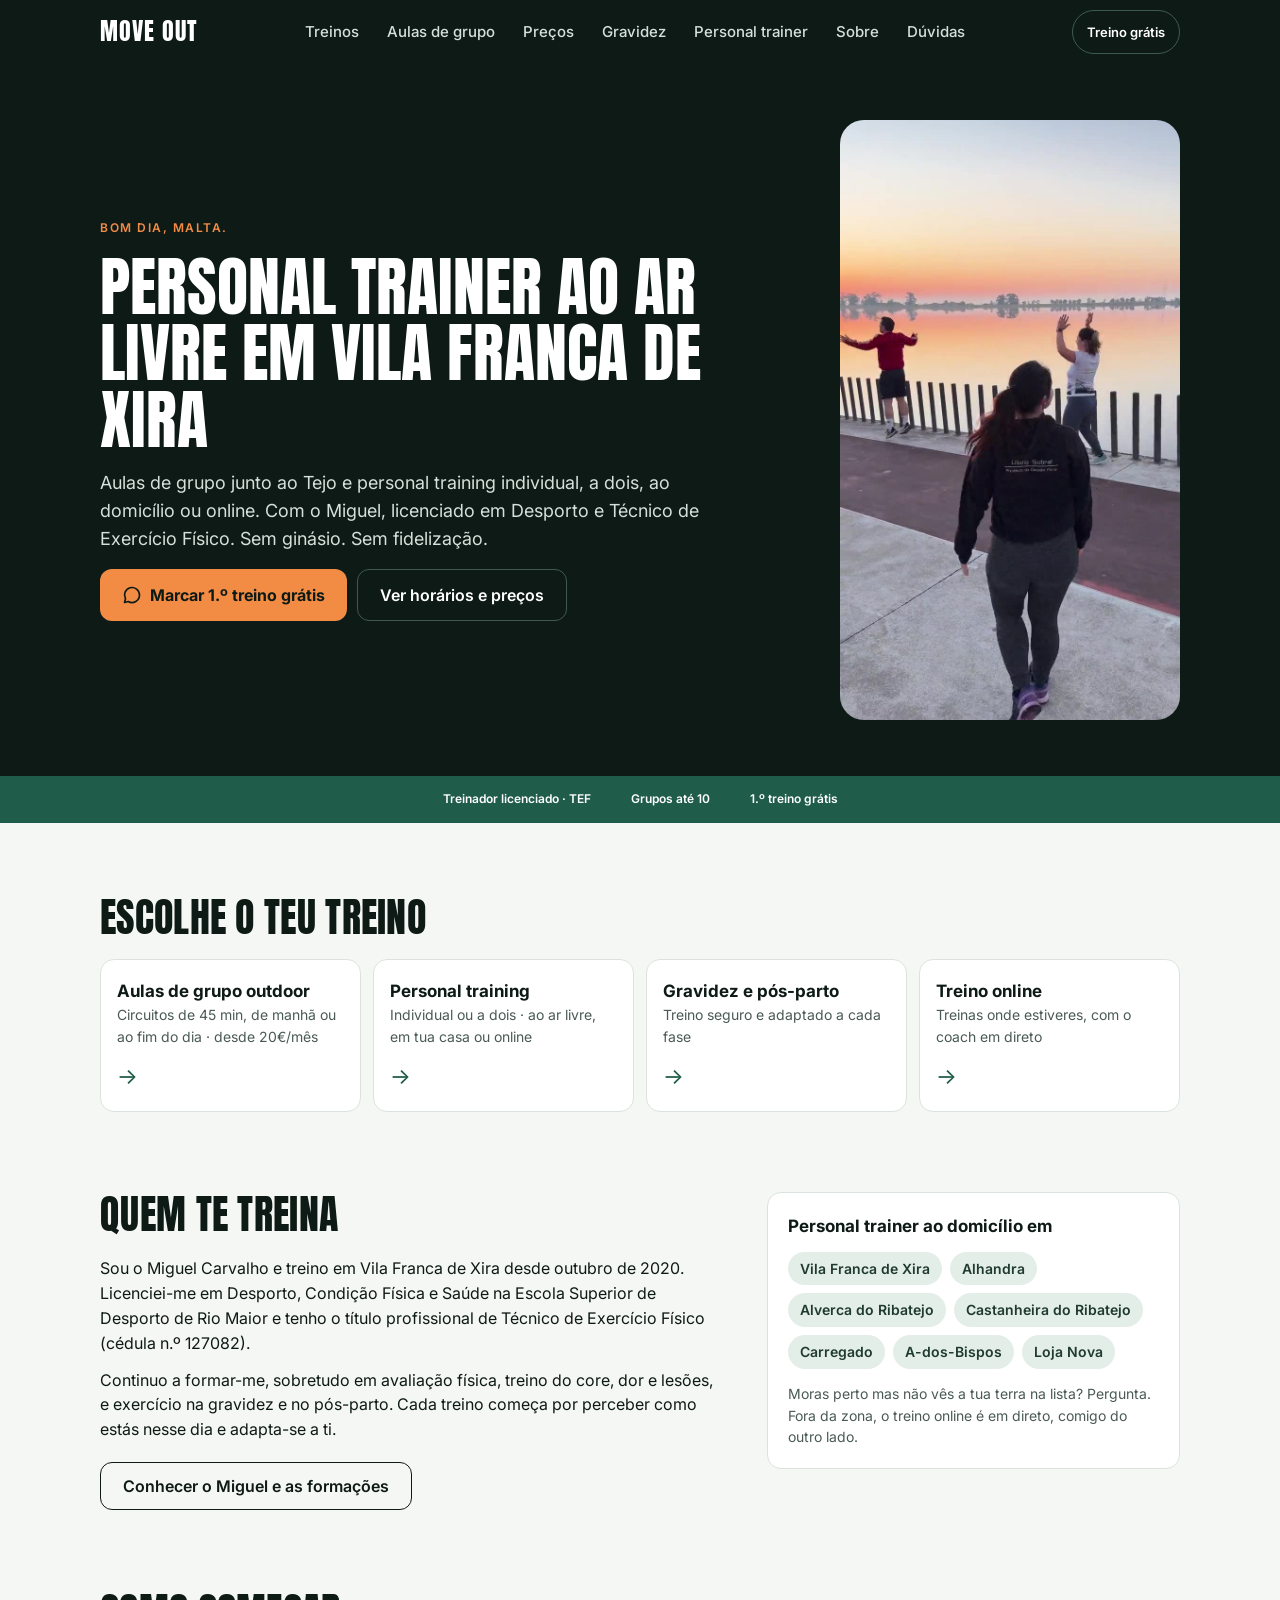
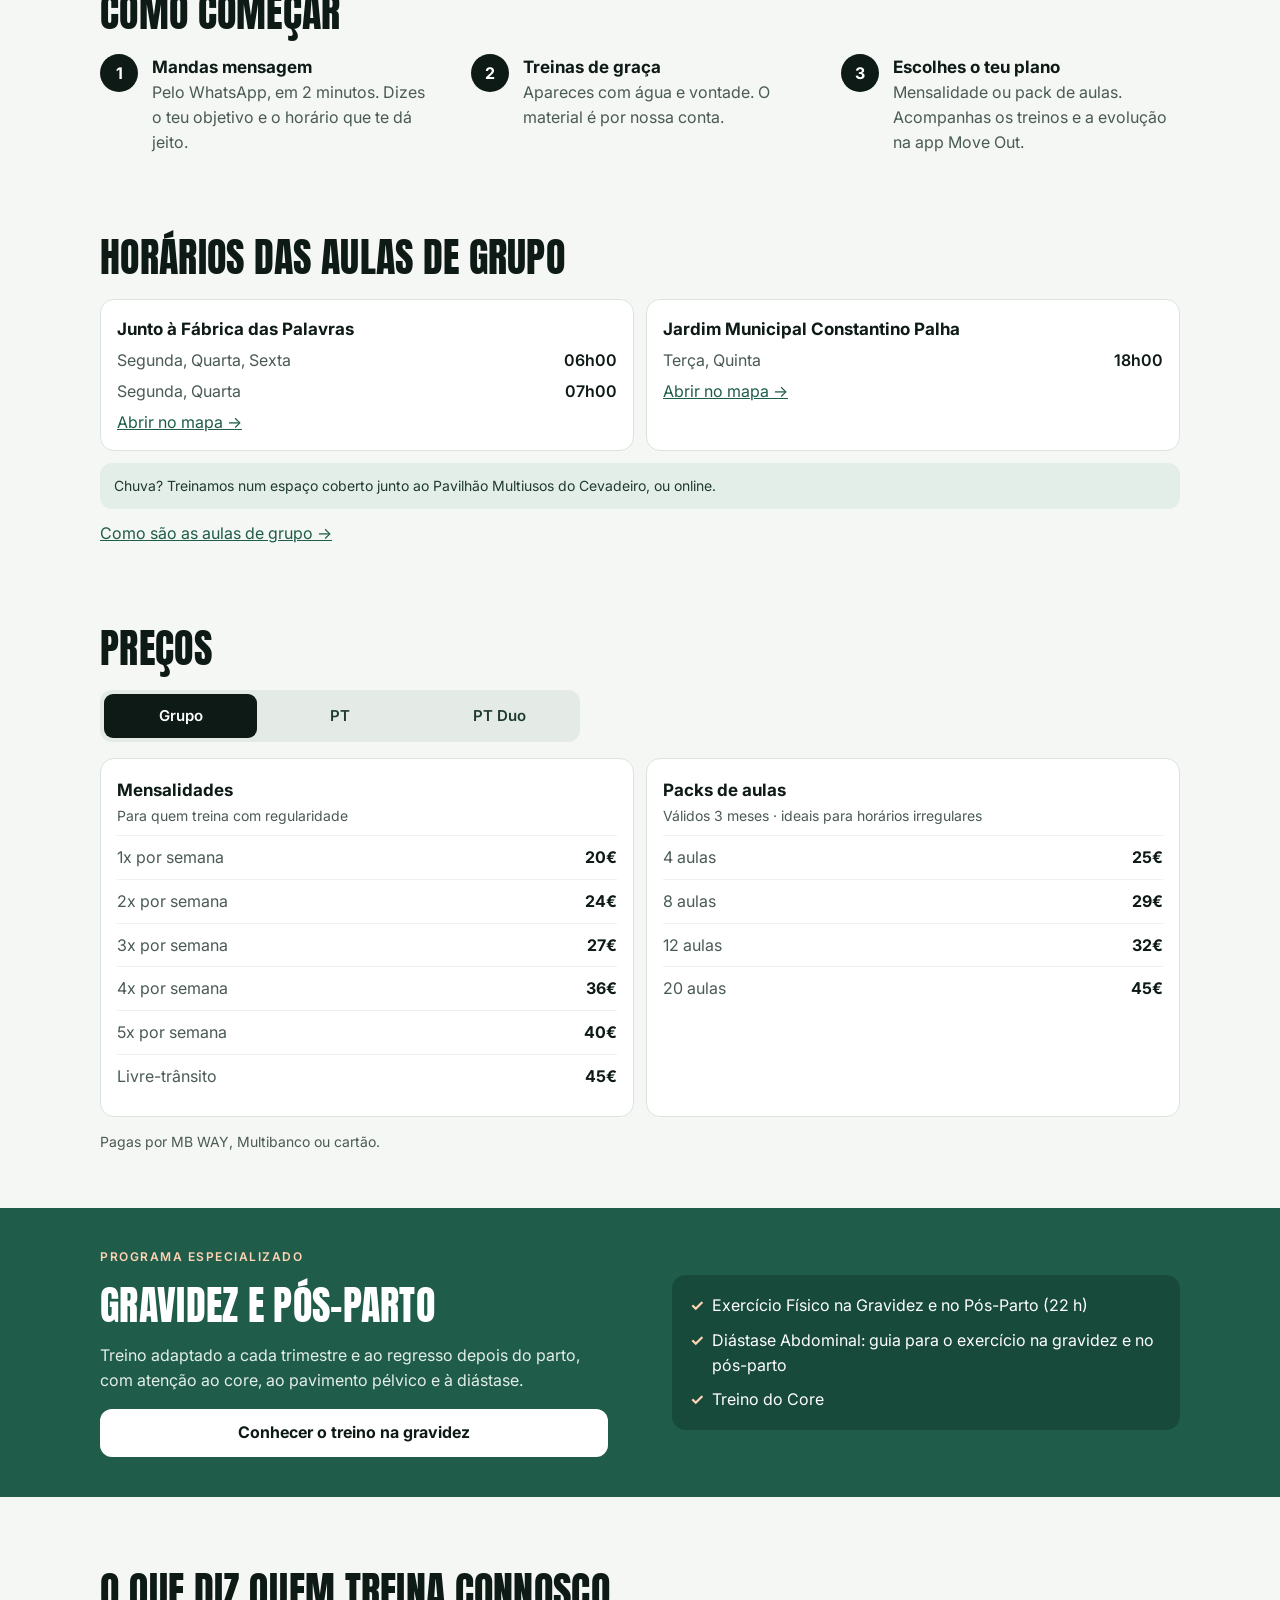
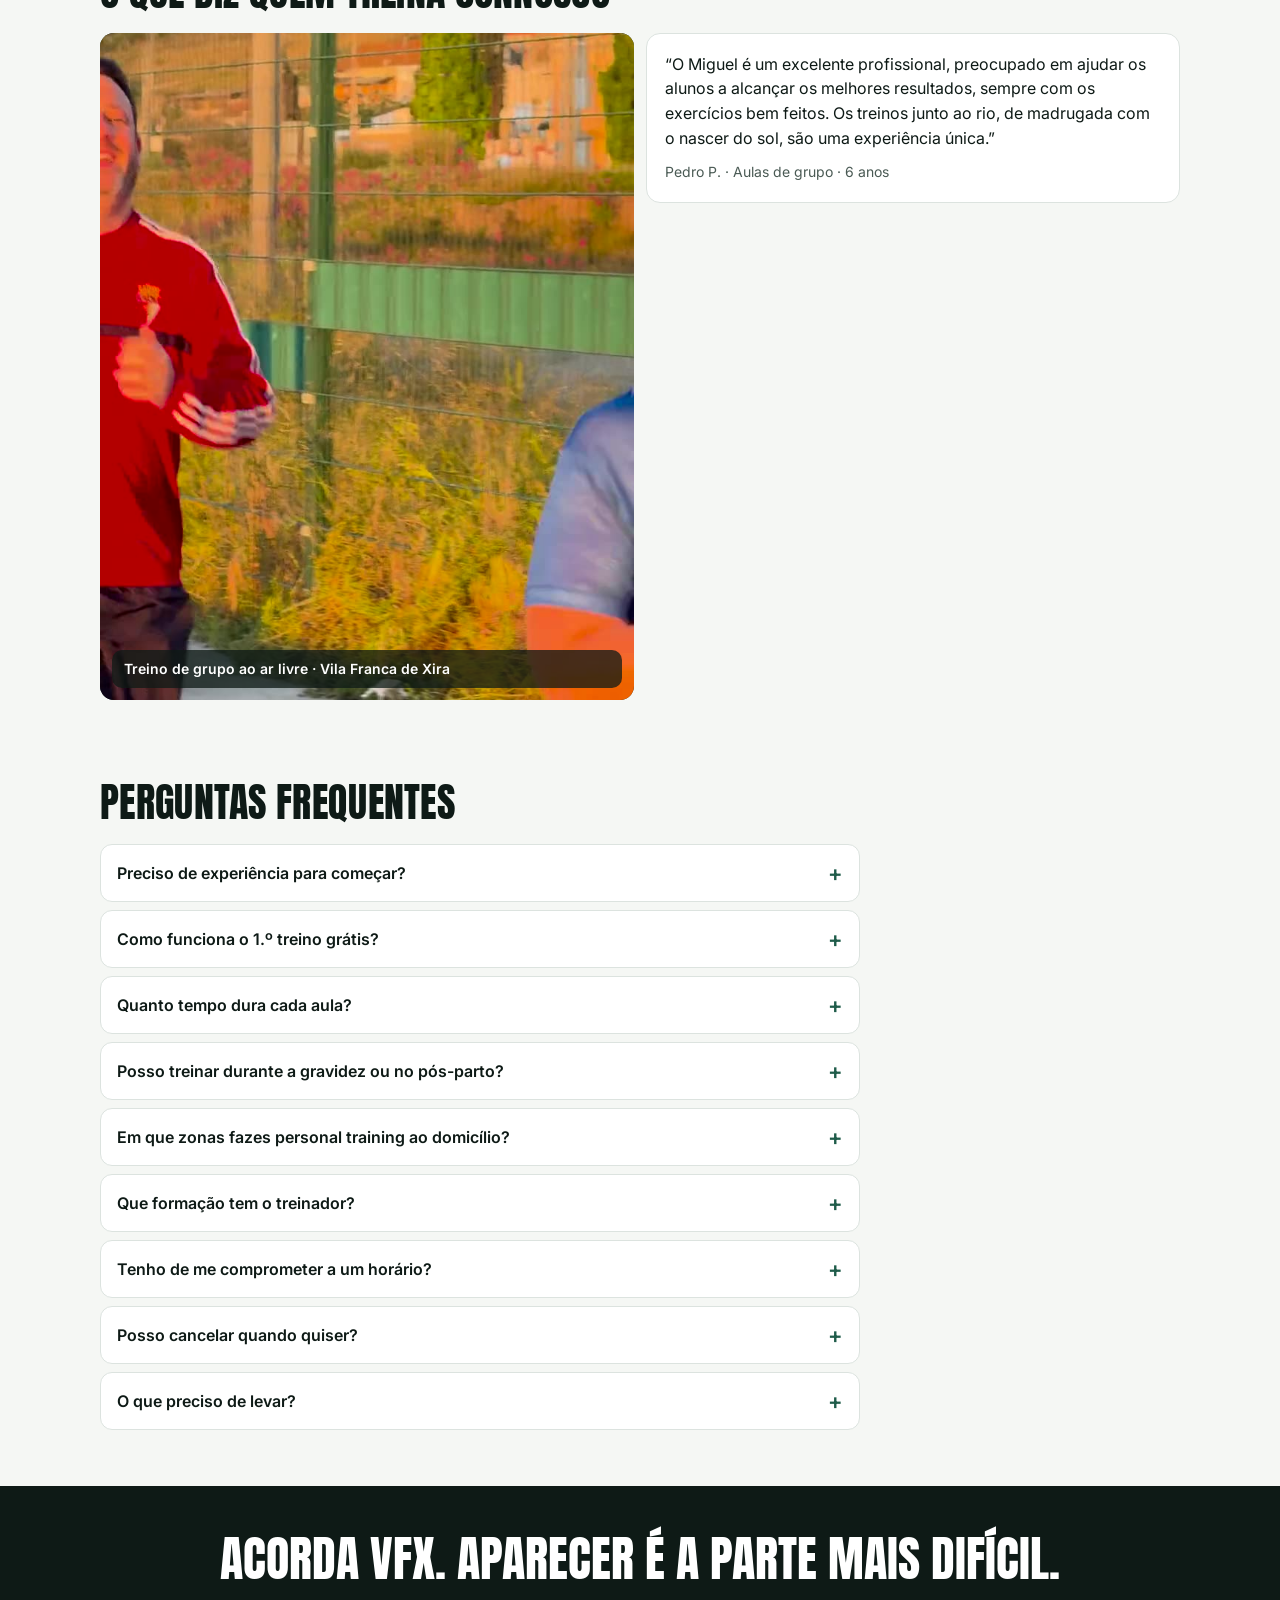
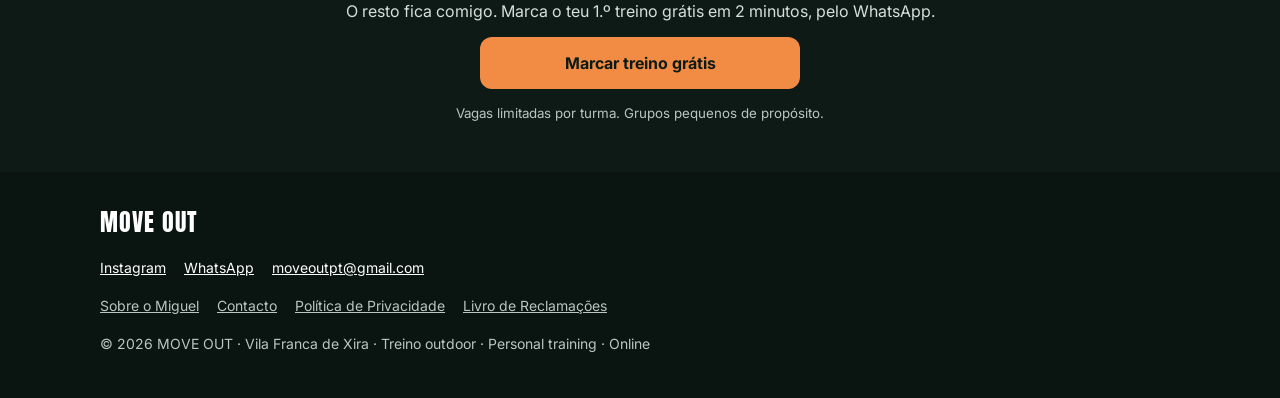
==== index.html @ f145047b "Página de serviço: Aulas de grupo ao ar livre em Vila Franca de Xira; ligações entre páginas Co-Auth" ====
<!doctype html>
<html lang="pt-PT">
<head>
  <meta charset="utf-8">
  <meta name="viewport" content="width=device-width, initial-scale=1, viewport-fit=cover">
  <!-- O título é o que mais pesa no Google: começa pela pesquisa que as pessoas fazem -->
  <title>Personal Trainer em Vila Franca de Xira · Treino ao Ar Livre | MOVE OUT</title>
  <meta name="description" content="Personal trainer licenciado em Vila Franca de Xira. Aulas de grupo junto ao Tejo, PT ao domicílio em VFX, Alhandra e Alverca, online e na gravidez. 1.º treino grátis.">
  <meta name="theme-color" content="#0E1A16">
  <link rel="canonical" href="https://moveoutvfx.com/">
  <link rel="icon" href="/favicon.svg" type="image/svg+xml">

  <!-- Pré-visualização quando partilhas o link (Instagram, WhatsApp, Facebook) -->
  <meta property="og:type" content="website">
  <meta property="og:locale" content="pt_PT">
  <meta property="og:site_name" content="MOVE OUT">
  <meta property="og:title" content="Personal Trainer em Vila Franca de Xira | MOVE OUT">
  <meta property="og:description" content="Treino ao ar livre junto ao Tejo. Aulas de grupo, PT individual, online e gravidez. 1.º treino grátis.">
  <meta property="og:url" content="https://moveoutvfx.com/">
  <meta property="og:image" content="https://moveoutvfx.com/img/og-image.png">
  <meta property="og:image:width" content="1200">
  <meta property="og:image:height" content="630">
  <meta name="twitter:card" content="summary_large_image">

  <!-- Tipos de letra: Anton (títulos) e Inter (texto) -->
  <link rel="preconnect" href="https://fonts.googleapis.com">
  <link rel="preconnect" href="https://fonts.gstatic.com" crossorigin>
  <link href="https://fonts.googleapis.com/css2?family=Anton&family=Inter:wght@400;500;600;700&display=swap" rel="stylesheet">

  <link rel="stylesheet" href="/css/styles.css?v=5">

  <!-- Dados para o Google perceber que é um negócio local -->
  <script type="application/ld+json">
  {
    "@context": "https://schema.org",
    "@type": "ExerciseGym",
    "name": "MOVE OUT",
    "foundingDate": "2020-10",
    "description": "Personal trainer e treino ao ar livre em Vila Franca de Xira.",
    "image": "https://moveoutvfx.com/img/og-image.png",
    "founder": { "@type": "Person", "name": "Miguel Carvalho", "jobTitle": "Personal Trainer", "url": "https://moveoutvfx.com/sobre" },
    "url": "https://moveoutvfx.com/",
    "telephone": "+351963053499",
    "email": "moveoutpt@gmail.com",
    "address": {
      "@type": "PostalAddress",
      "addressLocality": "Vila Franca de Xira",
      "addressCountry": "PT"
    },
    "areaServed": ["Vila Franca de Xira", "Alhandra", "Alverca do Ribatejo", "Castanheira do Ribatejo", "Carregado", "A-dos-Bispos", "Loja Nova", "Lisboa"],
    "sameAs": ["https://www.instagram.com/moveoutpt/"],
    "priceRange": "€€"
  }
  </script>
</head>
<body>

<header class="site-header">
  <div class="wrap">
    <a class="brand" href="/">MOVE OUT</a>
    <nav class="nav" aria-label="Principal">
      <a href="#treinos">Treinos</a>
      <a href="/aulas-de-grupo-ao-ar-livre-vila-franca-de-xira">Aulas de grupo</a>
      <a href="#precos">Preços</a>
      <a href="/treino-gravidez-pos-parto-vila-franca-de-xira">Gravidez</a>
      <a href="/personal-trainer-vila-franca-de-xira">Personal trainer</a>
      <a href="/sobre">Sobre</a>
      <a href="#faq">Dúvidas</a>
    </nav>
    <a class="app-link" data-wa="marcar o treino grátis" href="https://wa.me/351963053499">Treino grátis</a>
  </div>
</header>

<main>

  <!-- ===== TOPO COM VÍDEO ===== -->
  <section class="hero">
    <div class="hero-media">
      <!-- Vídeo em loop, sem som. "playsinline" impede o iPhone de abrir em ecrã inteiro. -->
      <video autoplay muted loop playsinline preload="auto" poster="/media/hero-poster.jpg" aria-hidden="true">
        <source src="/media/hero.mp4" type="video/mp4">
      </video>
    </div>

    <div class="hero-content">
      <div class="wrap">
        <span class="eyebrow">Bom dia, malta.</span>
        <h1>Personal trainer ao ar livre em Vila Franca de Xira</h1>
        <p class="lead">Aulas de grupo junto ao Tejo e personal training individual, a dois, ao domicílio ou online. Com o Miguel, licenciado em Desporto e Técnico de Exercício Físico. Sem ginásio. Sem fidelização.</p>
        <div class="hero-ctas">
          <a class="btn btn-sun" data-wa="marcar o treino grátis" href="https://wa.me/351963053499">
            <svg viewBox="0 0 24 24" fill="none" stroke="currentColor" stroke-width="2" stroke-linecap="round" stroke-linejoin="round" aria-hidden="true"><path d="M21 12a9 9 0 0 1-13.5 7.8L3 21l1.2-4.5A9 9 0 1 1 21 12z"/></svg>
            Marcar 1.º treino grátis
          </a>
          <a class="btn btn-ghost" href="#precos">Ver horários e preços</a>
        </div>
      </div>
    </div>
  </section>

  <div class="trust">
    <div class="wrap">
      <span>Treinador licenciado · TEF</span>
      <span>Grupos até 10</span>
      <span>1.º treino grátis</span>
    </div>
  </div>

  <!-- ===== TIPOS DE TREINO ===== -->
  <section class="section" id="treinos">
    <div class="wrap">
      <h2 class="title">Escolhe o teu treino</h2>
      <div class="tiles">
        <a class="tile" href="/aulas-de-grupo-ao-ar-livre-vila-franca-de-xira">
          <div><strong>Aulas de grupo outdoor</strong><span class="sub">Circuitos de 45 min, de manhã ou ao fim do dia · desde 20€/mês</span></div>
          <span class="arrow" aria-hidden="true">→</span>
        </a>
        <a class="tile" href="/personal-trainer-vila-franca-de-xira">
          <div><strong>Personal training</strong><span class="sub">Individual ou a dois · ao ar livre, em tua casa ou online</span></div>
          <span class="arrow" aria-hidden="true">→</span>
        </a>
        <a class="tile" href="/treino-gravidez-pos-parto-vila-franca-de-xira">
          <div><strong>Gravidez e pós-parto</strong><span class="sub">Treino seguro e adaptado a cada fase</span></div>
          <span class="arrow" aria-hidden="true">→</span>
        </a>
        <a class="tile" href="https://wa.me/351963053499" data-wa="saber mais sobre o treino online">
          <div><strong>Treino online</strong><span class="sub">Treinas onde estiveres, com o coach em direto</span></div>
          <span class="arrow" aria-hidden="true">→</span>
        </a>
      </div>
    </div>
  </section>

  <!-- ===== QUEM TE TREINA ===== -->
  <section class="section" id="treinador">
    <div class="wrap about">
      <div>
        <h2 class="title">Quem te treina</h2>
        <p>Sou o Miguel Carvalho e treino em Vila Franca de Xira desde outubro de 2020. Licenciei-me em Desporto, Condição Física e Saúde na Escola Superior de Desporto de Rio Maior e tenho o título profissional de Técnico de Exercício Físico (cédula n.º 127082).</p>
        <p>Continuo a formar-me, sobretudo em avaliação física, treino do core, dor e lesões, e exercício na gravidez e no pós-parto. Cada treino começa por perceber como estás nesse dia e adapta-se a ti.</p>
        <a class="btn btn-ghost-dark" href="/sobre">Conhecer o Miguel e as formações</a>
      </div>
      <div class="areas">
        <h3>Personal trainer ao domicílio em</h3>
        <ul class="area-list">
          <li>Vila Franca de Xira</li>
          <li>Alhandra</li>
          <li>Alverca do Ribatejo</li>
          <li>Castanheira do Ribatejo</li>
          <li>Carregado</li>
          <li>A-dos-Bispos</li>
          <li>Loja Nova</li>
        </ul>
        <p class="muted">Moras perto mas não vês a tua terra na lista? Pergunta. Fora da zona, o treino online é em direto, comigo do outro lado.</p>
      </div>
    </div>
  </section>

  <!-- ===== COMO COMEÇAR ===== -->
  <section class="section">
    <div class="wrap">
      <h2 class="title">Como começar</h2>
      <ol class="steps">
        <li><span class="step-num">1</span><div><strong>Mandas mensagem</strong><p class="muted">Pelo WhatsApp, em 2 minutos. Dizes o teu objetivo e o horário que te dá jeito.</p></div></li>
        <li><span class="step-num">2</span><div><strong>Treinas de graça</strong><p class="muted">Apareces com água e vontade. O material é por nossa conta.</p></div></li>
        <li><span class="step-num">3</span><div><strong>Escolhes o teu plano</strong><p class="muted">Mensalidade ou pack de aulas. Acompanhas os treinos e a evolução na app Move Out.</p></div></li>
      </ol>
    </div>
  </section>

  <!-- ===== HORÁRIOS ===== -->
  <section class="section" id="horarios">
    <div class="wrap">
      <h2 class="title">Horários das aulas de grupo</h2>
      <div class="spots">
        <article class="spot">
          <div class="spot-body">
            <h3>Junto à Fábrica das Palavras</h3>
            <div class="row"><span class="muted">Segunda, Quarta, Sexta</span><b>06h00</b></div>
            <div class="row"><span class="muted">Segunda, Quarta</span><b>07h00</b></div>
            <a href="https://www.google.com/maps/search/?api=1&query=F%C3%A1brica+das+Palavras+Vila+Franca+de+Xira" target="_blank" rel="noopener">Abrir no mapa →</a>
          </div>
        </article>
        <article class="spot">
          <div class="spot-body">
            <h3>Jardim Municipal Constantino Palha</h3>
            <div class="row"><span class="muted">Terça, Quinta</span><b>18h00</b></div>
            <a href="https://www.google.com/maps/search/?api=1&query=Jardim+Municipal+Constantino+Palha+Vila+Franca+de+Xira" target="_blank" rel="noopener">Abrir no mapa →</a>
          </div>
        </article>
      </div>
      <p class="note">Chuva? Treinamos num espaço coberto junto ao Pavilhão Multiusos do Cevadeiro, ou online.</p>
      <p style="margin-top:12px"><a href="/aulas-de-grupo-ao-ar-livre-vila-franca-de-xira">Como são as aulas de grupo →</a></p>
    </div>
  </section>

  <!-- ===== PREÇOS ===== -->
  <section class="section" id="precos">
    <div class="wrap">
      <h2 class="title">Preços</h2>

      <div class="tabs" role="tablist" aria-label="Tipo de treino">
        <button class="tab" role="tab" id="tab-grupo" aria-controls="panel-grupo" aria-selected="true">Grupo</button>
        <button class="tab" role="tab" id="tab-pt" aria-controls="panel-pt" aria-selected="false" tabindex="-1">PT</button>
        <button class="tab" role="tab" id="tab-duo" aria-controls="panel-duo" aria-selected="false" tabindex="-1">PT Duo</button>
      </div>

      <div class="panel" id="panel-grupo" role="tabpanel" aria-labelledby="tab-grupo">
        <div class="price-grid">
          <div class="price-card">
            <h3>Mensalidades</h3>
            <span class="sub">Para quem treina com regularidade</span>
            <div class="row"><span>1x por semana</span><b>20€</b></div>
            <div class="row"><span>2x por semana</span><b>24€</b></div>
            <div class="row"><span>3x por semana</span><b>27€</b></div>
            <div class="row"><span>4x por semana</span><b>36€</b></div>
            <div class="row"><span>5x por semana</span><b>40€</b></div>
            <div class="row"><span>Livre-trânsito</span><b>45€</b></div>
          </div>
          <div class="price-card">
            <h3>Packs de aulas</h3>
            <span class="sub">Válidos 3 meses · ideais para horários irregulares</span>
            <div class="row"><span>4 aulas</span><b>25€</b></div>
            <div class="row"><span>8 aulas</span><b>29€</b></div>
            <div class="row"><span>12 aulas</span><b>32€</b></div>
            <div class="row"><span>20 aulas</span><b>45€</b></div>
          </div>
        </div>
      </div>

      <div class="panel" id="panel-pt" role="tabpanel" aria-labelledby="tab-pt" hidden>
        <div class="price-grid">
          <div class="price-card">
            <h3>PT Individual</h3>
            <span class="sub">Outdoor, domicílio ou online · avaliação mensal · aulas de grupo incluídas</span>
            <div class="row"><span>1x por semana</span><b>80€/mês</b></div>
            <div class="row"><span>2x por semana</span><b>100€/mês</b></div>
            <div class="row"><span>3x por semana</span><b>120€/mês</b></div>
            <div class="row"><span>4x por semana</span><b>140€/mês</b></div>
            <div class="row"><span>5x por semana</span><b>160€/mês</b></div>
          </div>
        </div>
      </div>

      <div class="panel" id="panel-duo" role="tabpanel" aria-labelledby="tab-duo" hidden>
        <div class="price-grid">
          <div class="price-card">
            <h3>PT Duo</h3>
            <span class="sub">Treina com um amigo ou parceiro · valor por pessoa</span>
            <div class="row"><span>1x por semana</span><b>60€/mês</b></div>
            <div class="row"><span>2x por semana</span><b>90€/mês</b></div>
            <div class="row"><span>3x por semana</span><b>105€/mês</b></div>
            <div class="row"><span>4x por semana</span><b>130€/mês</b></div>
            <div class="row"><span>5x por semana</span><b>150€/mês</b></div>
          </div>
        </div>
      </div>

      <p class="pay-note">Pagas por MB WAY, Multibanco ou cartão.</p>
    </div>
  </section>

  <!-- ===== GRAVIDEZ E PÓS-PARTO ===== -->
  <section class="feature" id="gravidez">
    <div class="wrap">
      <div class="feature-text">
        <span class="eyebrow">Programa especializado</span>
        <h2 class="title">Gravidez e pós-parto</h2>
        <p>Treino adaptado a cada trimestre e ao regresso depois do parto, com atenção ao core, ao pavimento pélvico e à diástase.</p>
        <a class="btn btn-white" href="/treino-gravidez-pos-parto-vila-franca-de-xira">Conhecer o treino na gravidez</a>
      </div>
      <ul class="feature-list">
        <li>Exercício Físico na Gravidez e no Pós-Parto (22 h)</li>
        <li>Diástase Abdominal: guia para o exercício na gravidez e no pós-parto</li>
        <li>Treino do Core</li>
      </ul>
    </div>
  </section>

  <!-- ===== TESTEMUNHOS ===== -->
  <section class="section">
    <div class="wrap">
      <h2 class="title">O que diz quem treina connosco</h2>
      <div class="testimonials">
        <figure class="video-card">
          <video autoplay muted loop playsinline preload="metadata" poster="/media/grupo-poster.jpg" aria-label="Alunos a correr num treino de grupo ao ar livre">
            <source src="/media/grupo.mp4" type="video/mp4">
          </video>
          <figcaption>Treino de grupo ao ar livre · Vila Franca de Xira</figcaption>
        </figure>
        <blockquote class="quote">
          <p>“O Miguel é um excelente profissional, preocupado em ajudar os alunos a alcançar os melhores resultados, sempre com os exercícios bem feitos. Os treinos junto ao rio, de madrugada com o nascer do sol, são uma experiência única.”</p>
          <cite>Pedro P. · Aulas de grupo · 6 anos</cite>
        </blockquote>
      </div>
    </div>
  </section>

  <!-- ===== FAQ ===== -->
  <section class="section" id="faq">
    <div class="wrap">
      <h2 class="title">Perguntas frequentes</h2>
      <div class="faq">
        <details><summary>Preciso de experiência para começar?</summary><p>Não. As aulas adaptam-se a todos os níveis, de quem nunca treinou a quem já tem base. O coach ajusta a intensidade a cada pessoa.</p></details>
        <details><summary>Como funciona o 1.º treino grátis?</summary><p>Mandas mensagem pelo WhatsApp, combinamos o dia e apareces. Sem compromisso e sem pressão: experimentas e decides no fim.</p></details>
        <details><summary>Quanto tempo dura cada aula?</summary><p>As aulas de grupo duram 45 minutos. As sessões de PT Individual e PT Duo ajustam-se às tuas necessidades e disponibilidade.</p></details>
        <details><summary>Posso treinar durante a gravidez ou no pós-parto?</summary><p>Sim. Temos um programa de PT específico para gravidez e pós-parto, com treino adaptado e seguro em cada fase.</p></details>
        <details><summary>Em que zonas fazes personal training ao domicílio?</summary><p>Em Vila Franca de Xira, Alhandra, Alverca do Ribatejo, Castanheira do Ribatejo, Carregado, A-dos-Bispos, Loja Nova e arredores. Levo o material comigo. Se moras um pouco mais longe, pergunta.</p></details>
        <details><summary>Que formação tem o treinador?</summary><p>Licenciatura em Desporto, Condição Física e Saúde (Escola Superior de Desporto de Rio Maior) e título profissional de Técnico de Exercício Físico, cédula n.º 127082. Tem também formação específica em exercício na gravidez e no pós-parto e em diástase abdominal.</p></details>
        <details><summary>Tenho de me comprometer a um horário?</summary><p>Não. Um horário fixo ajuda a garantir a tua vaga, mas podes mudar conforme a tua disponibilidade.</p></details>
        <details><summary>Posso cancelar quando quiser?</summary><p>Sim. Não há fidelização. Podes ajustar ou cancelar o plano a qualquer momento, com 30 dias de aviso.</p></details>
        <details><summary>O que preciso de levar?</summary><p>Uma garrafa de água e vontade de treinar. O resto é connosco.</p></details>
      </div>
    </div>
  </section>

  <!-- ===== CHAMADA FINAL ===== -->
  <section class="final">
    <div class="wrap">
      <h2>Acorda VFX. Aparecer é a parte mais difícil.</h2>
      <p>O resto fica comigo. Marca o teu 1.º treino grátis em 2 minutos, pelo WhatsApp.</p>
      <a class="btn btn-sun" data-wa="marcar o treino grátis" href="https://wa.me/351963053499">Marcar treino grátis</a>
      <small>Vagas limitadas por turma. Grupos pequenos de propósito.</small>
    </div>
  </section>

</main>

<footer class="site-footer">
  <div class="wrap">
    <a class="brand" href="/">MOVE OUT</a>
    <div class="links">
      <a href="https://www.instagram.com/moveoutpt/" target="_blank" rel="noopener">Instagram</a>
      <a data-wa="saber mais" href="https://wa.me/351963053499">WhatsApp</a>
      <a href="mailto:moveoutpt@gmail.com">moveoutpt@gmail.com</a>
    </div>
    <div class="links small">
      <a href="/sobre">Sobre o Miguel</a>
      <a href="/contacto">Contacto</a>
      <a href="/privacidade">Política de Privacidade</a>
      <a href="https://www.livroreclamacoes.pt" target="_blank" rel="noopener">Livro de Reclamações</a>
    </div>
    <span>© <span id="year">2026</span> MOVE OUT · Vila Franca de Xira · Treino outdoor · Personal training · Online</span>
  </div>
</footer>

<script src="/js/main.js?v=5" defer></script>
</body>
</html>
---- css/styles.css ----
/* =========================================================
   MOVE OUT — estilos do site
   Mobile primeiro: as regras base são para telemóvel e os
   @media no fim ajustam para ecrãs maiores.
   ========================================================= */

/* ---------- 1. Cores e medidas (tokens) ----------
   Mudas uma cor aqui e muda no site todo. */
:root {
  --ink: #0E1A16;        /* quase preto, verde muito escuro */
  --ink-2: #1C2E28;      /* fundo dos vídeos */
  --night: #0A1411;      /* rodapé */
  --river: #1F5C4A;      /* verde Tejo */
  --river-2: #174A3B;
  --sun: #F28C45;        /* laranja nascer do sol (botões) */
  --sun-soft: #FFD3B3;
  --bg: #F5F7F4;         /* fundo claro */
  --card: #FFFFFF;
  --line: #DCE3DF;
  --line-2: #EEF2EF;
  --muted: #4A5A54;      /* texto secundário em fundo claro */
  --muted-dark: #B9C7C1; /* texto secundário em fundo escuro */
  --mint: #E4EEE9;
  --radius: 14px;
  --max: 1120px;         /* largura máxima do conteúdo no computador */
  --display: "Anton", Impact, "Arial Narrow", sans-serif;
  --body: "Inter", system-ui, -apple-system, "Segoe UI", sans-serif;
}

/* ---------- 2. Base ---------- */
*, *::before, *::after { box-sizing: border-box; }
html { scroll-behavior: smooth; -webkit-text-size-adjust: 100%; }
body {
  margin: 0;
  background: var(--bg);
  color: var(--ink);
  font-family: var(--body);
  font-size: 16px;
  line-height: 1.55;
}
img, video { max-width: 100%; display: block; }
a { color: var(--river); }
a:hover { color: var(--ink); }
h1, h2, h3 { margin: 0; }
p { margin: 0; }

/* Contentor central: limita a largura no computador */
.wrap { width: 100%; max-width: var(--max); margin: 0 auto; padding: 0 20px; }

/* Títulos de secção no estilo "cartaz" */
.title {
  font-family: var(--display);
  font-weight: 400;
  font-size: 30px;
  line-height: 1.1;
  text-transform: uppercase;
  letter-spacing: .3px;
}
.eyebrow {
  font-size: 12px;
  font-weight: 600;
  letter-spacing: 1.5px;
  text-transform: uppercase;
  color: var(--sun);
}
.section { padding: 48px 0 8px; }
.section .title { margin-bottom: 20px; }
.muted { color: var(--muted); }

/* Esconde texto visualmente mas mantém-no para leitores de ecrã */
.sr-only {
  position: absolute; width: 1px; height: 1px; padding: 0; margin: -1px;
  overflow: hidden; clip: rect(0 0 0 0); white-space: nowrap; border: 0;
}

/* ---------- 3. Botões ---------- */
.btn {
  display: inline-flex; align-items: center; justify-content: center; gap: 8px;
  min-height: 52px; padding: 0 22px;
  border-radius: 12px;
  font: inherit; font-weight: 700; font-size: 16px;
  text-decoration: none; cursor: pointer; border: 0;
  transition: transform .15s ease, background-color .15s ease;
}
.btn:active { transform: scale(.98); }
.btn-sun { background: var(--sun); color: var(--ink); }
.btn-sun:hover { background: #F59C5C; color: var(--ink); }
.btn-ghost { background: transparent; color: #fff; border: 1px solid #3E5A50; min-height: 48px; font-weight: 600; }
.btn-ghost:hover { color: #fff; border-color: #6B8A7F; }
.btn-white { background: #fff; color: var(--ink); min-height: 48px; }
.btn-white:hover { color: var(--ink); background: var(--mint); }
.btn svg { width: 20px; height: 20px; flex: none; }

/* Foco visível para quem navega com teclado */
a:focus-visible, button:focus-visible, summary:focus-visible {
  outline: 3px solid var(--sun);
  outline-offset: 2px;
}

/* ---------- 4. Cabeçalho ---------- */
.site-header {
  position: sticky; top: 0; z-index: 20;
  background: var(--ink);
}
.site-header .wrap {
  display: flex; align-items: center; justify-content: space-between;
  min-height: 64px;
}
.brand {
  font-family: var(--display); font-size: 24px; letter-spacing: 1px;
  color: #fff; text-decoration: none;
}
.brand:hover { color: #fff; }
.nav { display: none; } /* no telemóvel só mostramos o botão da app */
.nav a { color: #D6E0DB; text-decoration: none; font-weight: 500; font-size: 15px; }
.nav a:hover { color: #fff; }
.app-link {
  display: inline-flex; align-items: center; min-height: 44px; padding: 0 14px;
  border: 1px solid #3E5A50; border-radius: 999px;
  color: #fff; font-size: 13px; font-weight: 600; text-decoration: none;
}
.app-link:hover { color: #fff; border-color: #6B8A7F; }

/* ---------- 5. Hero (topo com vídeo) ---------- */
.hero {
  position: relative;
  background: var(--ink);
  color: #fff;
  overflow: hidden;
}
.hero-media {
  position: relative;
  height: 420px;
  background: var(--ink-2);
}
/* O vídeo cobre a área toda, como uma foto de fundo */
.hero-media video {
  position: absolute; inset: 0;
  width: 100%; height: 100%; object-fit: cover;
  object-position: center 25%;   /* no telemóvel, não cortar a cabeça */
}
/* Mensagem que aparece enquanto ainda não há vídeo */
.media-placeholder {
  position: absolute; inset: 0;
  display: flex; flex-direction: column; align-items: center; justify-content: center; gap: 8px;
  color: var(--muted-dark); font-size: 13px; text-align: center; padding: 0 32px;
}
.hero-content { padding: 24px 0 36px; }
.hero-content .wrap { display: flex; flex-direction: column; gap: 16px; }
.hero h1 {
  font-family: var(--display); font-weight: 400;
  font-size: 44px; line-height: 1.04; text-transform: uppercase;
}
.hero p.lead { color: #D6E0DB; font-size: 16px; max-width: 34em; }
.hero-ctas { display: flex; flex-direction: column; gap: 10px; }

.trust {
  background: var(--river); color: #fff;
  font-size: 12px; font-weight: 600;
}
.trust .wrap {
  display: flex; justify-content: space-between; gap: 12px;
  padding-top: 14px; padding-bottom: 14px;
}

/* ---------- 6. Cartões / atalhos ---------- */
.tiles { display: grid; gap: 12px; }
.tile {
  display: flex; align-items: center; justify-content: space-between; gap: 12px;
  padding: 18px 16px;
  background: var(--card); border: 1px solid var(--line); border-radius: var(--radius);
  color: var(--ink); text-decoration: none;
  transition: border-color .15s ease, transform .15s ease;
}
.tile:hover { color: var(--ink); border-color: var(--river); transform: translateY(-1px); }
.tile strong { display: block; font-size: 17px; }
.tile span.sub { display: block; color: var(--muted); font-size: 14px; }
.tile .arrow { font-size: 22px; color: var(--river); flex: none; }

/* ---------- 6b. Quem te treina + zonas ---------- */
.about { display: grid; gap: 28px; }
.about p + p { margin-top: 12px; }
.about .btn { margin-top: 20px; }
/* Botão com contorno para fundos claros */
.btn-ghost-dark { background: transparent; color: var(--ink); border: 1px solid var(--ink); min-height: 48px; font-weight: 600; }
.btn-ghost-dark:hover { background: var(--ink); color: #fff; }
.areas { background: var(--card); border: 1px solid var(--line); border-radius: var(--radius); padding: 20px; }
.areas h3 { font-size: 17px; margin-bottom: 12px; }
.area-list { list-style: none; margin: 0 0 14px; padding: 0; display: flex; flex-wrap: wrap; gap: 8px; }
.area-list li { background: var(--mint); color: #1F3A31; border-radius: 999px; padding: 6px 12px; font-size: 14px; font-weight: 600; }
.areas p { font-size: 14px; }

/* Lista de formações na secção verde da gravidez */
.feature-list { list-style: none; margin: 0; padding: 18px; background: var(--river-2); border-radius: var(--radius); display: grid; gap: 10px; }
.feature-list li { color: #fff; padding-left: 22px; position: relative; }
.feature-list li::before { content: "✓"; position: absolute; left: 0; color: var(--sun-soft); font-weight: 700; }

/* Lista de formações (página Sobre) */
.creds { list-style: none; padding: 0; margin: 12px 0 0; display: grid; gap: 10px; }
.creds li { background: var(--card); border: 1px solid var(--line); border-radius: 12px; padding: 12px 14px; }
.creds li span { display: block; color: var(--muted); font-size: 14px; }

/* ---------- 7. Passos ---------- */
.steps { list-style: none; margin: 0; padding: 0; display: grid; gap: 20px; }
.steps li { display: flex; gap: 14px; align-items: flex-start; }
.step-num {
  flex: 0 0 38px; height: 38px; border-radius: 50%;
  background: var(--ink); color: #fff;
  display: flex; align-items: center; justify-content: center; font-weight: 700;
}
.steps strong { display: block; font-size: 17px; }

/* ---------- 8. Horários ---------- */
.spots { display: grid; gap: 12px; }
.spot { background: var(--card); border: 1px solid var(--line); border-radius: var(--radius); overflow: hidden; }
.spot iframe { display: block; width: 100%; height: 160px; border: 0; background: var(--line); }
.spot-body { padding: 16px; display: grid; gap: 6px; }
.spot-body h3 { font-size: 17px; }
.row { display: flex; justify-content: space-between; gap: 12px; }
.row b { font-weight: 600; white-space: nowrap; }
.note {
  margin-top: 12px; padding: 12px 14px;
  background: var(--mint); border-radius: 12px;
  font-size: 14px; color: #1F3A31;
}

/* ---------- 9. Preços (separadores) ---------- */
.tabs {
  display: grid; grid-template-columns: repeat(3, minmax(0, 1fr)); gap: 6px;
  padding: 4px; background: #E4EAE6; border-radius: 12px; margin-bottom: 16px;
  max-width: 480px;
}
.tab {
  min-height: 44px; border: 0; border-radius: 9px;
  background: transparent; color: #1F3A31;
  font: inherit; font-size: 15px; font-weight: 600; cursor: pointer;
}
.tab[aria-selected="true"] { background: var(--ink); color: #fff; }
.panel[hidden] { display: none; }
.price-grid { display: grid; gap: 12px; }
.price-card { background: var(--card); border: 1px solid var(--line); border-radius: var(--radius); padding: 18px 16px; }
.price-card h3 { font-size: 17px; }
.price-card .sub { display: block; margin: 2px 0 8px; color: var(--muted); font-size: 14px; }
.price-card .row { padding: 9px 0; border-top: 1px solid var(--line-2); }
.price-card .row span { color: var(--muted); }
.price-card .row b { font-weight: 700; }
.pay-note { margin-top: 14px; font-size: 14px; color: var(--muted); }

/* ---------- 10. Gravidez e pós-parto ---------- */
.feature { margin-top: 48px; background: var(--river); color: #fff; }
.feature .wrap { padding-top: 40px; padding-bottom: 40px; display: grid; gap: 16px; }
.feature .eyebrow { color: var(--sun-soft); }
.feature p { color: #E4EEE9; }
.quote-dark { margin: 0; padding: 18px; background: var(--river-2); border-radius: var(--radius); }
.quote-dark p { color: #fff; font-size: 16px; margin-bottom: 8px; }
.quote-dark cite { font-style: normal; font-size: 14px; color: #CFE0D8; }

/* ---------- 11. Testemunhos ---------- */
.testimonials { display: grid; gap: 12px; align-items: start; }
.video-card {
  position: relative; margin: 0; aspect-ratio: 4 / 5;   /* vertical, como no Instagram */
  background: var(--ink-2); border-radius: var(--radius); overflow: hidden;
}
.video-card video { width: 100%; height: 100%; object-fit: cover; object-position: center 20%; position: absolute; inset: 0; }
.video-card .media-placeholder { color: var(--muted-dark); }
.video-card .who { color: #fff; font-weight: 600; }
/* Legenda por cima do vídeo, com fundo escuro para se ler bem */
.video-card figcaption {
  position: absolute; left: 12px; bottom: 12px; right: 12px;
  padding: 8px 12px; border-radius: 10px;
  background: rgba(14, 26, 22, .75); color: #fff; font-size: 14px; font-weight: 600;
}
.quote { margin: 0; padding: 18px; background: var(--card); border: 1px solid var(--line); border-radius: var(--radius); }
.quote p { margin-bottom: 8px; }
.quote cite { font-style: normal; font-size: 14px; color: var(--muted); }

/* ---------- 12. FAQ ---------- */
.faq { display: grid; gap: 8px; }
.faq details { background: var(--card); border: 1px solid var(--line); border-radius: 12px; padding: 0 16px; }
.faq summary {
  list-style: none; cursor: pointer;
  display: flex; justify-content: space-between; align-items: center; gap: 12px;
  min-height: 56px; font-weight: 600;
}
.faq summary::-webkit-details-marker { display: none; }
.faq summary::after { content: "+"; font-size: 22px; color: var(--river); transition: transform .2s ease; }
.faq details[open] summary::after { transform: rotate(45deg); }
.faq details p { padding-bottom: 16px; color: var(--muted); }

/* ---------- 13. Chamada final e rodapé ---------- */
.final { margin-top: 48px; background: var(--ink); color: #fff; }
.final .wrap { padding-top: 48px; padding-bottom: 48px; display: grid; gap: 14px; }
.final h2 { font-family: var(--display); font-weight: 400; font-size: 34px; line-height: 1.05; text-transform: uppercase; }
.final p { color: #D6E0DB; }
.final small { color: var(--muted-dark); text-align: center; }

.site-footer { background: var(--night); color: var(--muted-dark); font-size: 14px; }
.site-footer .wrap { padding-top: 32px; padding-bottom: 44px; display: grid; gap: 16px; }
.site-footer a { color: #fff; }
.site-footer a:hover { color: var(--sun-soft); }
.links { display: flex; flex-wrap: wrap; gap: 8px 18px; }
.links.small a { color: var(--muted-dark); }

/* ---------- 14. Páginas de texto (privacidade, contacto) ---------- */
.page { padding: 40px 0 64px; }
.page .wrap { max-width: 760px; }
.page h1 { font-family: var(--display); font-weight: 400; font-size: 38px; text-transform: uppercase; margin-bottom: 8px; }
.page h2 { font-size: 20px; margin: 32px 0 8px; }
.page p, .page li { color: #22332D; }
.page p + p { margin-top: 10px; }
.page ul { padding-left: 20px; }
.page table { width: 100%; border-collapse: collapse; margin-top: 8px; font-size: 15px; }
.page th, .page td { text-align: left; padding: 10px 8px; border-bottom: 1px solid var(--line); vertical-align: top; }
.page th { font-weight: 600; }
.contact-list { display: grid; gap: 12px; margin-top: 20px; }

/* ---------- 15. Ecrãs maiores ---------- */
@media (min-width: 640px) {
  .hero-ctas { flex-direction: row; }
  .tiles { grid-template-columns: repeat(2, minmax(0, 1fr)); }
  .spots { grid-template-columns: repeat(2, minmax(0, 1fr)); }
  .testimonials { grid-template-columns: repeat(2, minmax(0, 1fr)); }
  .price-grid { grid-template-columns: repeat(2, minmax(0, 1fr)); }
  .trust .wrap { justify-content: center; gap: 40px; }
}

@media (min-width: 960px) {
  .title { font-size: 40px; }
  .section { padding-top: 72px; }
  .nav { display: flex; gap: 28px; }

  /* No computador: texto à esquerda, vídeo vertical à direita (como um ecrã de telemóvel).
     Esticar um vídeo vertical à largura toda deixava-o desfocado e cortado. */
  .hero {
    display: grid;
    grid-template-columns: minmax(0, 1fr) 340px;
    align-items: center;
    column-gap: 64px;
    padding: 56px max(20px, calc((100% - var(--max)) / 2 + 20px));
  }
  .hero-media { grid-column: 2; grid-row: 1; height: 600px; border-radius: 24px; overflow: hidden; }
  .hero-media video { object-position: center; }
  .hero-content { grid-column: 1; grid-row: 1; padding: 0; }
  .hero-content .wrap { padding: 0; }
  .hero h1 { font-size: 64px; max-width: 12em; }
  .hero p.lead { font-size: 18px; }

  .tiles { grid-template-columns: repeat(4, minmax(0, 1fr)); }
  .about { grid-template-columns: 3fr 2fr; column-gap: 48px; align-items: start; }
  .tile { flex-direction: column; align-items: flex-start; min-height: 150px; }
  .steps { grid-template-columns: repeat(3, minmax(0, 1fr)); gap: 32px; }
  .price-grid.three { grid-template-columns: repeat(2, minmax(0, 1fr)); }
  .feature .wrap { grid-template-columns: 1fr 1fr; align-items: center; column-gap: 64px; }
  .feature .feature-text { display: grid; gap: 16px; }
  .final .wrap { justify-items: center; text-align: center; }
  .final h2 { font-size: 48px; }
  .final .btn { min-width: 320px; }
  .faq { max-width: 760px; }
}

/* Quem prefere menos movimento não vê animações */
@media (prefers-reduced-motion: reduce) {
  * { transition: none !important; scroll-behavior: auto !important; }
}
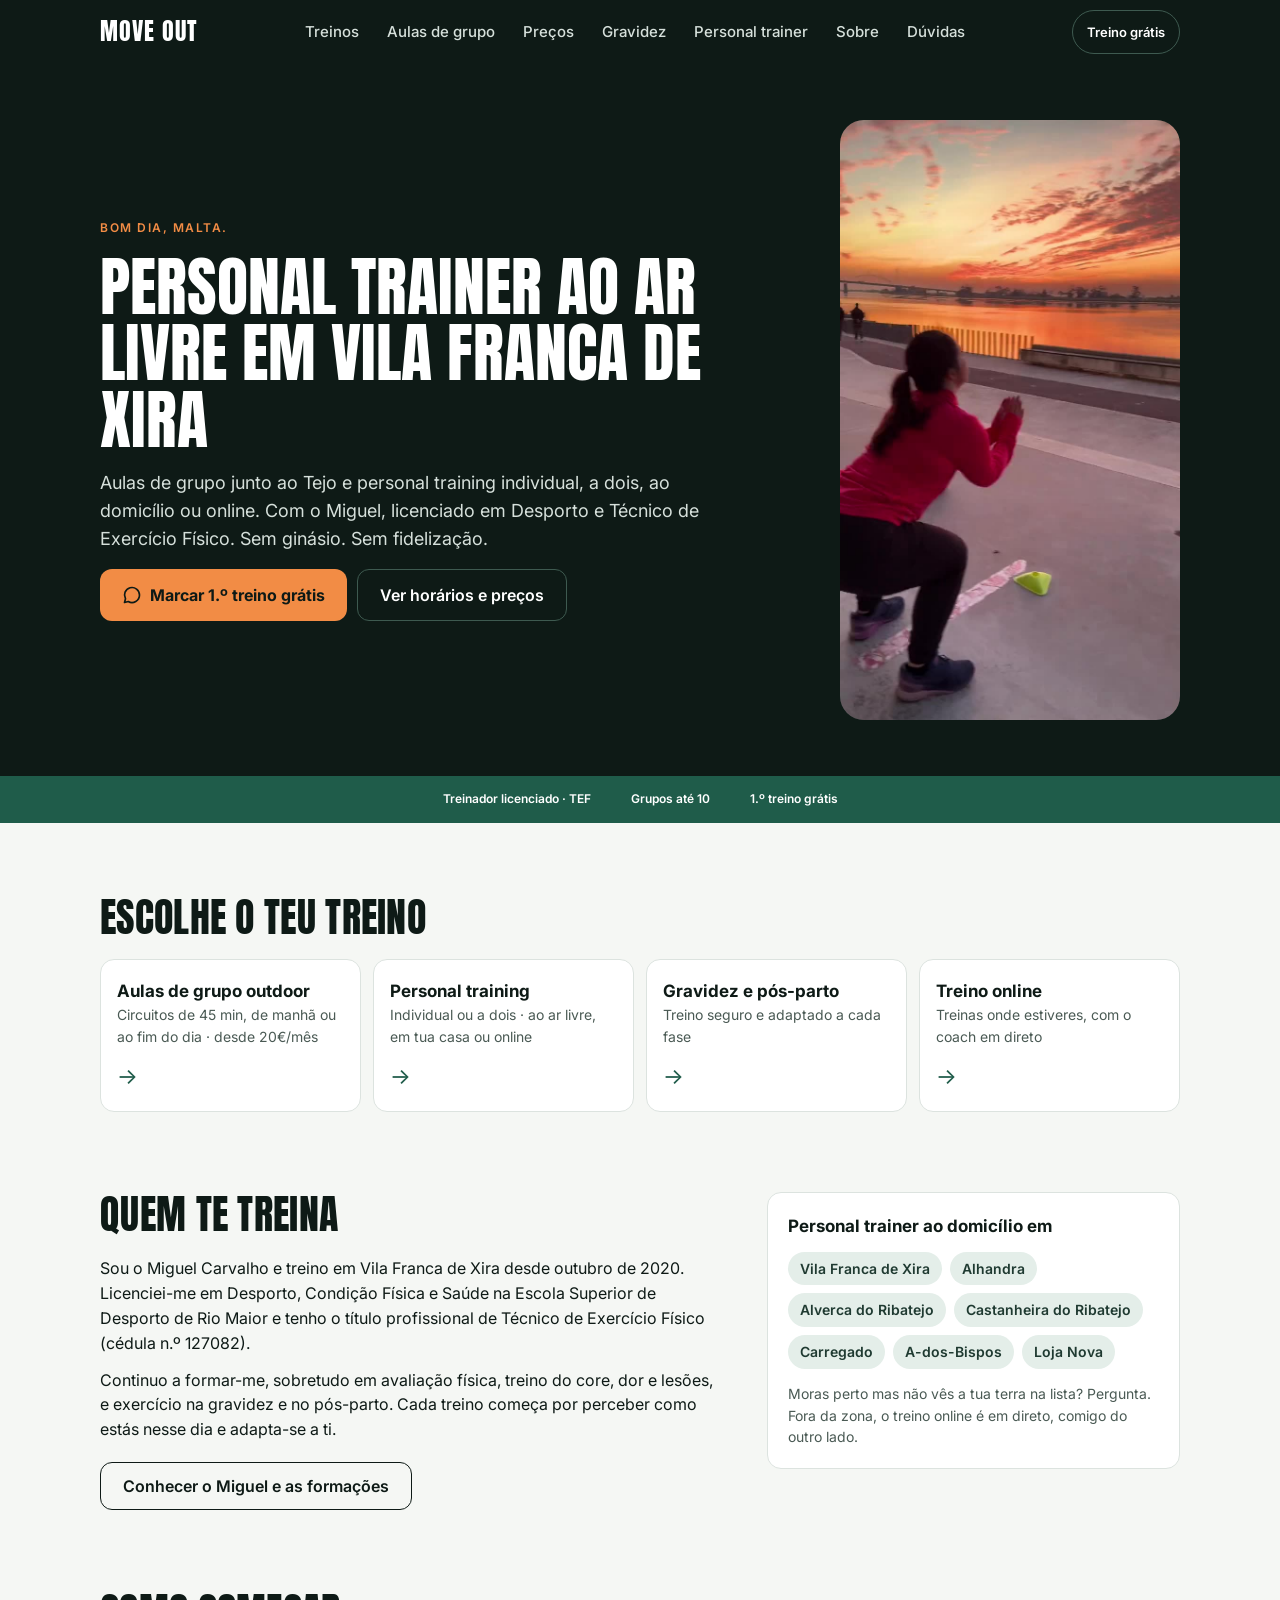
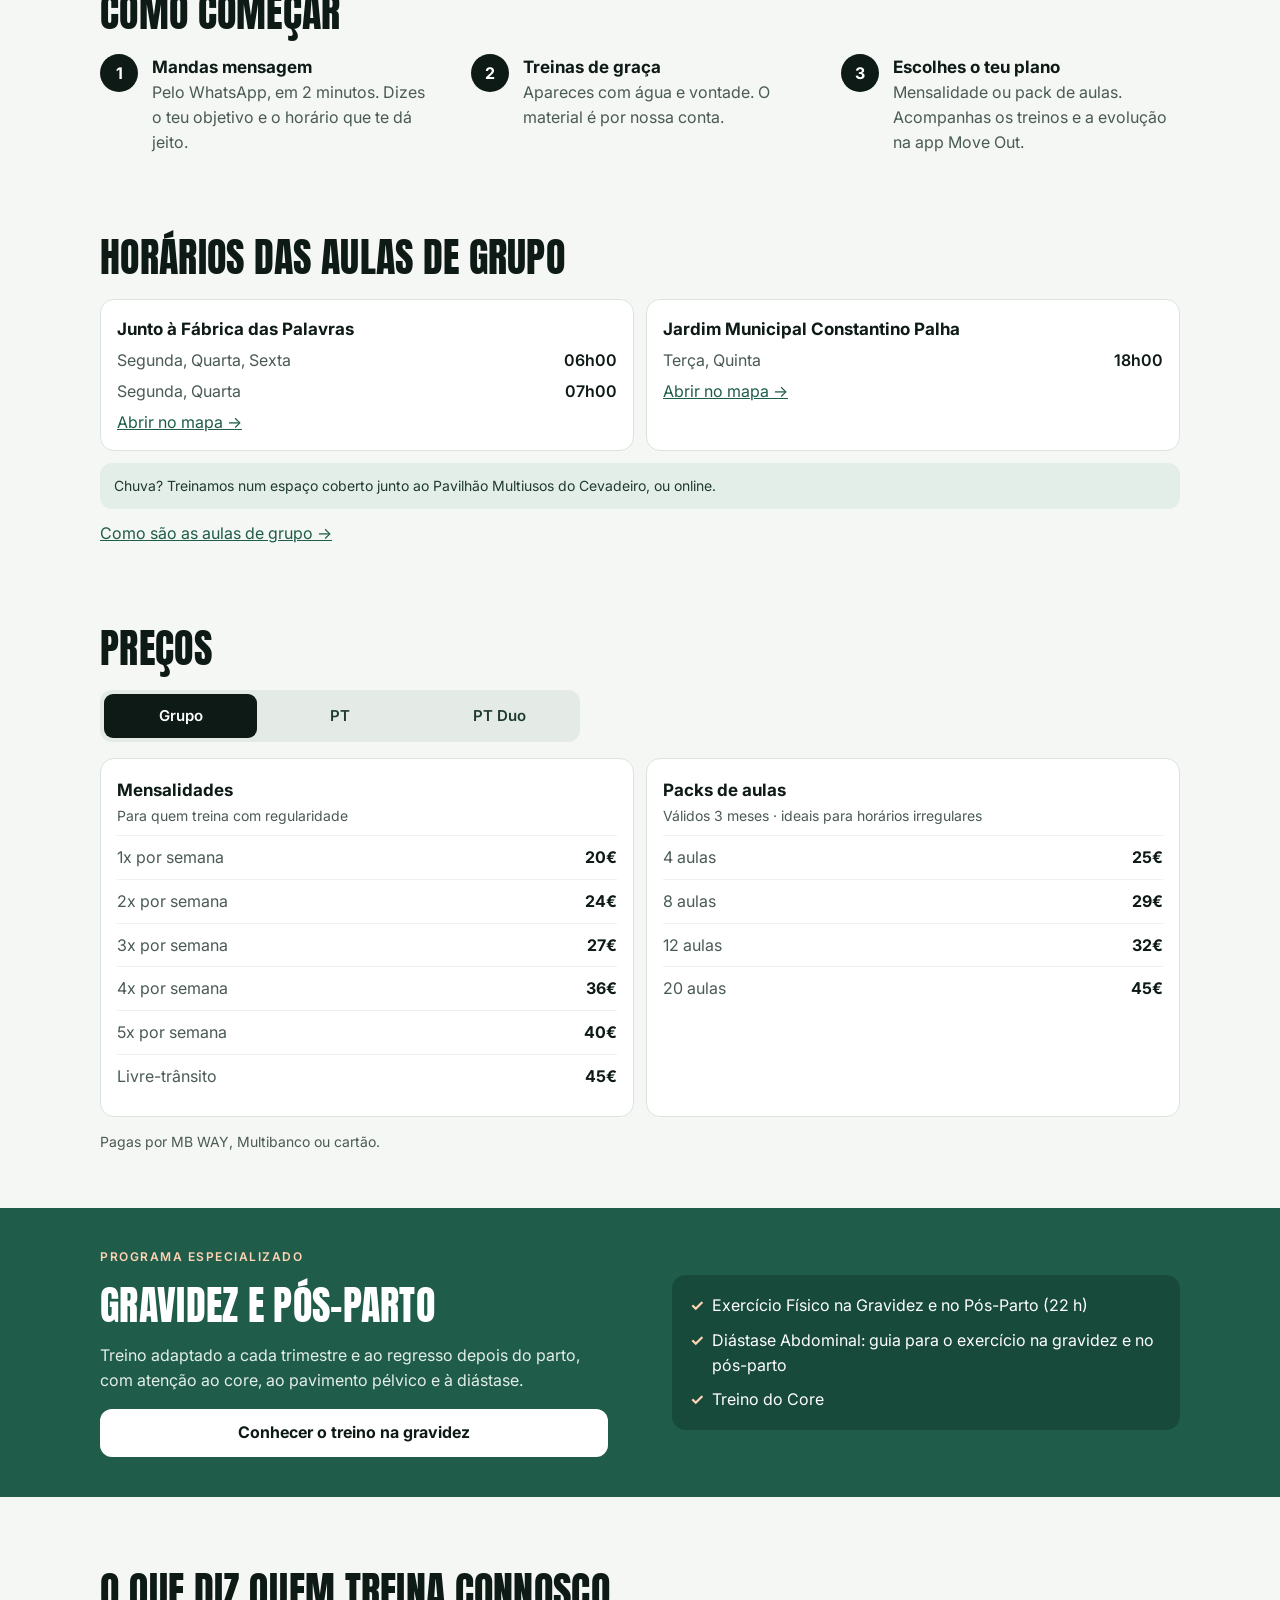
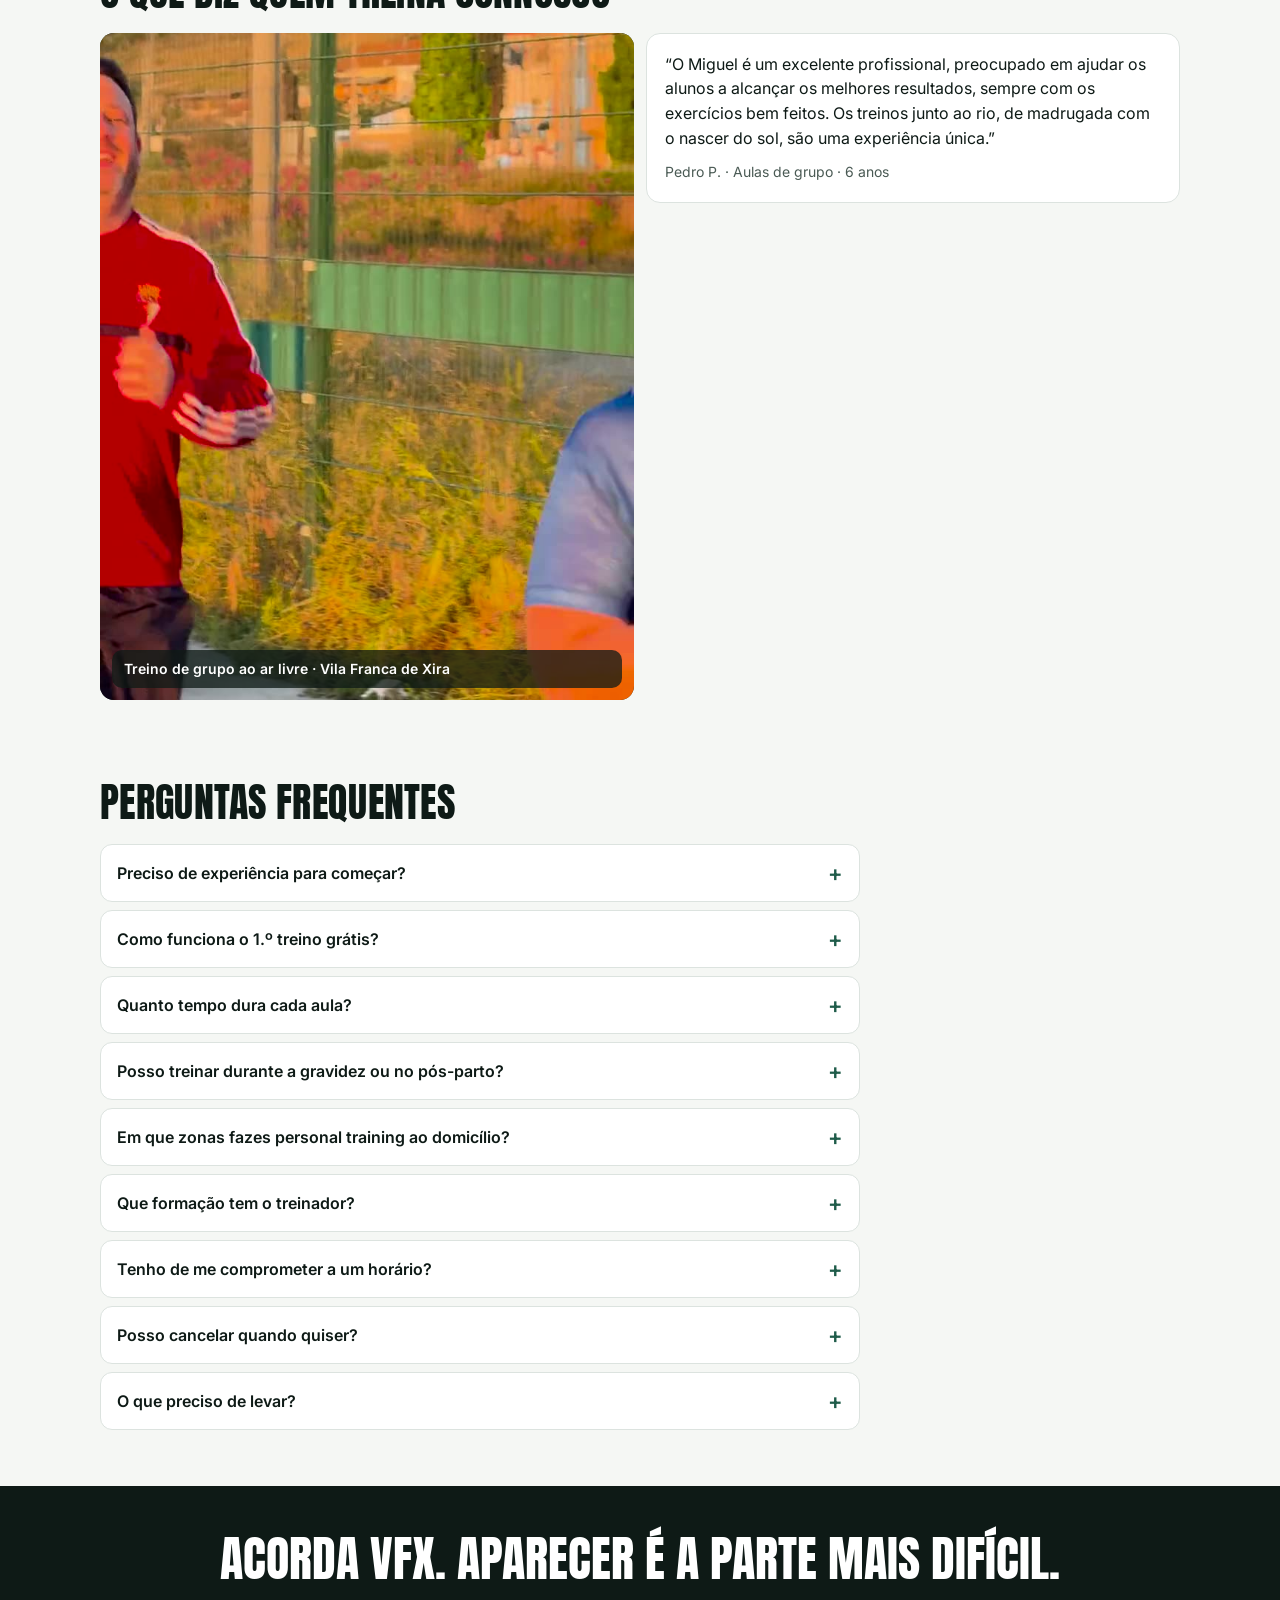
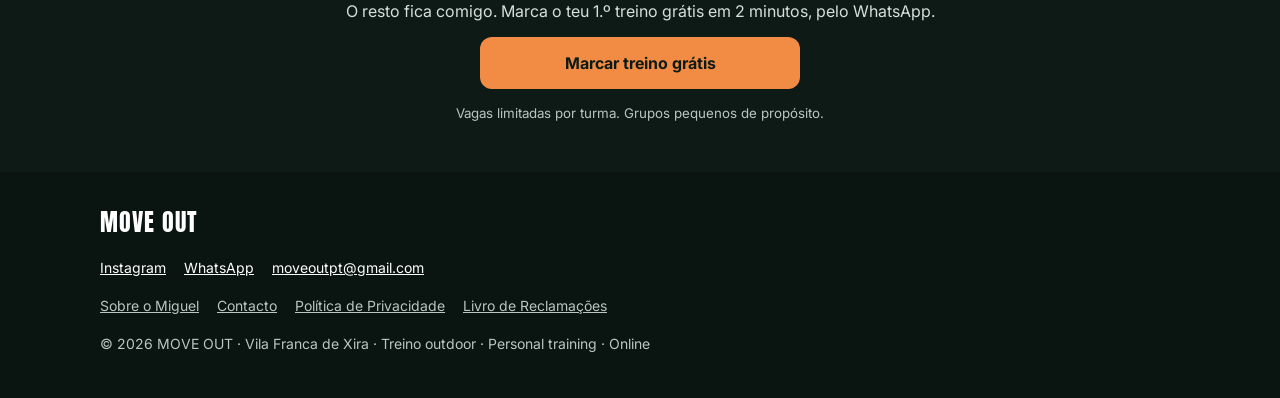
==== commit b1fd7c6e: "Novo vídeo no topo da página principal (montagem de treinos ao nascer do sol) Co-Authored-By: Claude" ====
--- a/index.html
+++ b/index.html
@@ -77,8 +77,8 @@
   <section class="hero">
     <div class="hero-media">
       <!-- Vídeo em loop, sem som. "playsinline" impede o iPhone de abrir em ecrã inteiro. -->
-      <video autoplay muted loop playsinline preload="auto" poster="/media/hero-poster.jpg" aria-hidden="true">
-        <source src="/media/hero.mp4" type="video/mp4">
+      <video autoplay muted loop playsinline preload="auto" poster="/media/hero-poster.jpg?v=3" aria-hidden="true">
+        <source src="/media/hero.mp4?v=3" type="video/mp4">
       </video>
     </div>
 
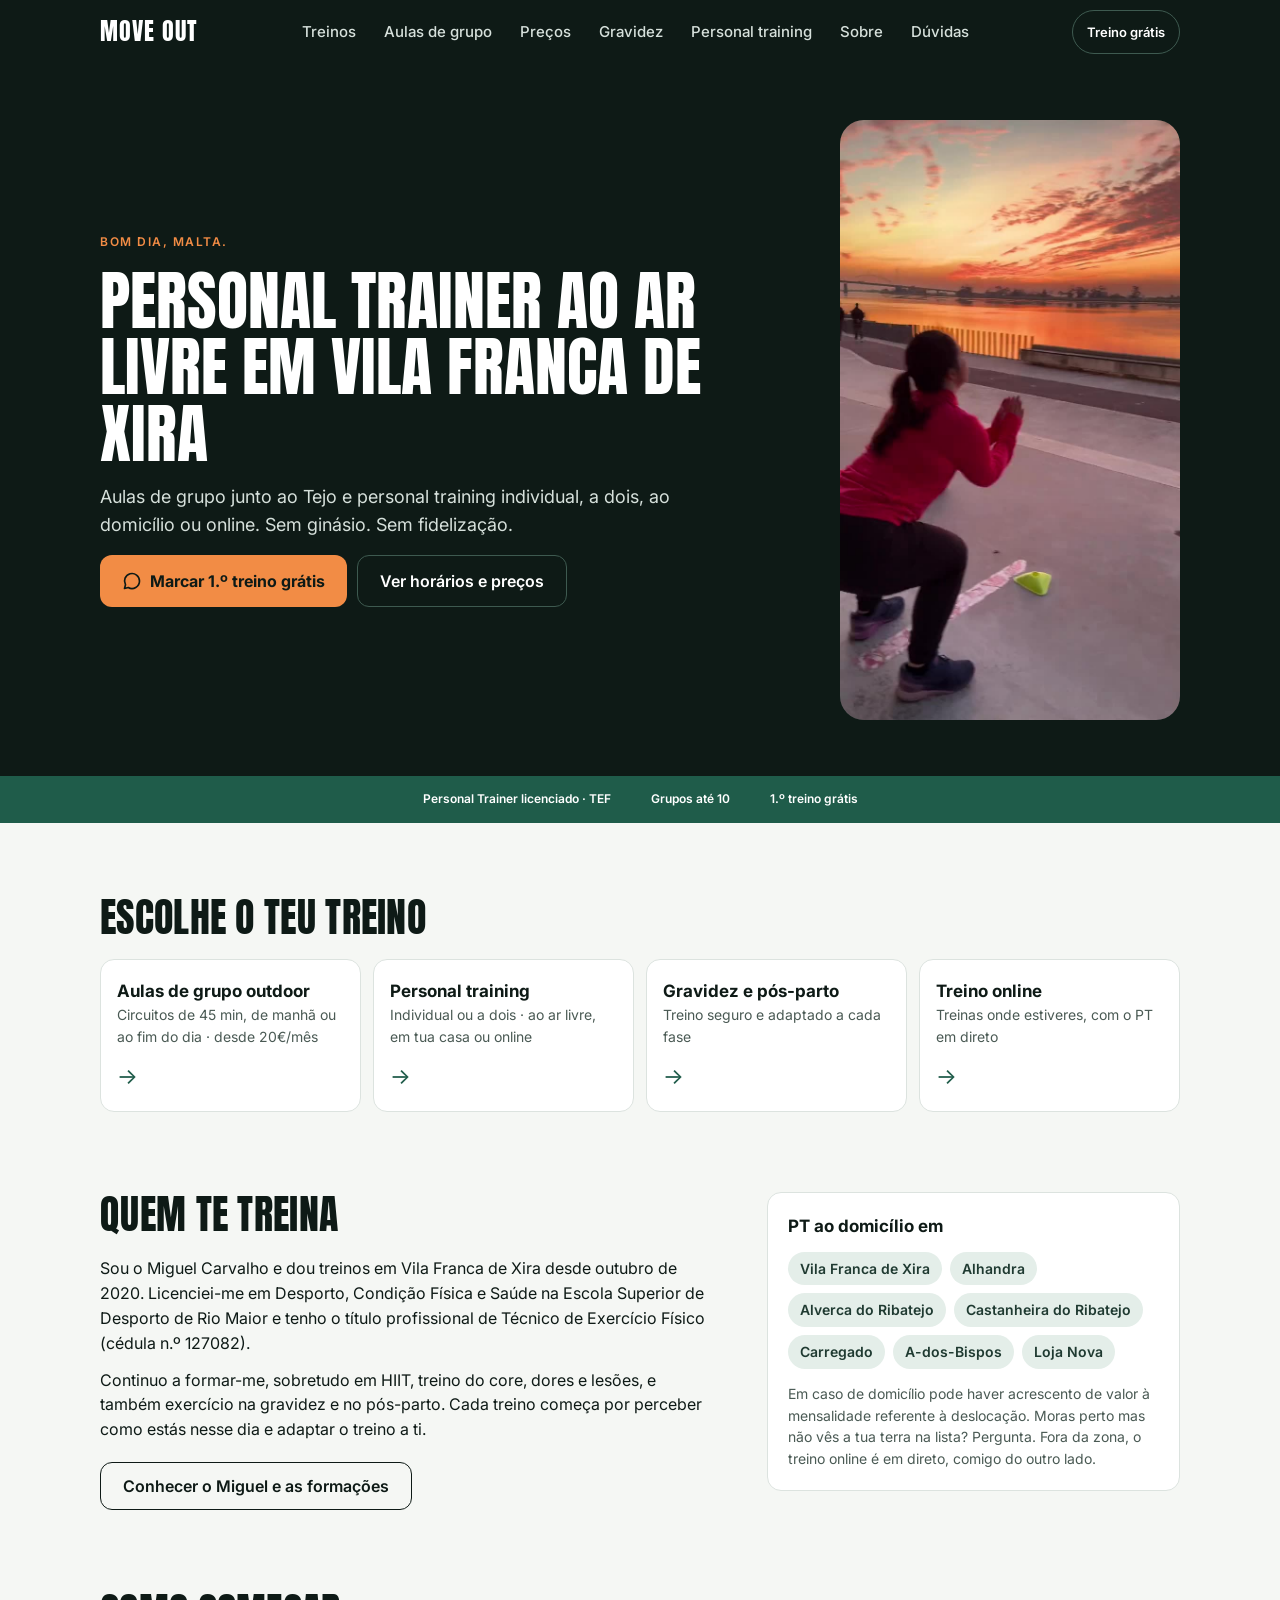
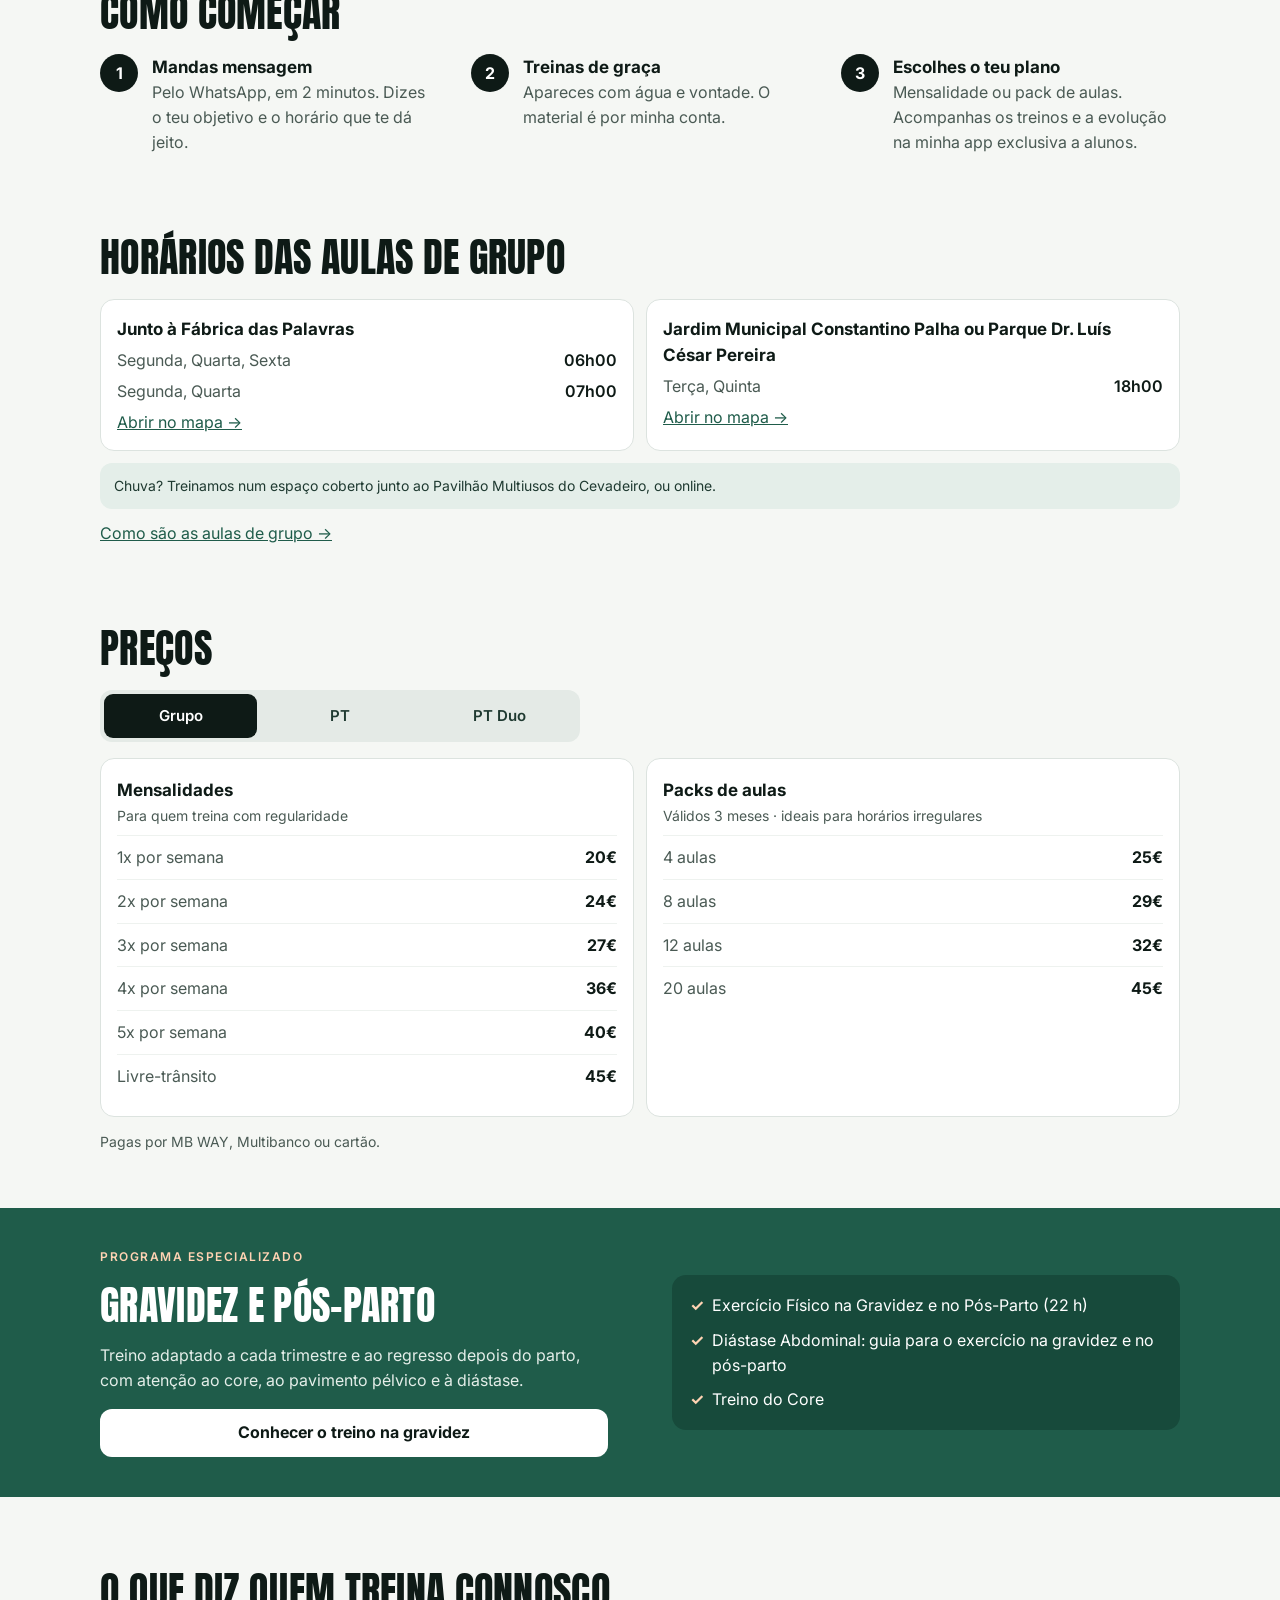
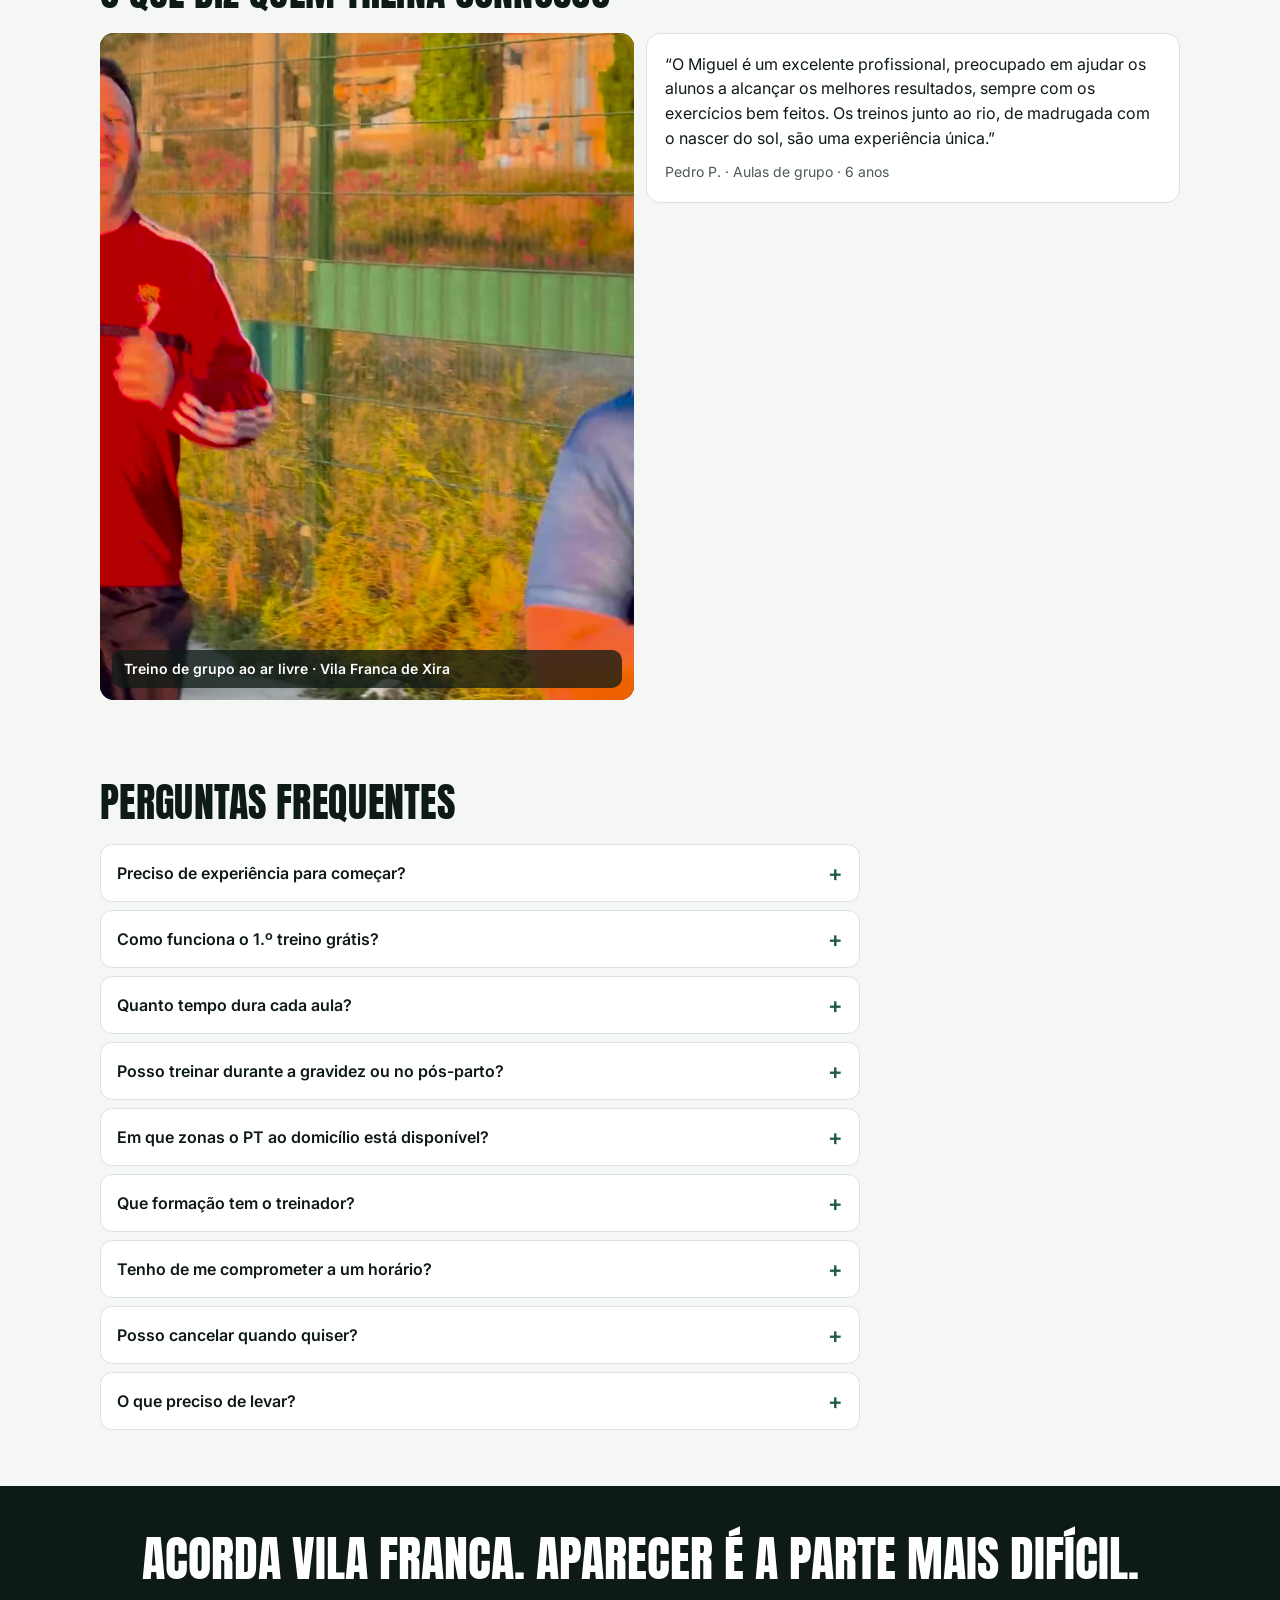
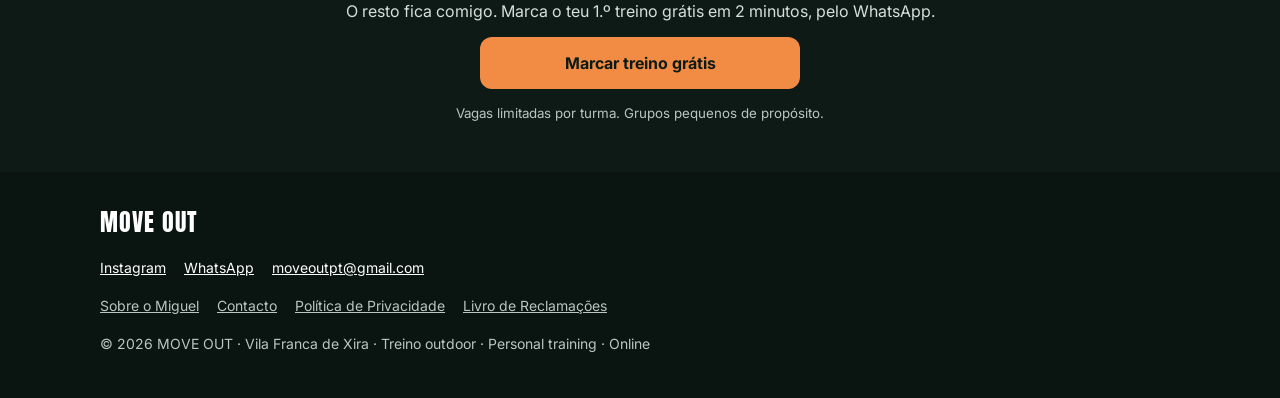
==== commit d1dfb60b: "Revisão dos textos do site (alterações do Miguel) Aplica ao HTML as alterações feitas no documento d" ====
--- a/index.html
+++ b/index.html
@@ -63,7 +63,7 @@
       <a href="/aulas-de-grupo-ao-ar-livre-vila-franca-de-xira">Aulas de grupo</a>
       <a href="#precos">Preços</a>
       <a href="/treino-gravidez-pos-parto-vila-franca-de-xira">Gravidez</a>
-      <a href="/personal-trainer-vila-franca-de-xira">Personal trainer</a>
+      <a href="/personal-trainer-vila-franca-de-xira">Personal training</a>
       <a href="/sobre">Sobre</a>
       <a href="#faq">Dúvidas</a>
     </nav>
@@ -86,7 +86,7 @@
       <div class="wrap">
         <span class="eyebrow">Bom dia, malta.</span>
         <h1>Personal trainer ao ar livre em Vila Franca de Xira</h1>
-        <p class="lead">Aulas de grupo junto ao Tejo e personal training individual, a dois, ao domicílio ou online. Com o Miguel, licenciado em Desporto e Técnico de Exercício Físico. Sem ginásio. Sem fidelização.</p>
+        <p class="lead">Aulas de grupo junto ao Tejo e personal training individual, a dois, ao domicílio ou online. Sem ginásio. Sem fidelização.</p>
         <div class="hero-ctas">
           <a class="btn btn-sun" data-wa="marcar o treino grátis" href="https://wa.me/351963053499">
             <svg viewBox="0 0 24 24" fill="none" stroke="currentColor" stroke-width="2" stroke-linecap="round" stroke-linejoin="round" aria-hidden="true"><path d="M21 12a9 9 0 0 1-13.5 7.8L3 21l1.2-4.5A9 9 0 1 1 21 12z"/></svg>
@@ -100,7 +100,7 @@
 
   <div class="trust">
     <div class="wrap">
-      <span>Treinador licenciado · TEF</span>
+      <span>Personal Trainer licenciado · TEF</span>
       <span>Grupos até 10</span>
       <span>1.º treino grátis</span>
     </div>
@@ -124,7 +124,7 @@
           <span class="arrow" aria-hidden="true">→</span>
         </a>
         <a class="tile" href="https://wa.me/351963053499" data-wa="saber mais sobre o treino online">
-          <div><strong>Treino online</strong><span class="sub">Treinas onde estiveres, com o coach em direto</span></div>
+          <div><strong>Treino online</strong><span class="sub">Treinas onde estiveres, com o PT em direto</span></div>
           <span class="arrow" aria-hidden="true">→</span>
         </a>
       </div>
@@ -136,12 +136,12 @@
     <div class="wrap about">
       <div>
         <h2 class="title">Quem te treina</h2>
-        <p>Sou o Miguel Carvalho e treino em Vila Franca de Xira desde outubro de 2020. Licenciei-me em Desporto, Condição Física e Saúde na Escola Superior de Desporto de Rio Maior e tenho o título profissional de Técnico de Exercício Físico (cédula n.º 127082).</p>
-        <p>Continuo a formar-me, sobretudo em avaliação física, treino do core, dor e lesões, e exercício na gravidez e no pós-parto. Cada treino começa por perceber como estás nesse dia e adapta-se a ti.</p>
+        <p>Sou o Miguel Carvalho e dou treinos em Vila Franca de Xira desde outubro de 2020. Licenciei-me em Desporto, Condição Física e Saúde na Escola Superior de Desporto de Rio Maior e tenho o título profissional de Técnico de Exercício Físico (cédula n.º 127082).</p>
+        <p>Continuo a formar-me, sobretudo em HIIT, treino do core, dores e lesões, e também exercício na gravidez e no pós-parto. Cada treino começa por perceber como estás nesse dia e adaptar o treino a ti.</p>
         <a class="btn btn-ghost-dark" href="/sobre">Conhecer o Miguel e as formações</a>
       </div>
       <div class="areas">
-        <h3>Personal trainer ao domicílio em</h3>
+        <h3>PT ao domicílio em</h3>
         <ul class="area-list">
           <li>Vila Franca de Xira</li>
           <li>Alhandra</li>
@@ -151,7 +151,7 @@
           <li>A-dos-Bispos</li>
           <li>Loja Nova</li>
         </ul>
-        <p class="muted">Moras perto mas não vês a tua terra na lista? Pergunta. Fora da zona, o treino online é em direto, comigo do outro lado.</p>
+        <p class="muted">Em caso de domicílio pode haver acrescento de valor à mensalidade referente à deslocação. Moras perto mas não vês a tua terra na lista? Pergunta. Fora da zona, o treino online é em direto, comigo do outro lado.</p>
       </div>
     </div>
   </section>
@@ -162,8 +162,8 @@
       <h2 class="title">Como começar</h2>
       <ol class="steps">
         <li><span class="step-num">1</span><div><strong>Mandas mensagem</strong><p class="muted">Pelo WhatsApp, em 2 minutos. Dizes o teu objetivo e o horário que te dá jeito.</p></div></li>
-        <li><span class="step-num">2</span><div><strong>Treinas de graça</strong><p class="muted">Apareces com água e vontade. O material é por nossa conta.</p></div></li>
-        <li><span class="step-num">3</span><div><strong>Escolhes o teu plano</strong><p class="muted">Mensalidade ou pack de aulas. Acompanhas os treinos e a evolução na app Move Out.</p></div></li>
+        <li><span class="step-num">2</span><div><strong>Treinas de graça</strong><p class="muted">Apareces com água e vontade. O material é por minha conta.</p></div></li>
+        <li><span class="step-num">3</span><div><strong>Escolhes o teu plano</strong><p class="muted">Mensalidade ou pack de aulas. Acompanhas os treinos e a evolução na minha app exclusiva a alunos.</p></div></li>
       </ol>
     </div>
   </section>
@@ -183,7 +183,7 @@
         </article>
         <article class="spot">
           <div class="spot-body">
-            <h3>Jardim Municipal Constantino Palha</h3>
+            <h3>Jardim Municipal Constantino Palha ou Parque Dr. Luís César Pereira</h3>
             <div class="row"><span class="muted">Terça, Quinta</span><b>18h00</b></div>
             <a href="https://www.google.com/maps/search/?api=1&query=Jardim+Municipal+Constantino+Palha+Vila+Franca+de+Xira" target="_blank" rel="noopener">Abrir no mapa →</a>
           </div>
@@ -301,15 +301,15 @@
     <div class="wrap">
       <h2 class="title">Perguntas frequentes</h2>
       <div class="faq">
-        <details><summary>Preciso de experiência para começar?</summary><p>Não. As aulas adaptam-se a todos os níveis, de quem nunca treinou a quem já tem base. O coach ajusta a intensidade a cada pessoa.</p></details>
+        <details><summary>Preciso de experiência para começar?</summary><p>Não. As aulas adaptam-se a todos os níveis, de quem nunca treinou a quem já tem base. O Miguel ajusta a intensidade a cada pessoa.</p></details>
         <details><summary>Como funciona o 1.º treino grátis?</summary><p>Mandas mensagem pelo WhatsApp, combinamos o dia e apareces. Sem compromisso e sem pressão: experimentas e decides no fim.</p></details>
-        <details><summary>Quanto tempo dura cada aula?</summary><p>As aulas de grupo duram 45 minutos. As sessões de PT Individual e PT Duo ajustam-se às tuas necessidades e disponibilidade.</p></details>
+        <details><summary>Quanto tempo dura cada aula?</summary><p>As aulas de grupo duram no máximo 45 minutos. As sessões de PT Individual e PT Duo ajustam-se às tuas necessidades e disponibilidade.</p></details>
         <details><summary>Posso treinar durante a gravidez ou no pós-parto?</summary><p>Sim. Temos um programa de PT específico para gravidez e pós-parto, com treino adaptado e seguro em cada fase.</p></details>
-        <details><summary>Em que zonas fazes personal training ao domicílio?</summary><p>Em Vila Franca de Xira, Alhandra, Alverca do Ribatejo, Castanheira do Ribatejo, Carregado, A-dos-Bispos, Loja Nova e arredores. Levo o material comigo. Se moras um pouco mais longe, pergunta.</p></details>
-        <details><summary>Que formação tem o treinador?</summary><p>Licenciatura em Desporto, Condição Física e Saúde (Escola Superior de Desporto de Rio Maior) e título profissional de Técnico de Exercício Físico, cédula n.º 127082. Tem também formação específica em exercício na gravidez e no pós-parto e em diástase abdominal.</p></details>
+        <details><summary>Em que zonas o PT ao domicílio está disponível?</summary><p>Em Vila Franca de Xira, Alhandra, Alverca do Ribatejo, Castanheira do Ribatejo, Carregado, A-dos-Bispos, Loja Nova e arredores. Levo o material comigo. Se moras um pouco mais longe, ou não vês a tua terra na lista, pergunta.</p></details>
+        <details><summary>Que formação tem o treinador?</summary><p>Licenciatura em Desporto, Condição Física e Saúde (Escola Superior de Desporto de Rio Maior) com título profissional de Técnico de Exercício Físico, cédula n.º 127082. Tem também formação específica em exercício na gravidez e no pós-parto e em diástase abdominal.</p></details>
         <details><summary>Tenho de me comprometer a um horário?</summary><p>Não. Um horário fixo ajuda a garantir a tua vaga, mas podes mudar conforme a tua disponibilidade.</p></details>
         <details><summary>Posso cancelar quando quiser?</summary><p>Sim. Não há fidelização. Podes ajustar ou cancelar o plano a qualquer momento, com 30 dias de aviso.</p></details>
-        <details><summary>O que preciso de levar?</summary><p>Uma garrafa de água e vontade de treinar. O resto é connosco.</p></details>
+        <details><summary>O que preciso de levar?</summary><p>Uma garrafa de água e vontade de treinar. O resto é comigo.</p></details>
       </div>
     </div>
   </section>
@@ -317,7 +317,7 @@
   <!-- ===== CHAMADA FINAL ===== -->
   <section class="final">
     <div class="wrap">
-      <h2>Acorda VFX. Aparecer é a parte mais difícil.</h2>
+      <h2>Acorda Vila Franca. Aparecer é a parte mais difícil.</h2>
       <p>O resto fica comigo. Marca o teu 1.º treino grátis em 2 minutos, pelo WhatsApp.</p>
       <a class="btn btn-sun" data-wa="marcar o treino grátis" href="https://wa.me/351963053499">Marcar treino grátis</a>
       <small>Vagas limitadas por turma. Grupos pequenos de propósito.</small>
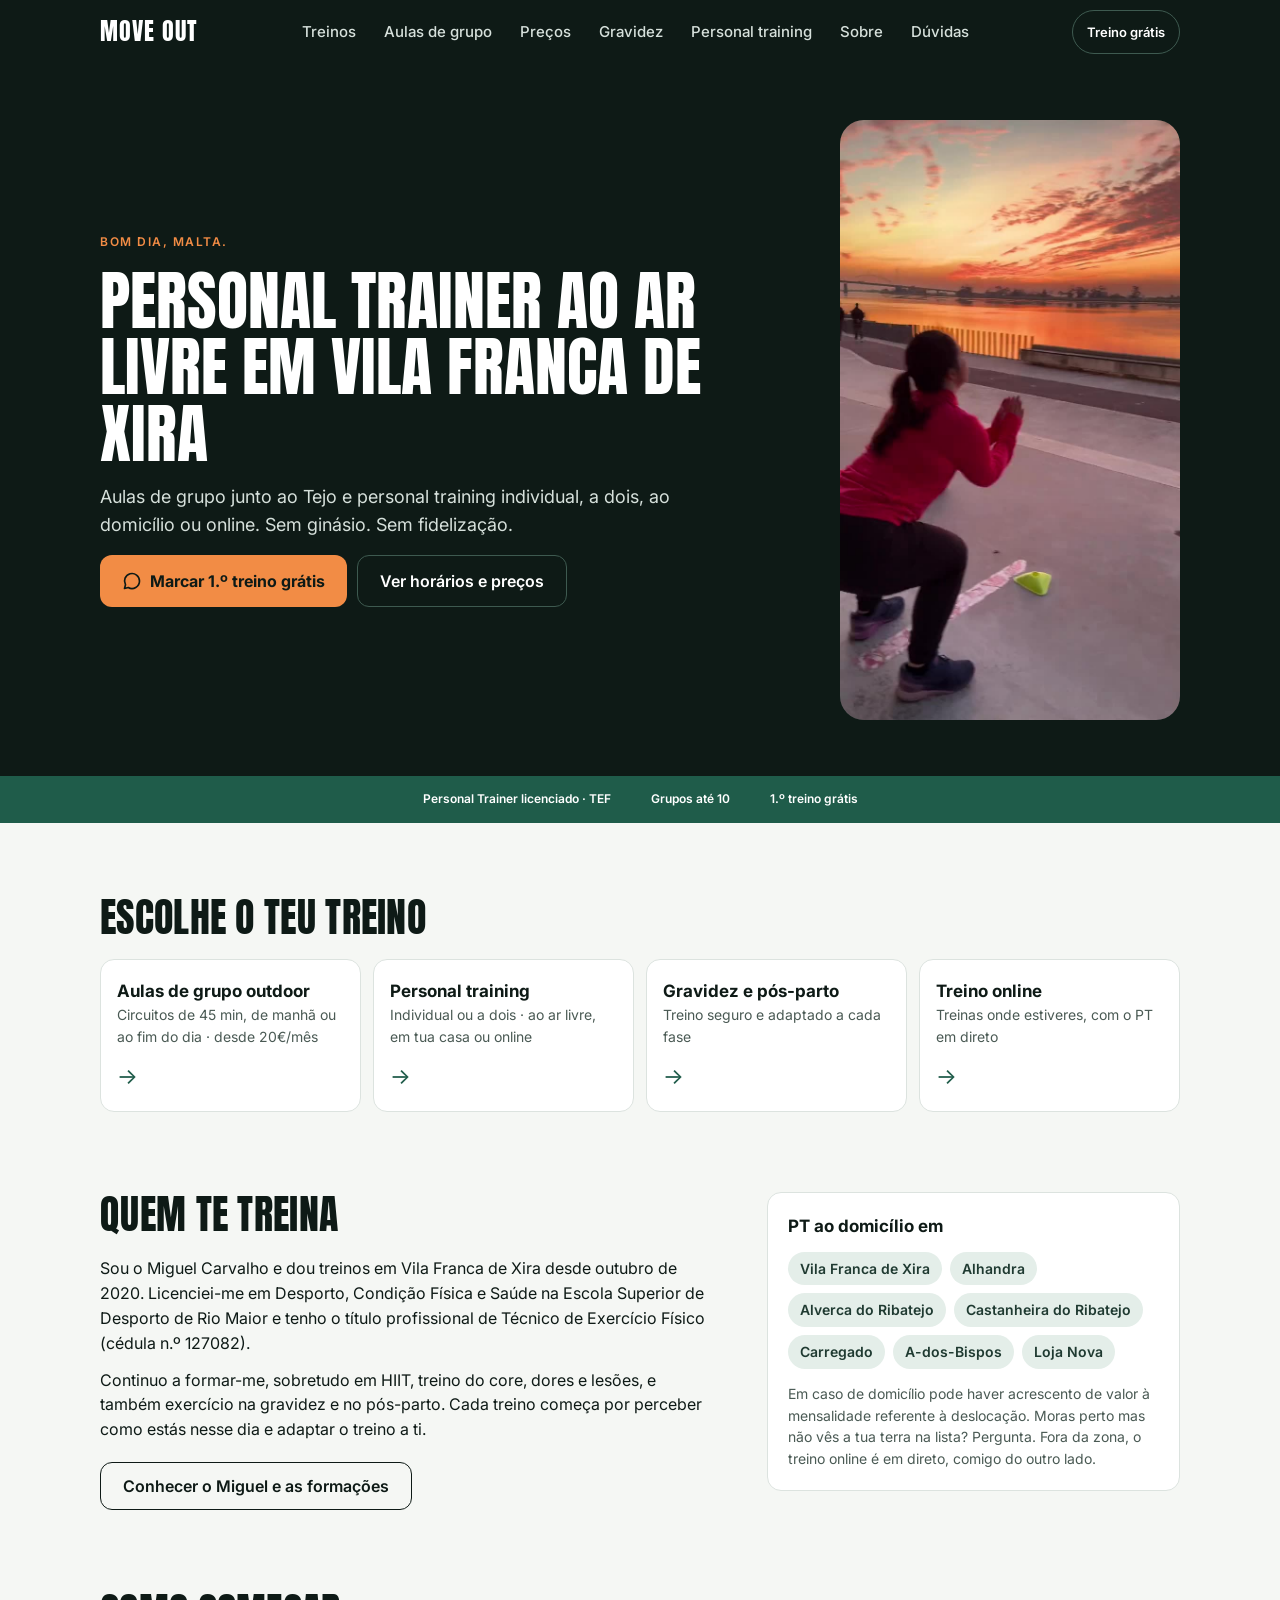
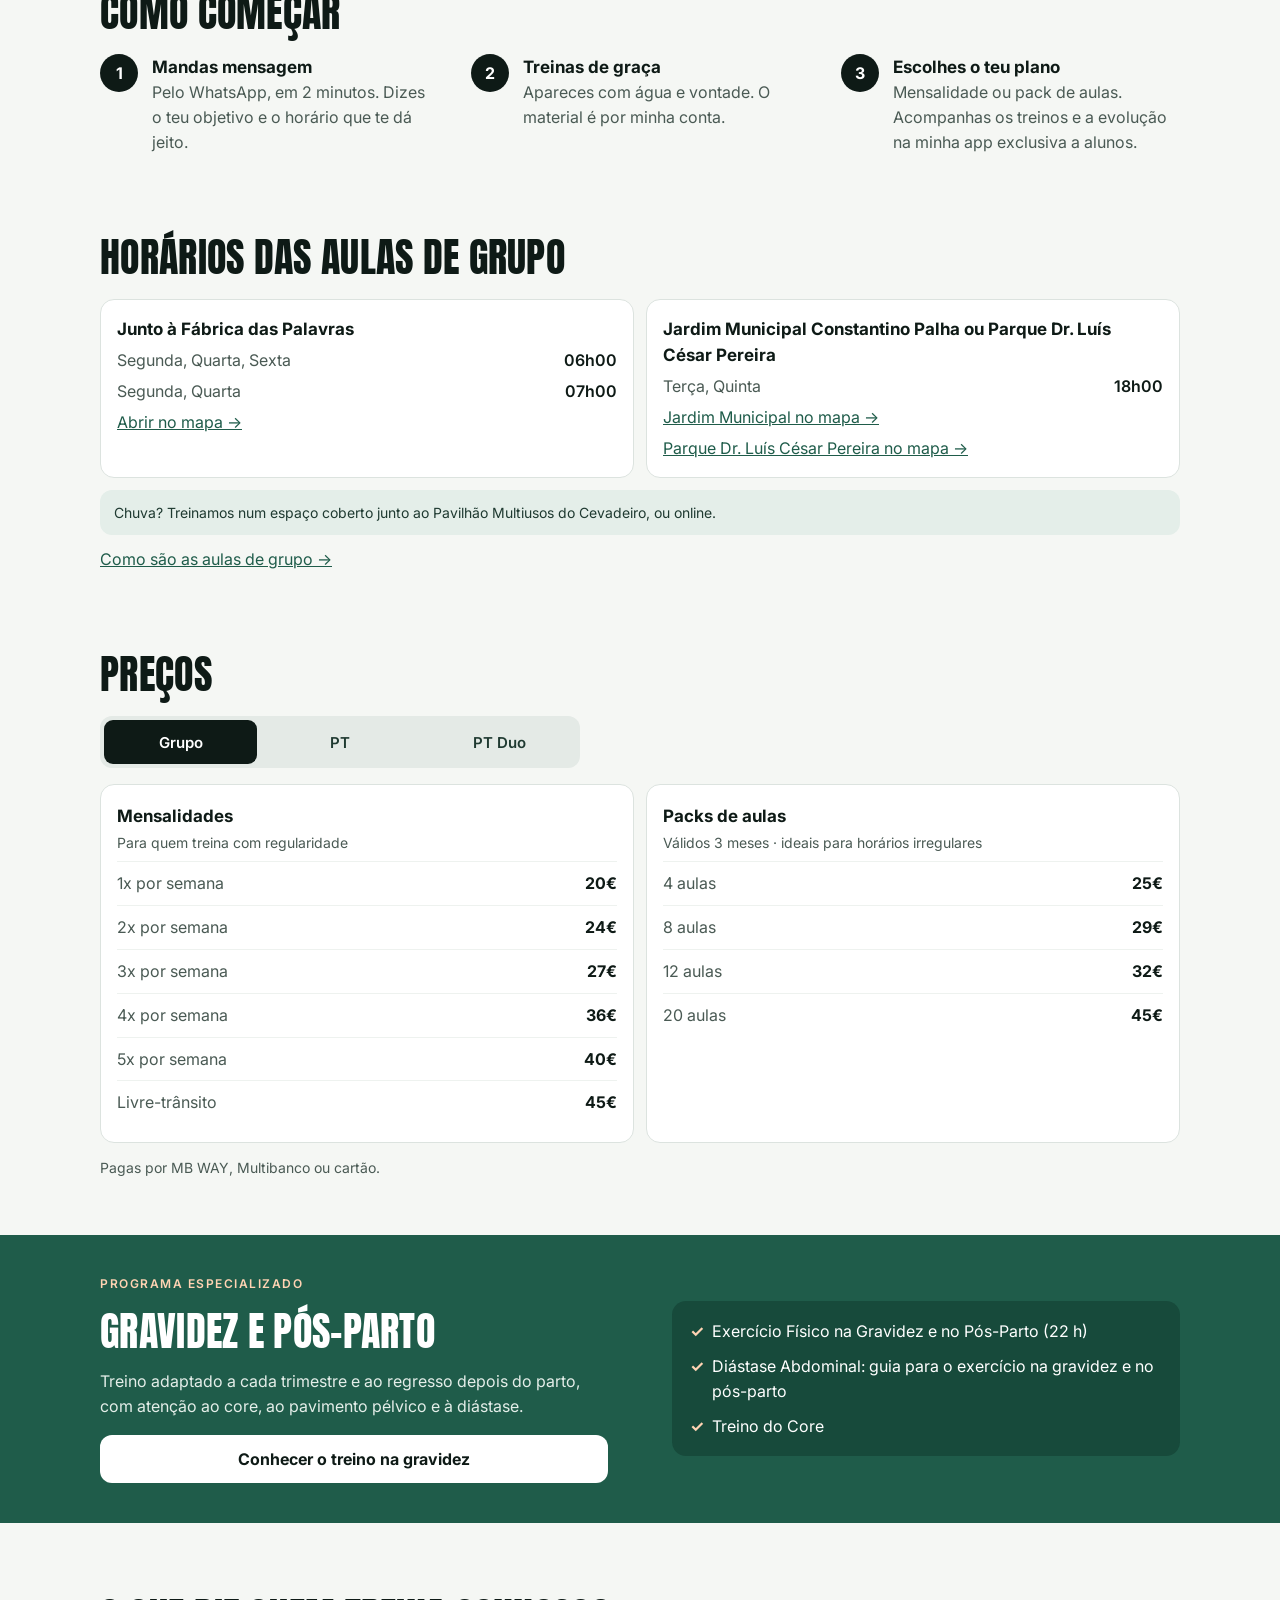
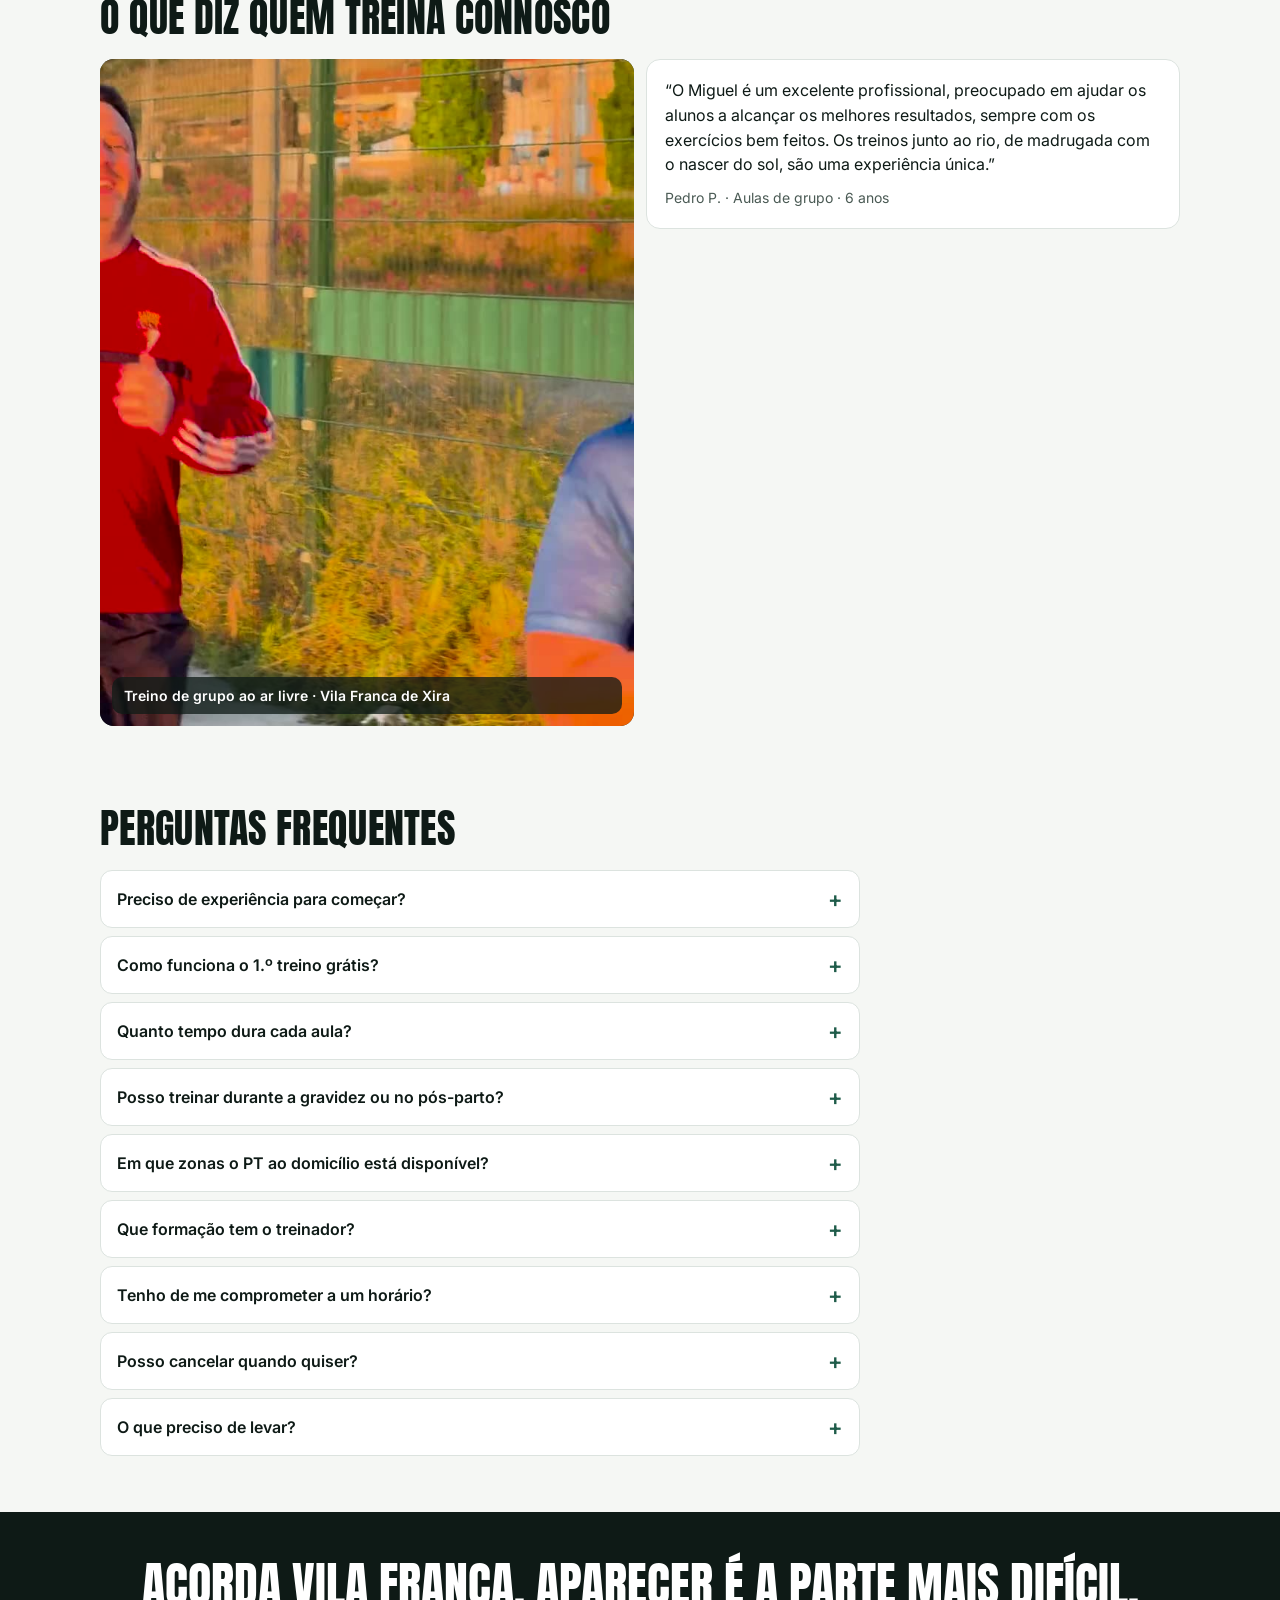
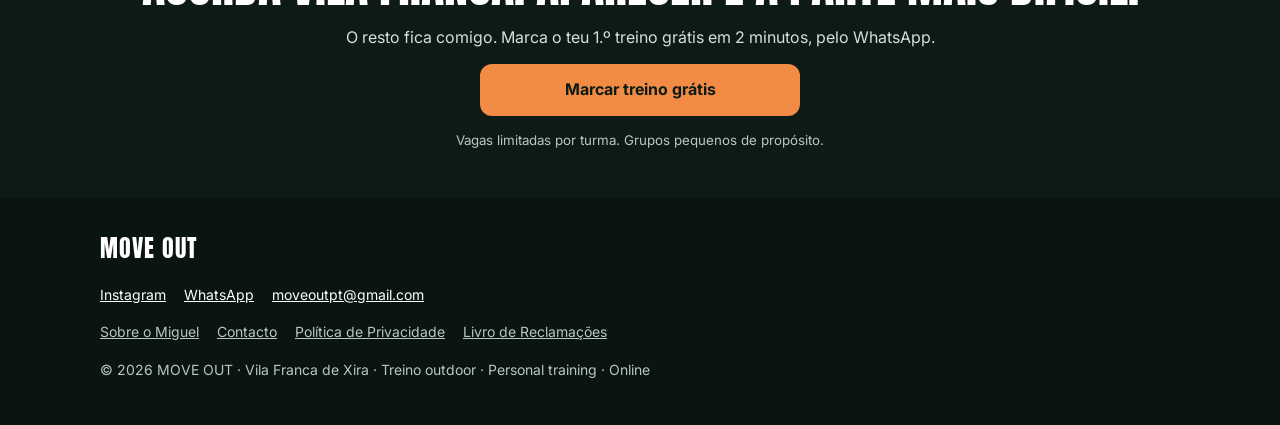
==== commit 54cb27aa: "Dois botões de mapa para o treino das 18h e ajuste na frase da formação Co-Authored-By: Claude Sonne" ====
--- a/index.html
+++ b/index.html
@@ -185,7 +185,8 @@
           <div class="spot-body">
             <h3>Jardim Municipal Constantino Palha ou Parque Dr. Luís César Pereira</h3>
             <div class="row"><span class="muted">Terça, Quinta</span><b>18h00</b></div>
-            <a href="https://www.google.com/maps/search/?api=1&query=Jardim+Municipal+Constantino+Palha+Vila+Franca+de+Xira" target="_blank" rel="noopener">Abrir no mapa →</a>
+            <a href="https://www.google.com/maps/search/?api=1&query=Jardim+Municipal+Constantino+Palha+Vila+Franca+de+Xira" target="_blank" rel="noopener">Jardim Municipal no mapa →</a>
+            <a href="https://www.google.com/maps/search/?api=1&query=Parque+Dr.+Lu%C3%ADs+C%C3%A9sar+Pereira+Vila+Franca+de+Xira" target="_blank" rel="noopener">Parque Dr. Luís César Pereira no mapa →</a>
           </div>
         </article>
       </div>
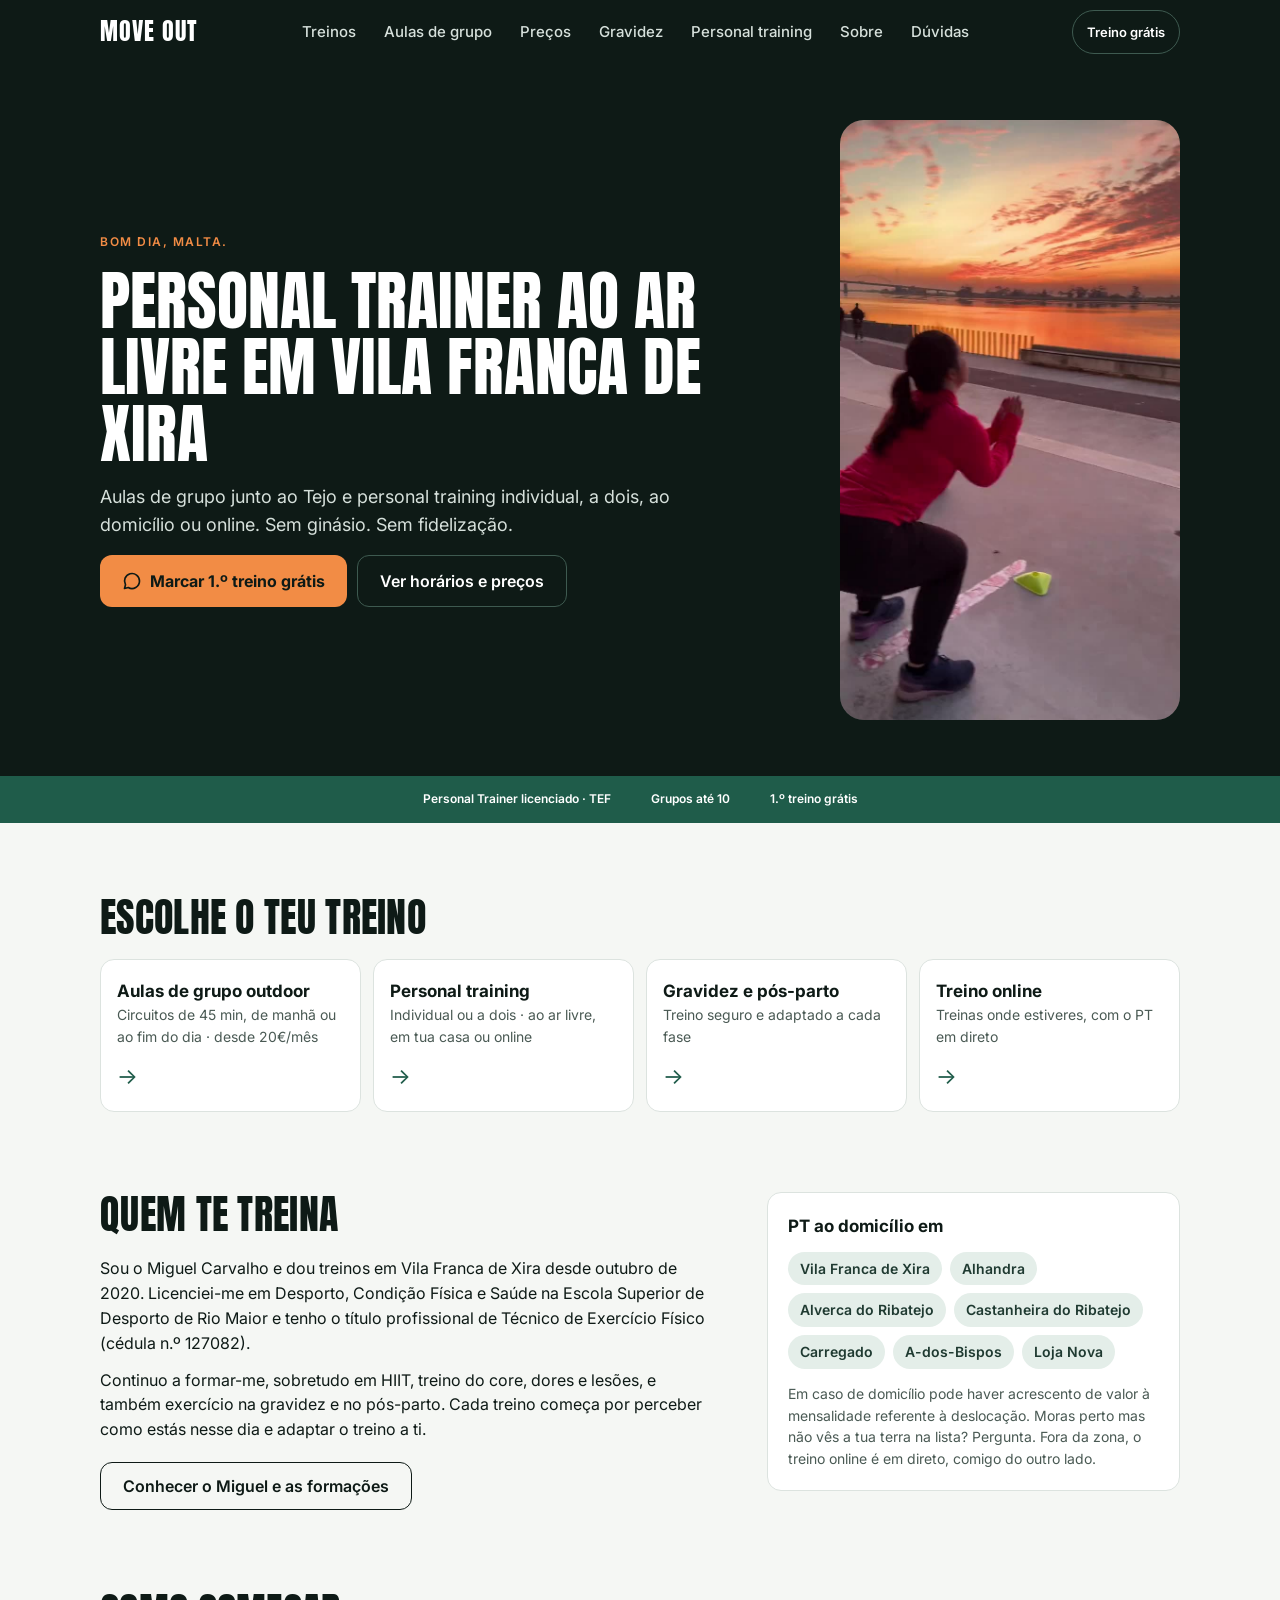
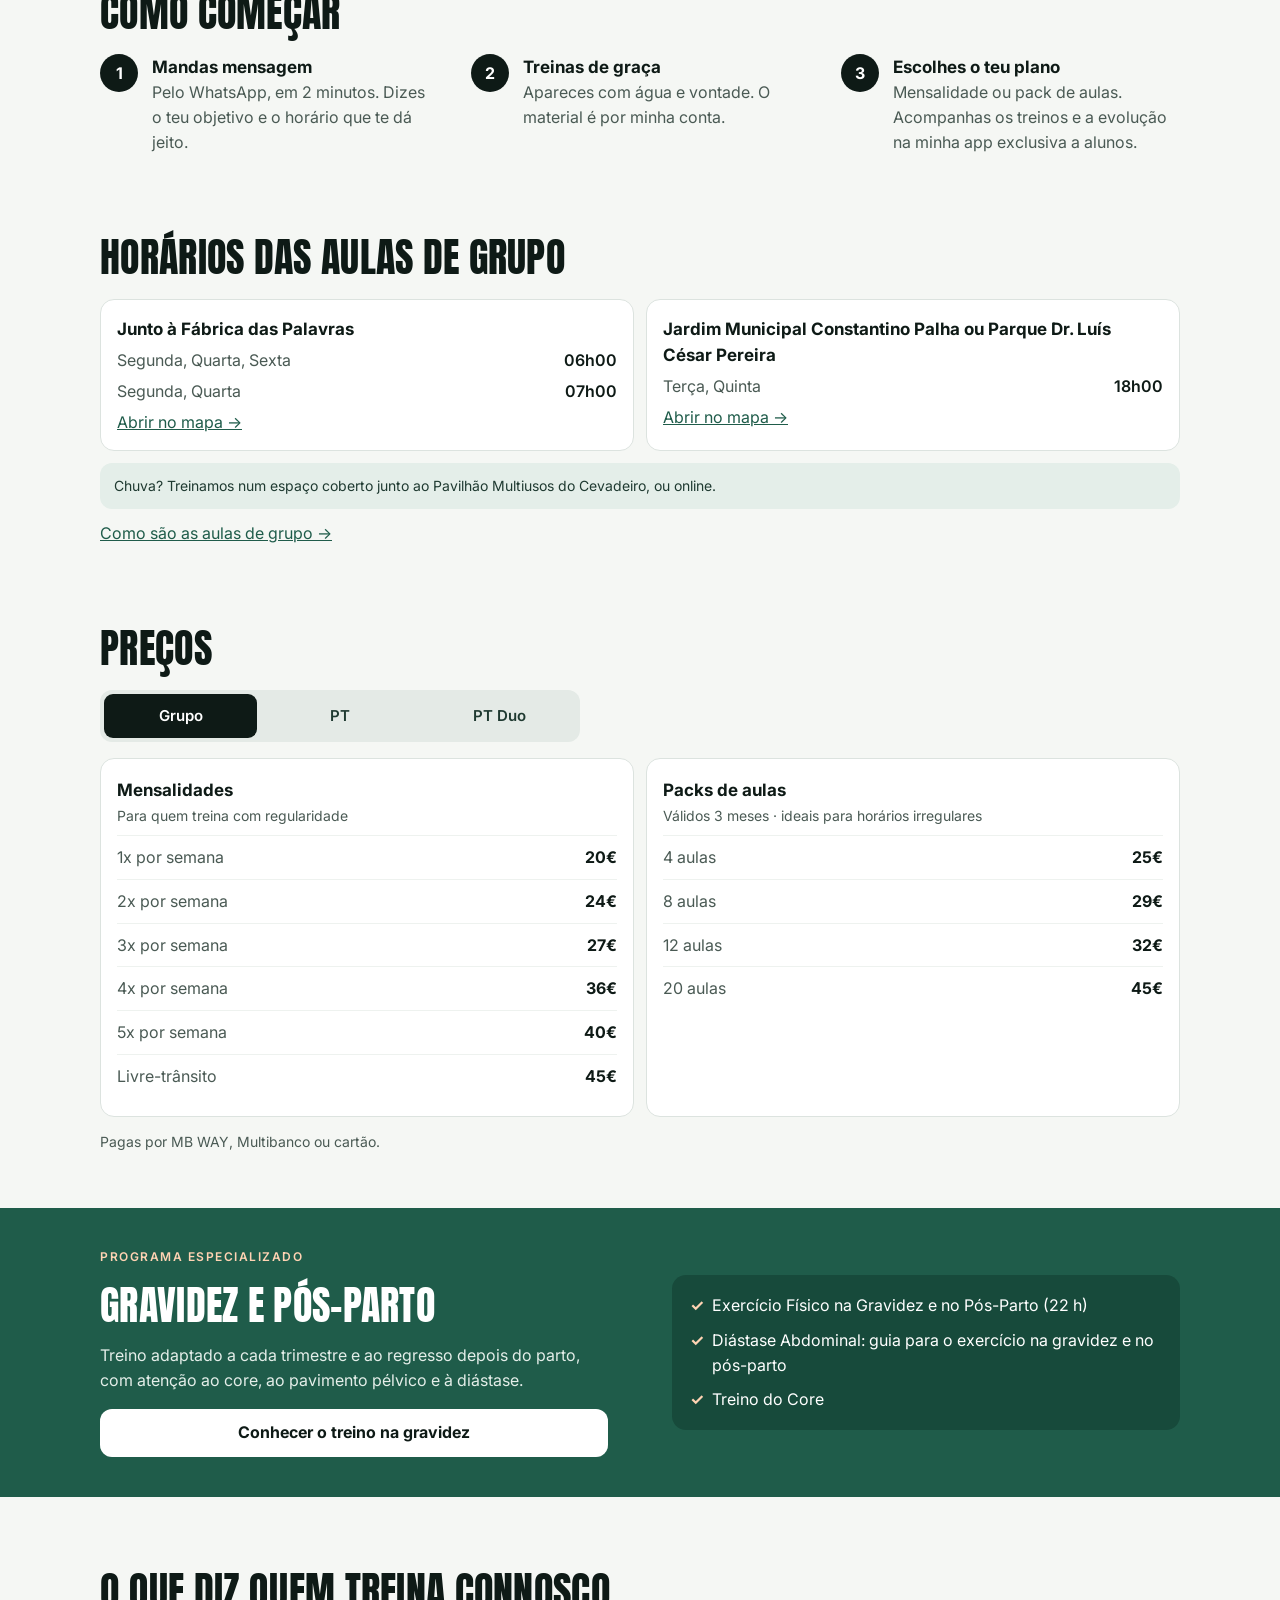
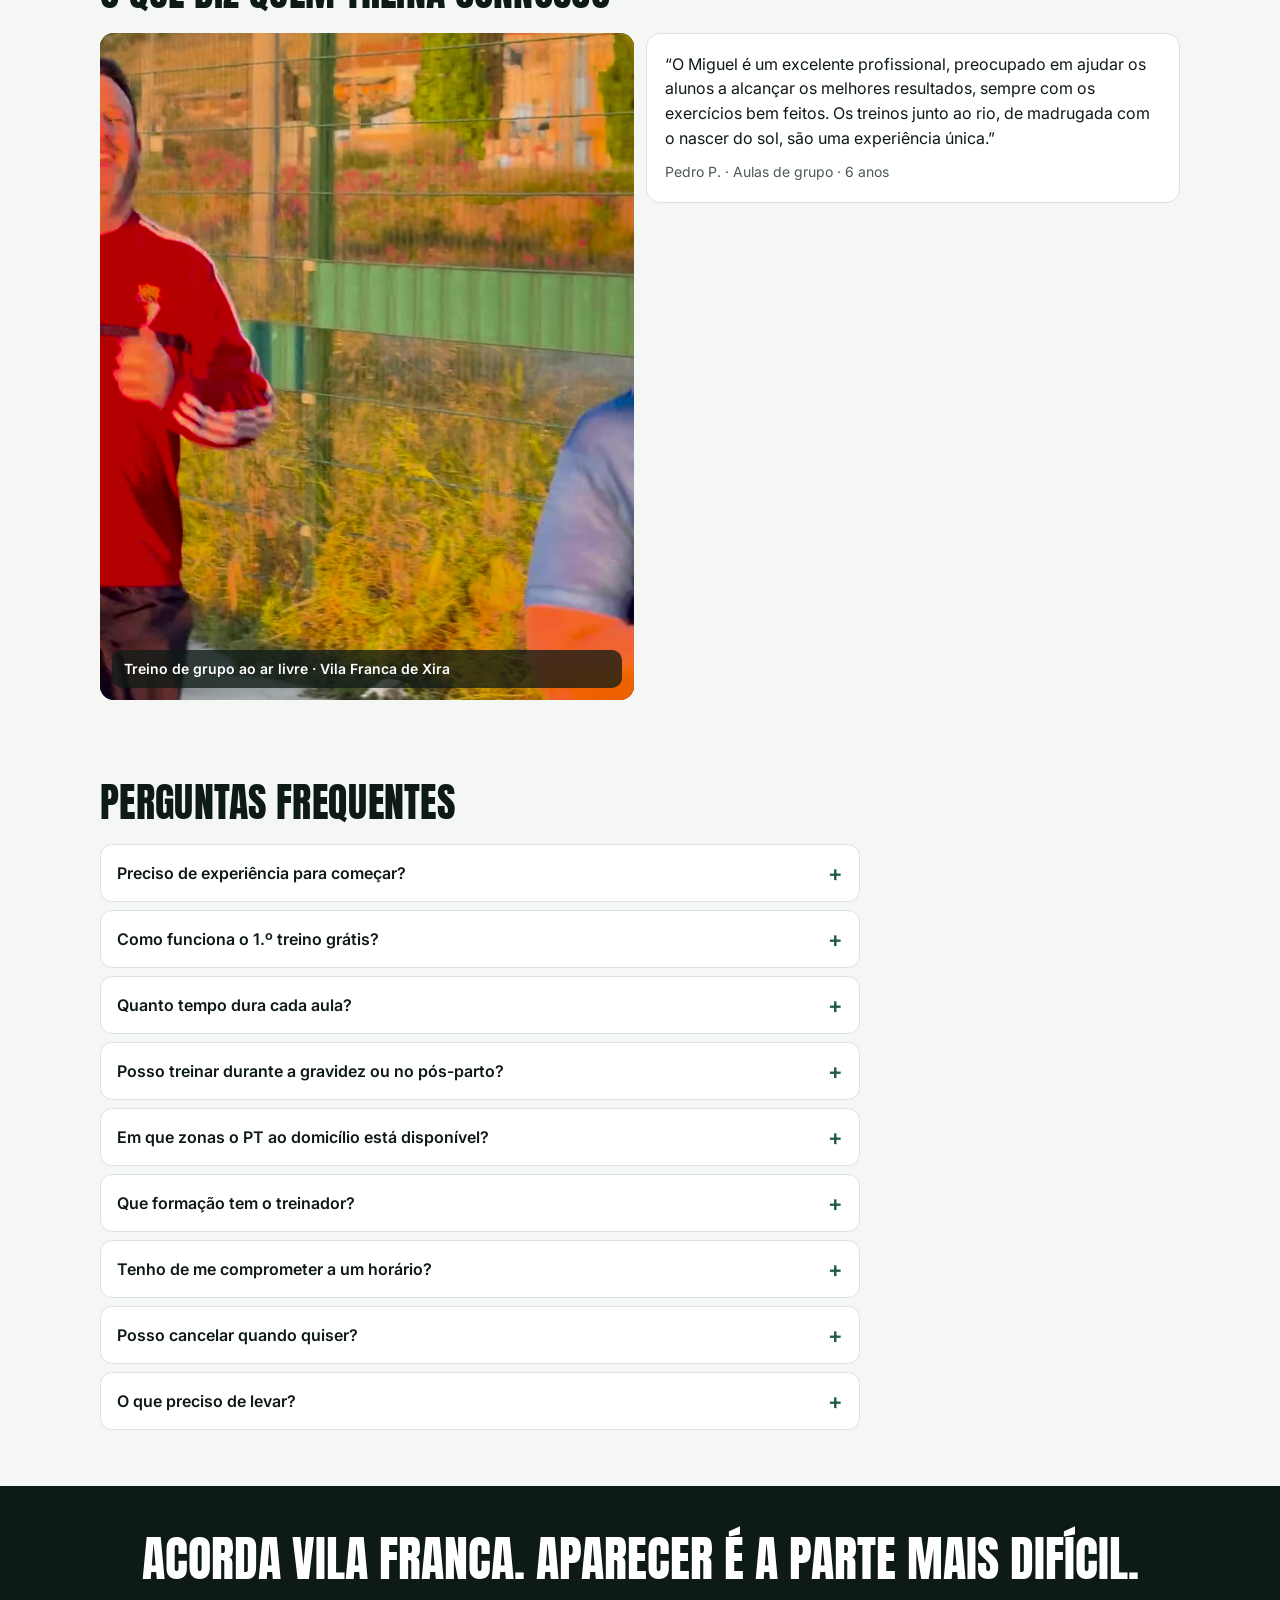
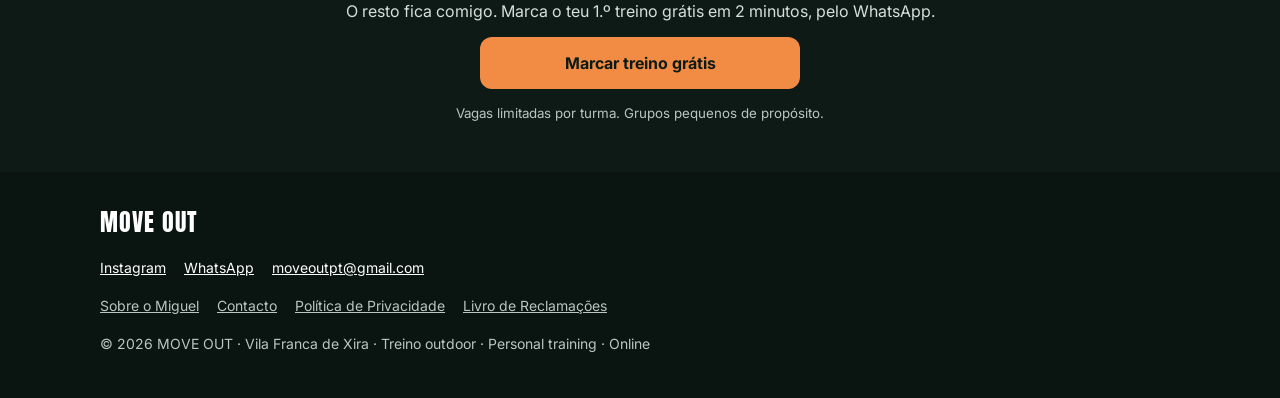
==== commit aacc4526: "Revisão dos textos do site (alterações do Miguel) Aplica ao HTML as alterações feitas no documento d" ====
--- a/index.html
+++ b/index.html
@@ -185,8 +185,7 @@
           <div class="spot-body">
             <h3>Jardim Municipal Constantino Palha ou Parque Dr. Luís César Pereira</h3>
             <div class="row"><span class="muted">Terça, Quinta</span><b>18h00</b></div>
-            <a href="https://www.google.com/maps/search/?api=1&query=Jardim+Municipal+Constantino+Palha+Vila+Franca+de+Xira" target="_blank" rel="noopener">Jardim Municipal no mapa →</a>
-            <a href="https://www.google.com/maps/search/?api=1&query=Parque+Dr.+Lu%C3%ADs+C%C3%A9sar+Pereira+Vila+Franca+de+Xira" target="_blank" rel="noopener">Parque Dr. Luís César Pereira no mapa →</a>
+            <a href="https://www.google.com/maps/search/?api=1&query=Jardim+Municipal+Constantino+Palha+Vila+Franca+de+Xira" target="_blank" rel="noopener">Abrir no mapa →</a>
           </div>
         </article>
       </div>
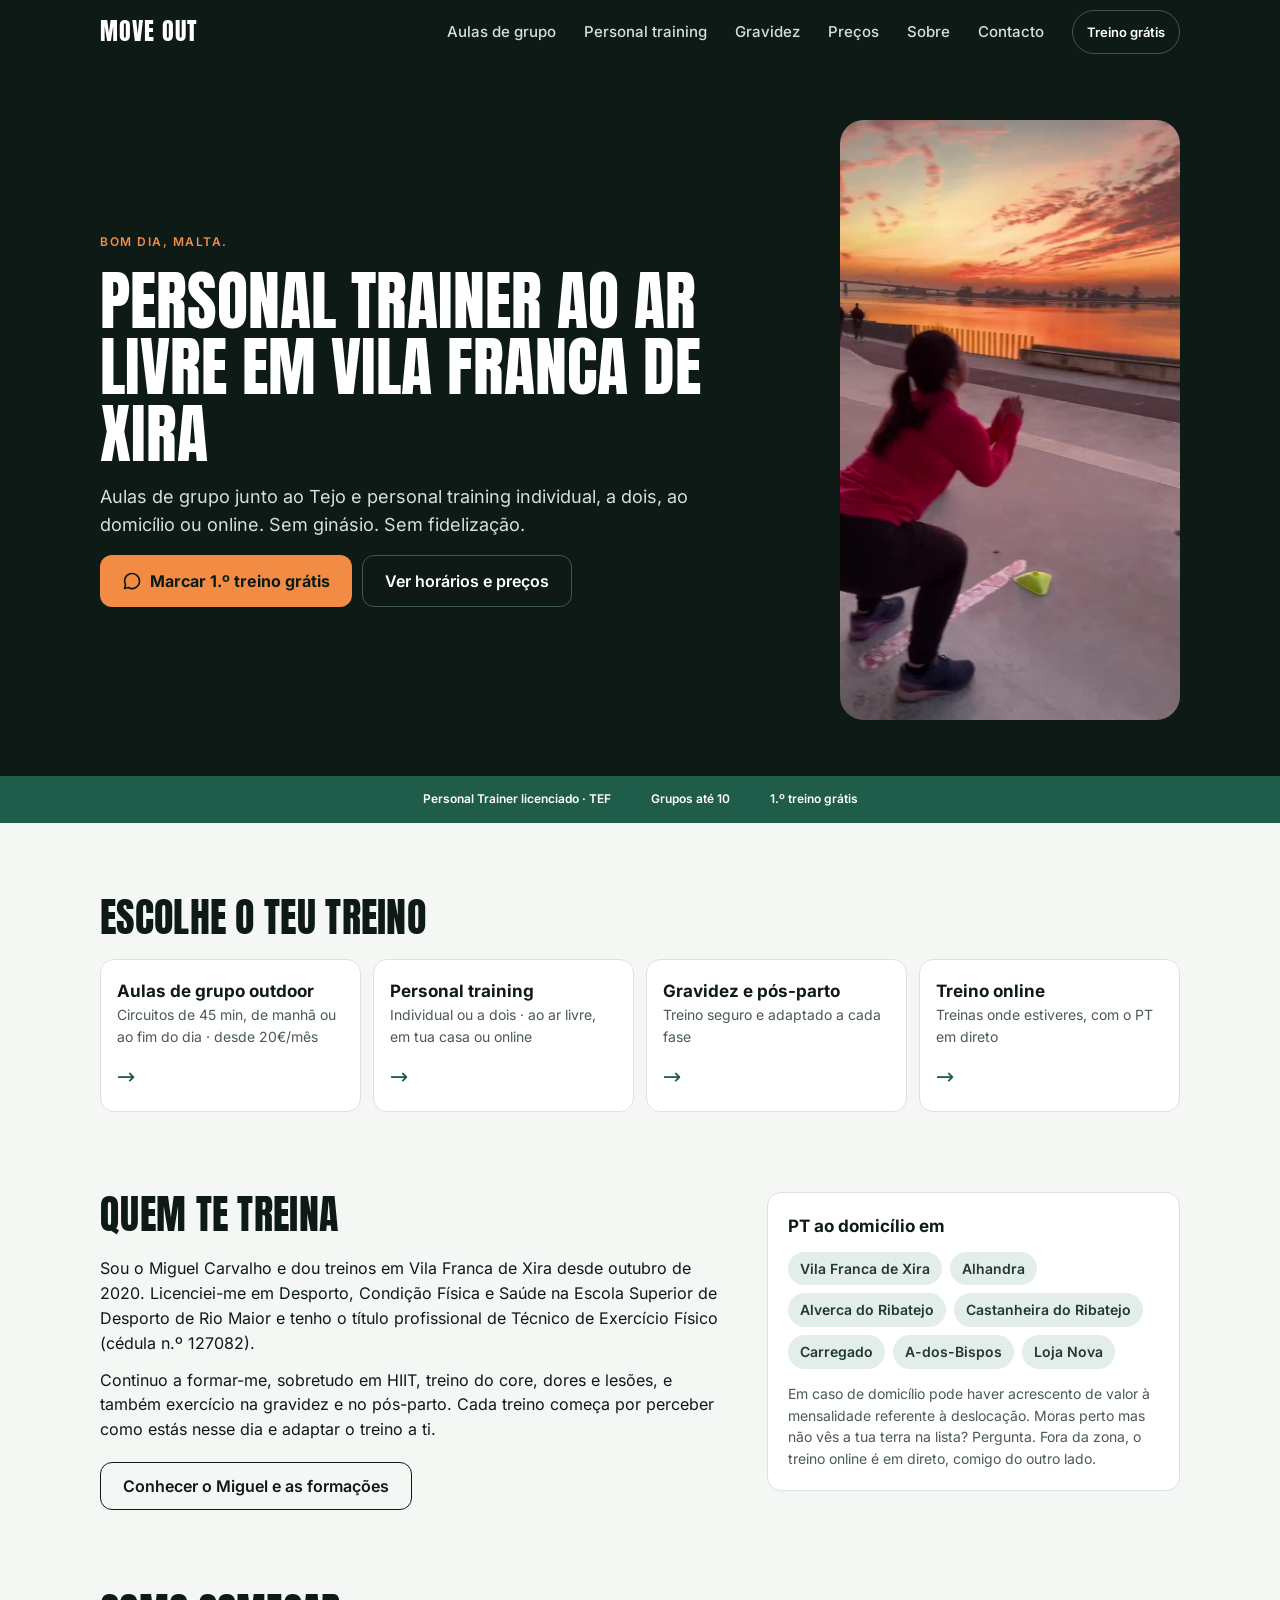
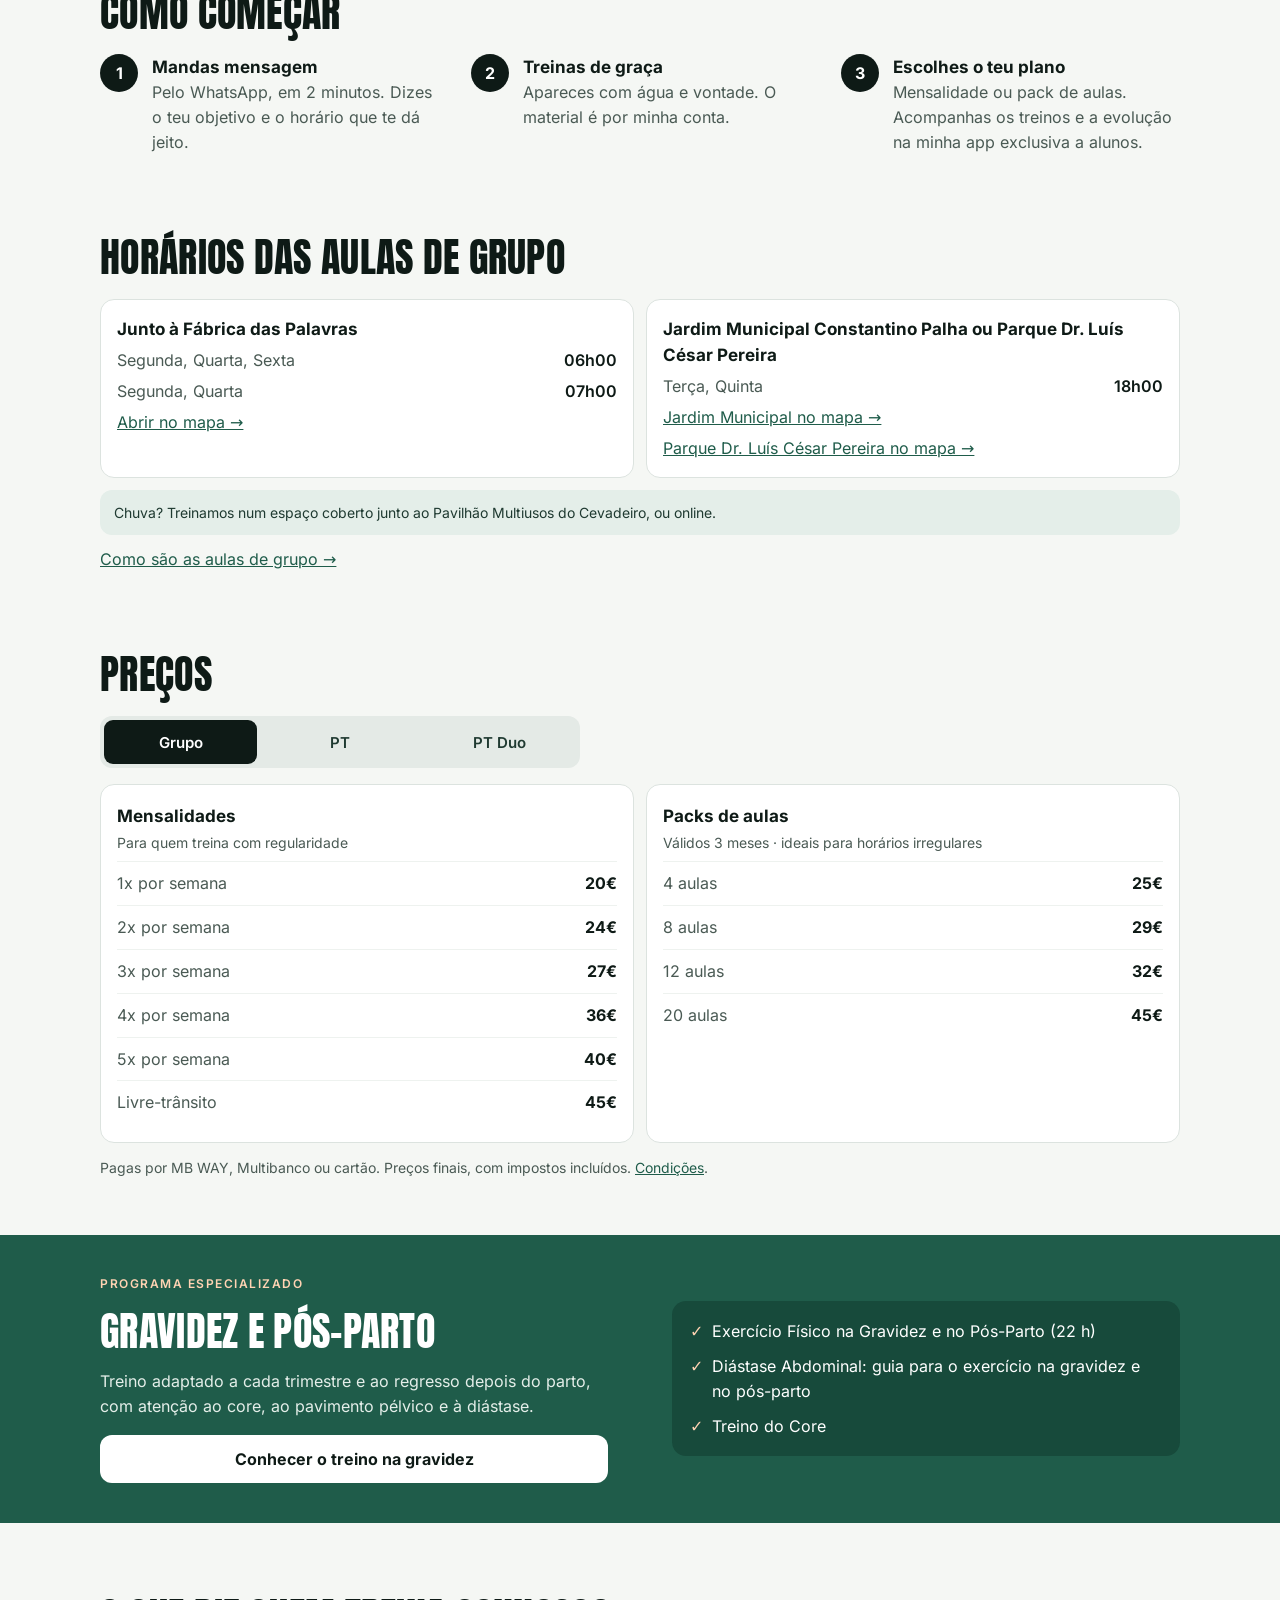
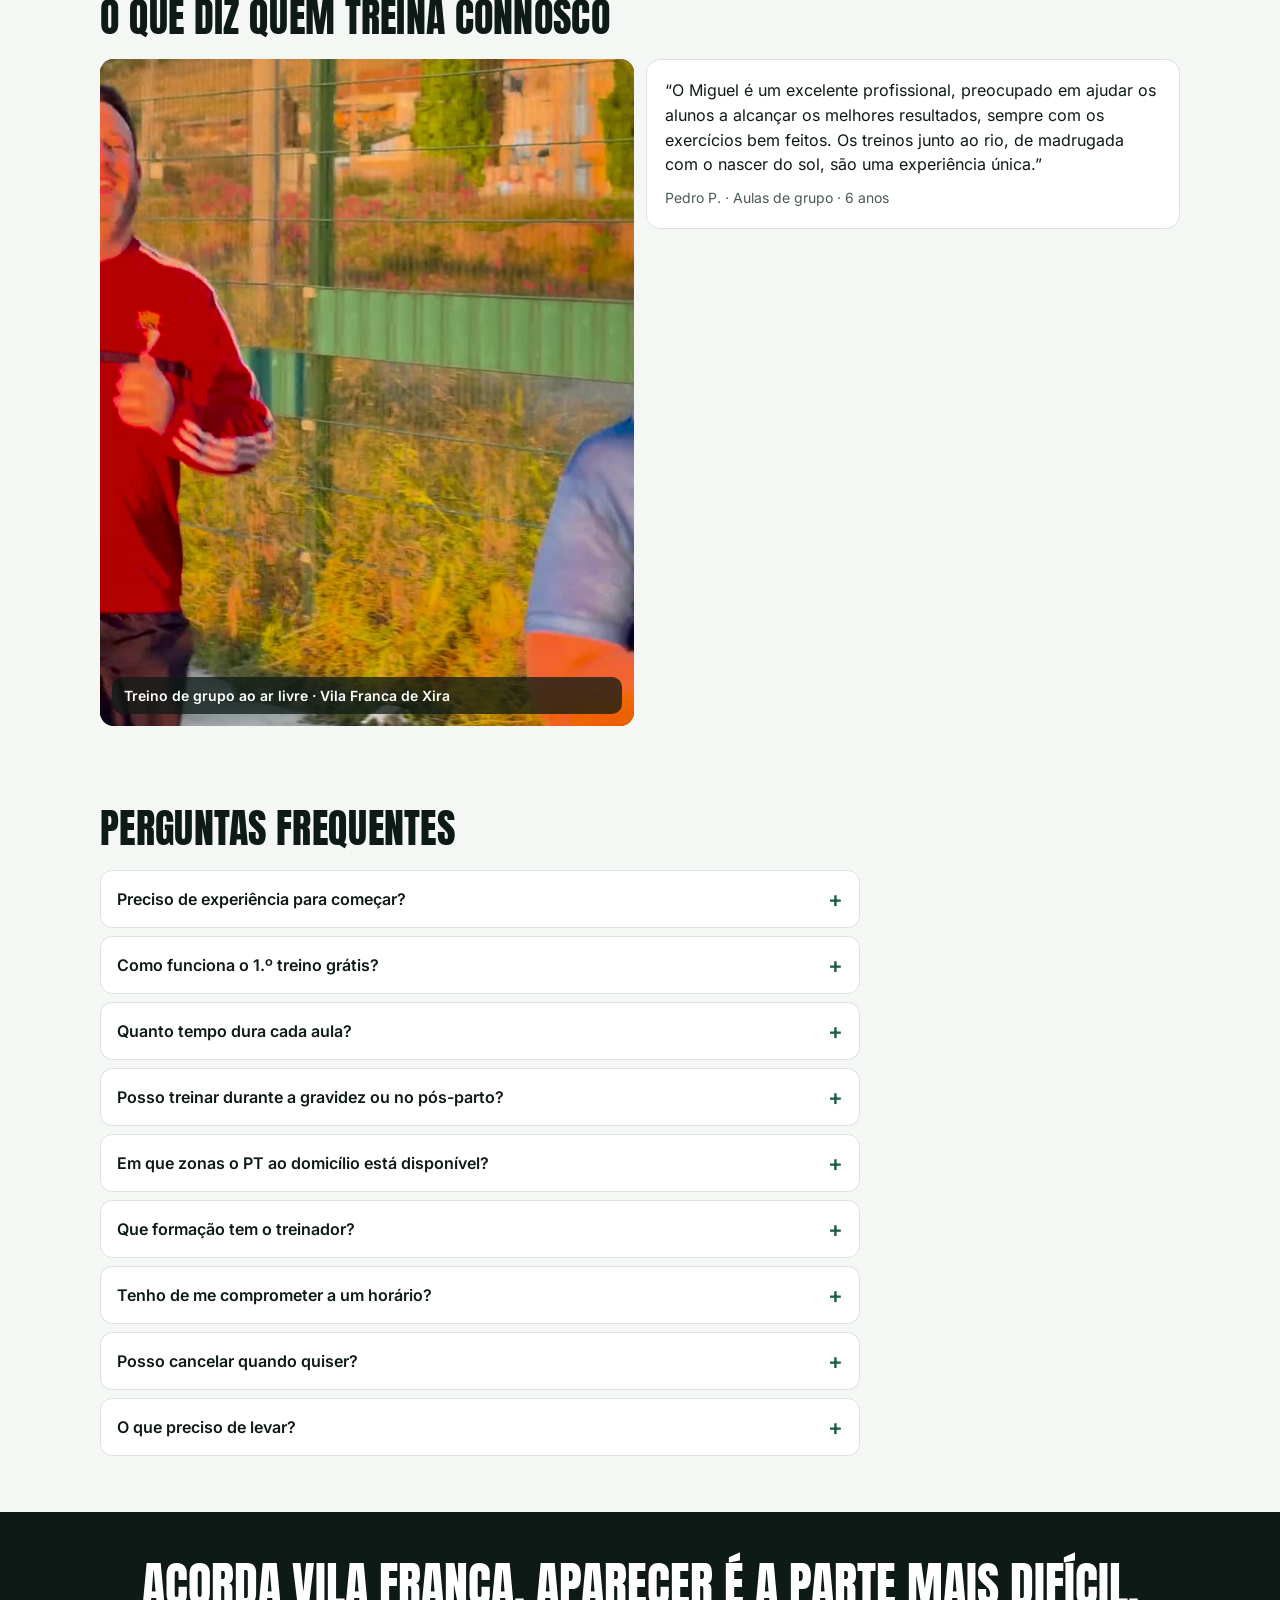
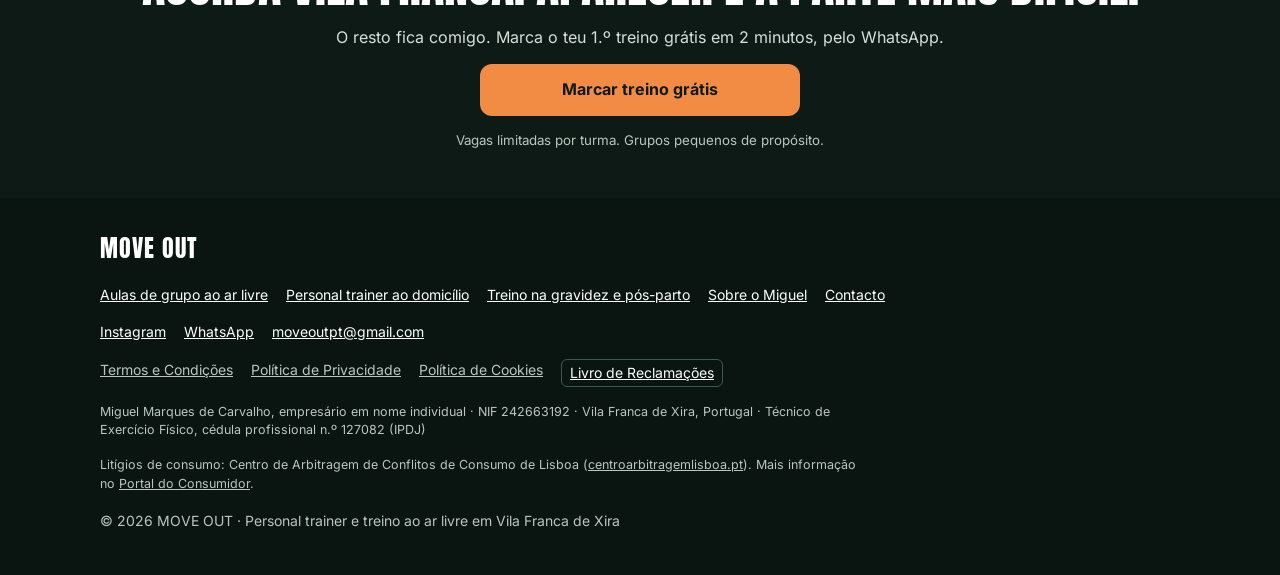
==== commit a12ee89a: "Conformidade legal (termos, cookies, privacidade, RAL, fontes locais) e SEO (schema ligado, menu em " ====
--- a/index.html
+++ b/index.html
@@ -4,11 +4,17 @@
   <meta charset="utf-8">
   <meta name="viewport" content="width=device-width, initial-scale=1, viewport-fit=cover">
   <!-- O título é o que mais pesa no Google: começa pela pesquisa que as pessoas fazem -->
-  <title>Personal Trainer em Vila Franca de Xira · Treino ao Ar Livre | MOVE OUT</title>
-  <meta name="description" content="Personal trainer licenciado em Vila Franca de Xira. Aulas de grupo junto ao Tejo, PT ao domicílio em VFX, Alhandra e Alverca, online e na gravidez. 1.º treino grátis.">
+  <title>Personal Trainer em Vila Franca de Xira · Treino Outdoor | MOVE OUT</title>
+  <meta name="description" content="Personal trainer em Vila Franca de Xira. Aulas de grupo junto ao Tejo, PT ao domicílio em VFX, Alhandra e Alverca, online e na gravidez. 1.º treino grátis.">
   <meta name="theme-color" content="#0E1A16">
   <link rel="canonical" href="https://moveoutvfx.com/">
   <link rel="icon" href="/favicon.svg" type="image/svg+xml">
+  <link rel="icon" href="/img/favicon-48.png" sizes="48x48" type="image/png">
+  <link rel="apple-touch-icon" href="/img/apple-touch-icon.png">
+  <link rel="manifest" href="/site.webmanifest">
+  <!-- Tipos de letra alojados no próprio site (sem enviar o IP dos visitantes para a Google) -->
+  <link rel="preload" href="/fonts/inter.woff2" as="font" type="font/woff2" crossorigin>
+  <link rel="preload" href="/fonts/anton.woff2" as="font" type="font/woff2" crossorigin>
 
   <!-- Pré-visualização quando partilhas o link (Instagram, WhatsApp, Facebook) -->
   <meta property="og:type" content="website">
@@ -23,34 +29,224 @@
   <meta name="twitter:card" content="summary_large_image">
 
   <!-- Tipos de letra: Anton (títulos) e Inter (texto) -->
-  <link rel="preconnect" href="https://fonts.googleapis.com">
-  <link rel="preconnect" href="https://fonts.gstatic.com" crossorigin>
-  <link href="https://fonts.googleapis.com/css2?family=Anton&family=Inter:wght@400;500;600;700&display=swap" rel="stylesheet">
-
-  <link rel="stylesheet" href="/css/styles.css?v=5">
+
+  <link rel="preload" href="/media/hero-poster.jpg?v=3" as="image" fetchpriority="high">
+  <link rel="stylesheet" href="/css/styles.css?v=6">
 
   <!-- Dados para o Google perceber que é um negócio local -->
   <script type="application/ld+json">
-  {
-    "@context": "https://schema.org",
-    "@type": "ExerciseGym",
-    "name": "MOVE OUT",
-    "foundingDate": "2020-10",
-    "description": "Personal trainer e treino ao ar livre em Vila Franca de Xira.",
-    "image": "https://moveoutvfx.com/img/og-image.png",
-    "founder": { "@type": "Person", "name": "Miguel Carvalho", "jobTitle": "Personal Trainer", "url": "https://moveoutvfx.com/sobre" },
-    "url": "https://moveoutvfx.com/",
-    "telephone": "+351963053499",
-    "email": "moveoutpt@gmail.com",
-    "address": {
-      "@type": "PostalAddress",
-      "addressLocality": "Vila Franca de Xira",
-      "addressCountry": "PT"
+{
+  "@context": "https://schema.org",
+  "@graph": [
+    {
+      "@type": "WebSite",
+      "@id": "https://moveoutvfx.com/#site",
+      "url": "https://moveoutvfx.com/",
+      "name": "MOVE OUT",
+      "inLanguage": "pt-PT",
+      "publisher": {
+        "@id": "https://moveoutvfx.com/#negocio"
+      }
     },
-    "areaServed": ["Vila Franca de Xira", "Alhandra", "Alverca do Ribatejo", "Castanheira do Ribatejo", "Carregado", "A-dos-Bispos", "Loja Nova", "Lisboa"],
-    "sameAs": ["https://www.instagram.com/moveoutpt/"],
-    "priceRange": "€€"
-  }
+    {
+      "@type": "ExerciseGym",
+      "@id": "https://moveoutvfx.com/#negocio",
+      "name": "MOVE OUT",
+      "alternateName": [
+        "Move Out VFX",
+        "Move Out PT"
+      ],
+      "description": "Personal trainer e treino ao ar livre em Vila Franca de Xira desde 2020: aulas de grupo junto ao Tejo (máximo 10 pessoas), personal training individual e a dois ao domicílio, ao ar livre ou online, e treino na gravidez e no pós-parto. Treinador licenciado em Desporto, Condição Física e Saúde e Técnico de Exercício Físico.",
+      "url": "https://moveoutvfx.com/",
+      "logo": "https://moveoutvfx.com/img/logo.png",
+      "image": [
+        "https://moveoutvfx.com/img/og-image.png",
+        "https://moveoutvfx.com/media/hero-poster.jpg"
+      ],
+      "slogan": "Bom dia, malta.",
+      "foundingDate": "2020-10",
+      "founder": {
+        "@id": "https://moveoutvfx.com/sobre#miguel"
+      },
+      "employee": {
+        "@id": "https://moveoutvfx.com/sobre#miguel"
+      },
+      "telephone": "+351963053499",
+      "email": "moveoutpt@gmail.com",
+      "address": {
+        "@type": "PostalAddress",
+        "addressLocality": "Vila Franca de Xira",
+        "addressRegion": "Lisboa",
+        "postalCode": "2600",
+        "addressCountry": "PT"
+      },
+      "geo": {
+        "@type": "GeoCoordinates",
+        "latitude": 38.9552,
+        "longitude": -8.9897
+      },
+      "areaServed": [
+        {
+          "@type": "City",
+          "name": "Vila Franca de Xira"
+        },
+        {
+          "@type": "City",
+          "name": "Alhandra"
+        },
+        {
+          "@type": "City",
+          "name": "Alverca do Ribatejo"
+        },
+        {
+          "@type": "City",
+          "name": "Castanheira do Ribatejo"
+        },
+        {
+          "@type": "City",
+          "name": "Carregado"
+        },
+        {
+          "@type": "City",
+          "name": "A-dos-Bispos"
+        },
+        {
+          "@type": "City",
+          "name": "Loja Nova"
+        },
+        {
+          "@type": "City",
+          "name": "Lisboa"
+        }
+      ],
+      "priceRange": "20€ – 160€ por mês",
+      "currenciesAccepted": "EUR",
+      "paymentAccepted": "MB WAY, Multibanco, cartão",
+      "knowsLanguage": "pt-PT",
+      "isAccessibleForFree": false,
+      "sameAs": [
+        "https://www.instagram.com/moveoutpt/"
+      ],
+      "hasOfferCatalog": {
+        "@type": "OfferCatalog",
+        "name": "Treinos MOVE OUT",
+        "itemListElement": [
+          {
+            "@type": "Offer",
+            "itemOffered": {
+              "@id": "https://moveoutvfx.com/aulas-de-grupo-ao-ar-livre-vila-franca-de-xira#servico"
+            },
+            "price": "20",
+            "priceCurrency": "EUR",
+            "description": "Aulas de grupo, mensalidade 1x por semana (desde)"
+          },
+          {
+            "@type": "Offer",
+            "itemOffered": {
+              "@id": "https://moveoutvfx.com/personal-trainer-vila-franca-de-xira#servico"
+            },
+            "price": "80",
+            "priceCurrency": "EUR",
+            "description": "PT individual, 1x por semana, por mês (desde)"
+          },
+          {
+            "@type": "Offer",
+            "itemOffered": {
+              "@id": "https://moveoutvfx.com/treino-gravidez-pos-parto-vila-franca-de-xira#servico"
+            },
+            "price": "80",
+            "priceCurrency": "EUR",
+            "description": "PT na gravidez e pós-parto, 1x por semana, por mês (desde)"
+          }
+        ]
+      }
+    },
+    {
+      "@type": "Person",
+      "@id": "https://moveoutvfx.com/sobre#miguel",
+      "name": "Miguel Carvalho",
+      "url": "https://moveoutvfx.com/sobre",
+      "jobTitle": "Personal Trainer"
+    },
+    {
+      "@type": "FAQPage",
+      "mainEntity": [
+        {
+          "@type": "Question",
+          "name": "Preciso de experiência para começar?",
+          "acceptedAnswer": {
+            "@type": "Answer",
+            "text": "Não. As aulas adaptam-se a todos os níveis, de quem nunca treinou a quem já tem base. O Miguel ajusta a intensidade a cada pessoa."
+          }
+        },
+        {
+          "@type": "Question",
+          "name": "Como funciona o 1.º treino grátis?",
+          "acceptedAnswer": {
+            "@type": "Answer",
+            "text": "Mandas mensagem pelo WhatsApp, combinamos o dia e apareces. Sem compromisso e sem pressão: experimentas e decides no fim."
+          }
+        },
+        {
+          "@type": "Question",
+          "name": "Quanto tempo dura cada aula?",
+          "acceptedAnswer": {
+            "@type": "Answer",
+            "text": "As aulas de grupo duram no máximo 45 minutos. As sessões de PT Individual e PT Duo ajustam-se às tuas necessidades e disponibilidade."
+          }
+        },
+        {
+          "@type": "Question",
+          "name": "Posso treinar durante a gravidez ou no pós-parto?",
+          "acceptedAnswer": {
+            "@type": "Answer",
+            "text": "Sim. Temos um programa de PT específico para gravidez e pós-parto, com treino adaptado e seguro em cada fase."
+          }
+        },
+        {
+          "@type": "Question",
+          "name": "Em que zonas o PT ao domicílio está disponível?",
+          "acceptedAnswer": {
+            "@type": "Answer",
+            "text": "Em Vila Franca de Xira, Alhandra, Alverca do Ribatejo, Castanheira do Ribatejo, Carregado, A-dos-Bispos, Loja Nova e arredores. Levo o material comigo. Se moras um pouco mais longe, ou não vês a tua terra na lista, pergunta."
+          }
+        },
+        {
+          "@type": "Question",
+          "name": "Que formação tem o treinador?",
+          "acceptedAnswer": {
+            "@type": "Answer",
+            "text": "Licenciatura em Desporto, Condição Física e Saúde (Escola Superior de Desporto de Rio Maior) com título profissional de Técnico de Exercício Físico, cédula n.º 127082. Tem também formação específica em exercício na gravidez e no pós-parto e em diástase abdominal."
+          }
+        },
+        {
+          "@type": "Question",
+          "name": "Tenho de me comprometer a um horário?",
+          "acceptedAnswer": {
+            "@type": "Answer",
+            "text": "Não. Um horário fixo ajuda a garantir a tua vaga, mas podes mudar conforme a tua disponibilidade."
+          }
+        },
+        {
+          "@type": "Question",
+          "name": "Posso cancelar quando quiser?",
+          "acceptedAnswer": {
+            "@type": "Answer",
+            "text": "Sim. Não há fidelização. Podes ajustar ou cancelar o plano a qualquer momento, com 30 dias de aviso."
+          }
+        },
+        {
+          "@type": "Question",
+          "name": "O que preciso de levar?",
+          "acceptedAnswer": {
+            "@type": "Answer",
+            "text": "Uma garrafa de água e vontade de treinar. O resto é comigo."
+          }
+        }
+      ]
+    }
+  ]
+}
   </script>
 </head>
 <body>
@@ -58,16 +254,15 @@
 <header class="site-header">
   <div class="wrap">
     <a class="brand" href="/">MOVE OUT</a>
+    <a class="app-link" data-wa="marcar o treino grátis" href="https://wa.me/351963053499">Treino grátis</a>
     <nav class="nav" aria-label="Principal">
-      <a href="#treinos">Treinos</a>
       <a href="/aulas-de-grupo-ao-ar-livre-vila-franca-de-xira">Aulas de grupo</a>
-      <a href="#precos">Preços</a>
+      <a href="/personal-trainer-vila-franca-de-xira">Personal training</a>
       <a href="/treino-gravidez-pos-parto-vila-franca-de-xira">Gravidez</a>
-      <a href="/personal-trainer-vila-franca-de-xira">Personal training</a>
+      <a href="/#precos">Preços</a>
       <a href="/sobre">Sobre</a>
-      <a href="#faq">Dúvidas</a>
+      <a href="/contacto">Contacto</a>
     </nav>
-    <a class="app-link" data-wa="marcar o treino grátis" href="https://wa.me/351963053499">Treino grátis</a>
   </div>
 </header>
 
@@ -77,7 +272,7 @@
   <section class="hero">
     <div class="hero-media">
       <!-- Vídeo em loop, sem som. "playsinline" impede o iPhone de abrir em ecrã inteiro. -->
-      <video autoplay muted loop playsinline preload="auto" poster="/media/hero-poster.jpg?v=3" aria-hidden="true">
+      <video autoplay muted loop playsinline preload="metadata" poster="/media/hero-poster.jpg?v=3" aria-hidden="true">
         <source src="/media/hero.mp4?v=3" type="video/mp4">
       </video>
     </div>
@@ -185,7 +380,8 @@
           <div class="spot-body">
             <h3>Jardim Municipal Constantino Palha ou Parque Dr. Luís César Pereira</h3>
             <div class="row"><span class="muted">Terça, Quinta</span><b>18h00</b></div>
-            <a href="https://www.google.com/maps/search/?api=1&query=Jardim+Municipal+Constantino+Palha+Vila+Franca+de+Xira" target="_blank" rel="noopener">Abrir no mapa →</a>
+            <a href="https://www.google.com/maps/search/?api=1&query=Jardim+Municipal+Constantino+Palha+Vila+Franca+de+Xira" target="_blank" rel="noopener">Jardim Municipal no mapa →</a>
+            <a href="https://www.google.com/maps/search/?api=1&query=Parque+Dr.+Lu%C3%ADs+C%C3%A9sar+Pereira+Vila+Franca+de+Xira" target="_blank" rel="noopener">Parque Dr. Luís César Pereira no mapa →</a>
           </div>
         </article>
       </div>
@@ -256,7 +452,7 @@
         </div>
       </div>
 
-      <p class="pay-note">Pagas por MB WAY, Multibanco ou cartão.</p>
+      <p class="pay-note">Pagas por MB WAY, Multibanco ou cartão. Preços finais, com impostos incluídos. <a href="/termos">Condições</a>.</p>
     </div>
   </section>
 
@@ -329,21 +525,33 @@
 <footer class="site-footer">
   <div class="wrap">
     <a class="brand" href="/">MOVE OUT</a>
+    <nav class="links" aria-label="Rodapé">
+      <a href="/aulas-de-grupo-ao-ar-livre-vila-franca-de-xira">Aulas de grupo ao ar livre</a>
+      <a href="/personal-trainer-vila-franca-de-xira">Personal trainer ao domicílio</a>
+      <a href="/treino-gravidez-pos-parto-vila-franca-de-xira">Treino na gravidez e pós-parto</a>
+      <a href="/sobre">Sobre o Miguel</a>
+      <a href="/contacto">Contacto</a>
+    </nav>
     <div class="links">
       <a href="https://www.instagram.com/moveoutpt/" target="_blank" rel="noopener">Instagram</a>
       <a data-wa="saber mais" href="https://wa.me/351963053499">WhatsApp</a>
       <a href="mailto:moveoutpt@gmail.com">moveoutpt@gmail.com</a>
     </div>
     <div class="links small">
-      <a href="/sobre">Sobre o Miguel</a>
-      <a href="/contacto">Contacto</a>
+      <a href="/termos">Termos e Condições</a>
       <a href="/privacidade">Política de Privacidade</a>
-      <a href="https://www.livroreclamacoes.pt" target="_blank" rel="noopener">Livro de Reclamações</a>
-    </div>
-    <span>© <span id="year">2026</span> MOVE OUT · Vila Franca de Xira · Treino outdoor · Personal training · Online</span>
+      <a href="/cookies">Política de Cookies</a>
+      <a class="lre" href="https://www.livroreclamacoes.pt" target="_blank" rel="noopener">Livro de Reclamações</a>
+    </div>
+    <!-- Dados legais obrigatórios (DL 7/2004 e Lei 144/2015) -->
+    <p class="legal">Miguel Marques de Carvalho, empresário em nome individual · NIF 242663192 · Vila Franca de Xira, Portugal · Técnico de Exercício Físico, cédula profissional n.º 127082 (IPDJ)</p>
+    <p class="legal">Litígios de consumo: Centro de Arbitragem de Conflitos de Consumo de Lisboa (<a href="https://www.centroarbitragemlisboa.pt" target="_blank" rel="noopener">centroarbitragemlisboa.pt</a>). Mais informação no <a href="https://www.consumidor.gov.pt" target="_blank" rel="noopener">Portal do Consumidor</a>.</p>
+    <span>© <span id="year">2026</span> MOVE OUT · Personal trainer e treino ao ar livre em Vila Franca de Xira</span>
   </div>
 </footer>
 
-<script src="/js/main.js?v=5" defer></script>
+<script src="/js/main.js?v=6" defer></script>
+<!-- Estatísticas de visitas sem cookies (Vercel Web Analytics) -->
+<script defer src="/_vercel/insights/script.js"></script>
 </body>
 </html>
--- a/css/styles.css
+++ b/css/styles.css
@@ -3,6 +3,18 @@
    Mobile primeiro: as regras base são para telemóvel e os
    @media no fim ajustam para ecrãs maiores.
    ========================================================= */
+
+/* ---------- 0. Tipos de letra (alojados no próprio site) ----------
+   Antes vinham do Google Fonts, o que enviava o IP de cada visitante
+   para a Google sem consentimento (problema de RGPD). Agora estão em /fonts. */
+@font-face {
+  font-family: "Anton"; font-style: normal; font-weight: 400; font-display: swap;
+  src: url("/fonts/anton.woff2") format("woff2");
+}
+@font-face {
+  font-family: "Inter"; font-style: normal; font-weight: 100 900; font-display: swap;
+  src: url("/fonts/inter.woff2") format("woff2");
+}
 
 /* ---------- 1. Cores e medidas (tokens) ----------
    Mudas uma cor aqui e muda no site todo. */
@@ -30,6 +42,8 @@
 /* ---------- 2. Base ---------- */
 *, *::before, *::after { box-sizing: border-box; }
 html { scroll-behavior: smooth; -webkit-text-size-adjust: 100%; }
+/* As âncoras (#precos, #faq…) não ficam escondidas por baixo do cabeçalho fixo */
+[id] { scroll-margin-top: 112px; }
 body {
   margin: 0;
   background: var(--bg);
@@ -111,10 +125,20 @@
   color: #fff; text-decoration: none;
 }
 .brand:hover { color: #fff; }
-.nav { display: none; } /* no telemóvel só mostramos o botão da app */
-.nav a { color: #D6E0DB; text-decoration: none; font-weight: 500; font-size: 15px; }
-.nav a:hover { color: #fff; }
+/* No telemóvel o menu fica numa segunda linha, que desliza para o lado.
+   Assim quem chega do Instagram consegue navegar por todas as páginas. */
+.site-header .wrap { flex-wrap: wrap; column-gap: 16px; }
+.nav {
+  order: 3; width: 100%;
+  display: flex; gap: 20px; overflow-x: auto; white-space: nowrap;
+  padding: 2px 0 12px; scrollbar-width: none;
+}
+.nav::-webkit-scrollbar { display: none; }
+.nav a { color: #D6E0DB; text-decoration: none; font-weight: 500; font-size: 14px; }
+.nav a:hover, .nav a[aria-current="page"] { color: #fff; }
+.nav a[aria-current="page"] { text-decoration: underline; text-underline-offset: 6px; text-decoration-color: var(--sun); }
 .app-link {
+  order: 2;
   display: inline-flex; align-items: center; min-height: 44px; padding: 0 14px;
   border: 1px solid #3E5A50; border-radius: 999px;
   color: #fff; font-size: 13px; font-weight: 600; text-decoration: none;
@@ -300,6 +324,10 @@
 .site-footer a:hover { color: var(--sun-soft); }
 .links { display: flex; flex-wrap: wrap; gap: 8px 18px; }
 .links.small a { color: var(--muted-dark); }
+.site-footer .legal { font-size: 12.5px; line-height: 1.5; color: var(--muted-dark); max-width: 760px; }
+.site-footer .legal a { color: var(--muted-dark); text-decoration: underline; }
+/* Livro de Reclamações em destaque, como pede o DL 74/2017 */
+.site-footer .links.small a.lre { color: #fff; border: 1px solid #3E5A50; border-radius: 6px; padding: 2px 8px; }
 
 /* ---------- 14. Páginas de texto (privacidade, contacto) ---------- */
 .page { padding: 40px 0 64px; }
@@ -313,6 +341,9 @@
 .page th, .page td { text-align: left; padding: 10px 8px; border-bottom: 1px solid var(--line); vertical-align: top; }
 .page th { font-weight: 600; }
 .contact-list { display: grid; gap: 12px; margin-top: 20px; }
+.page h3 { font-size: 17px; margin: 24px 0 8px; }
+.legal-box { background: var(--card); border: 1px dashed var(--line); border-radius: var(--radius); padding: 16px 18px; font-size: 15px; }
+.legal-box p + p { margin-top: 6px; }
 
 /* ---------- 15. Ecrãs maiores ---------- */
 @media (min-width: 640px) {
@@ -327,7 +358,9 @@
 @media (min-width: 960px) {
   .title { font-size: 40px; }
   .section { padding-top: 72px; }
-  .nav { display: flex; gap: 28px; }
+  .site-header .wrap { flex-wrap: nowrap; }
+  .nav { order: 1; width: auto; gap: 28px; padding: 0; margin-left: auto; margin-right: 12px; }
+  .nav a { font-size: 15px; }
 
   /* No computador: texto à esquerda, vídeo vertical à direita (como um ecrã de telemóvel).
      Esticar um vídeo vertical à largura toda deixava-o desfocado e cortado. */
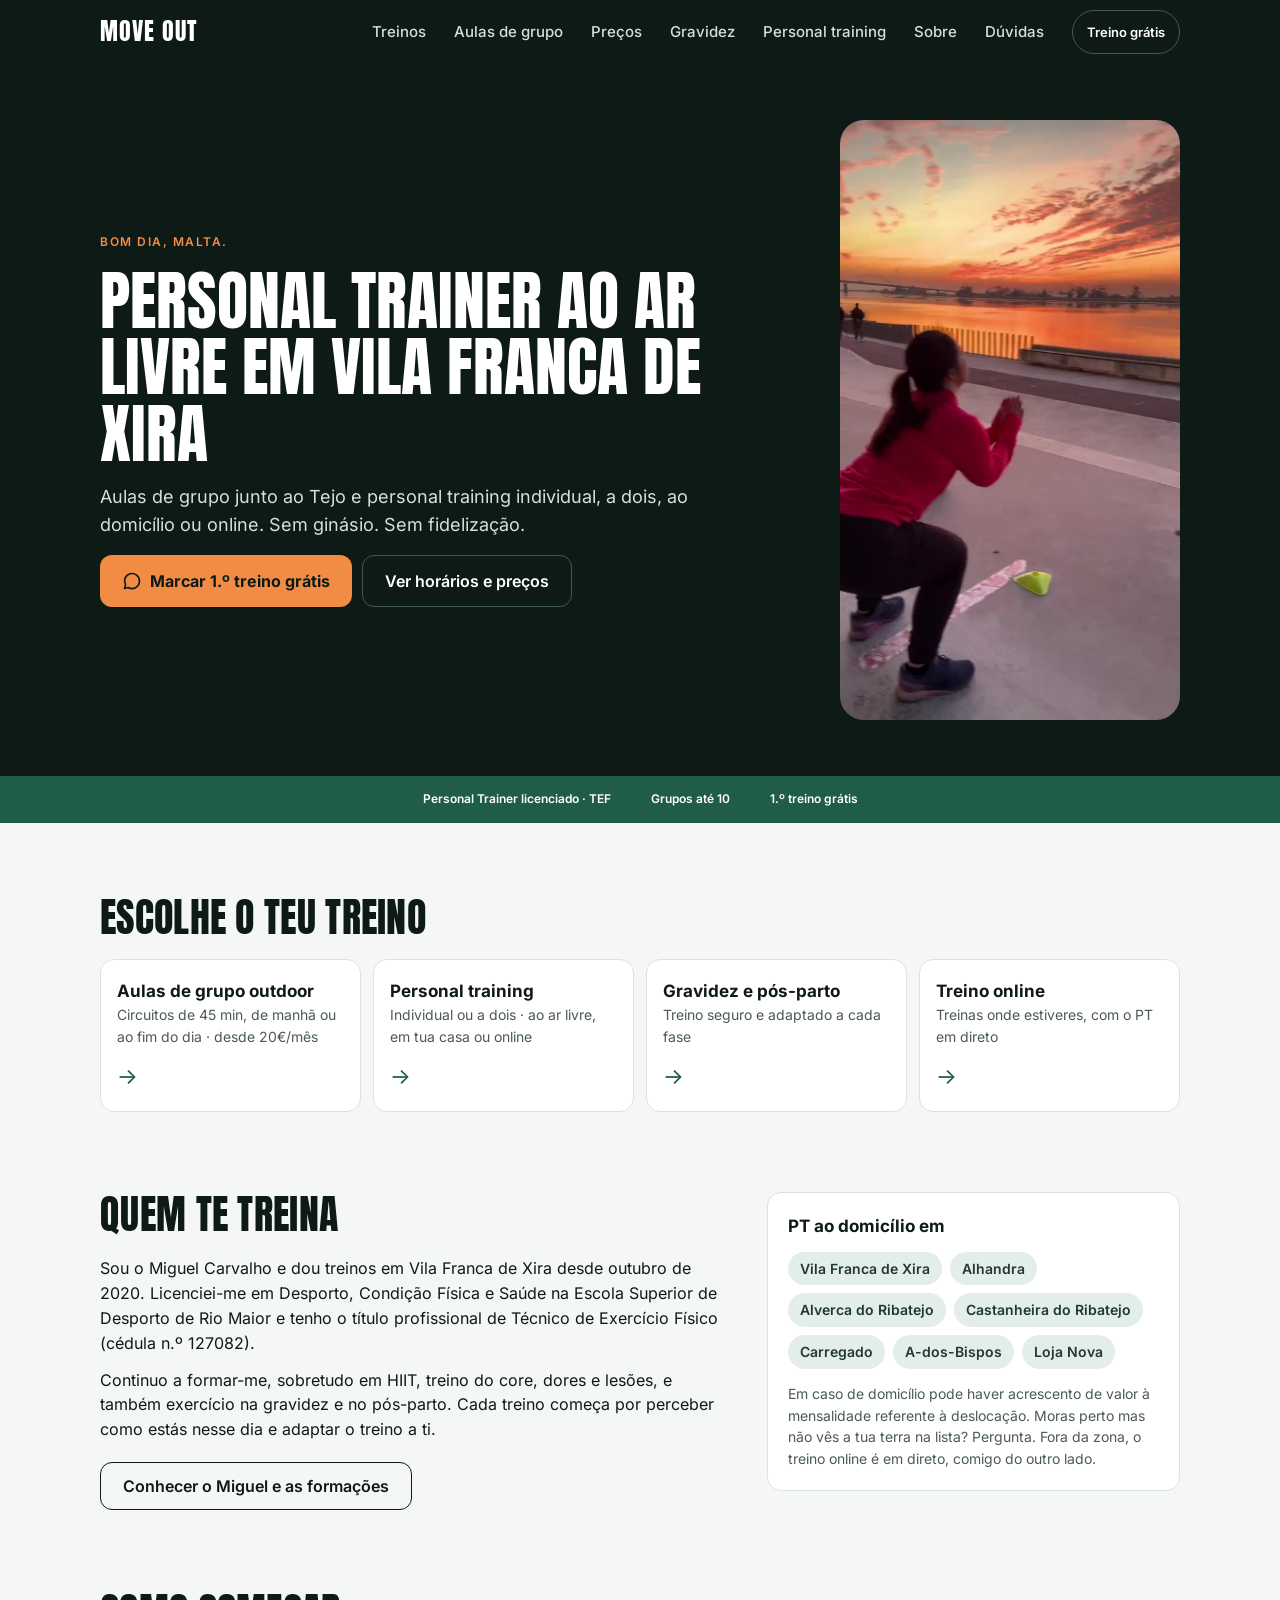
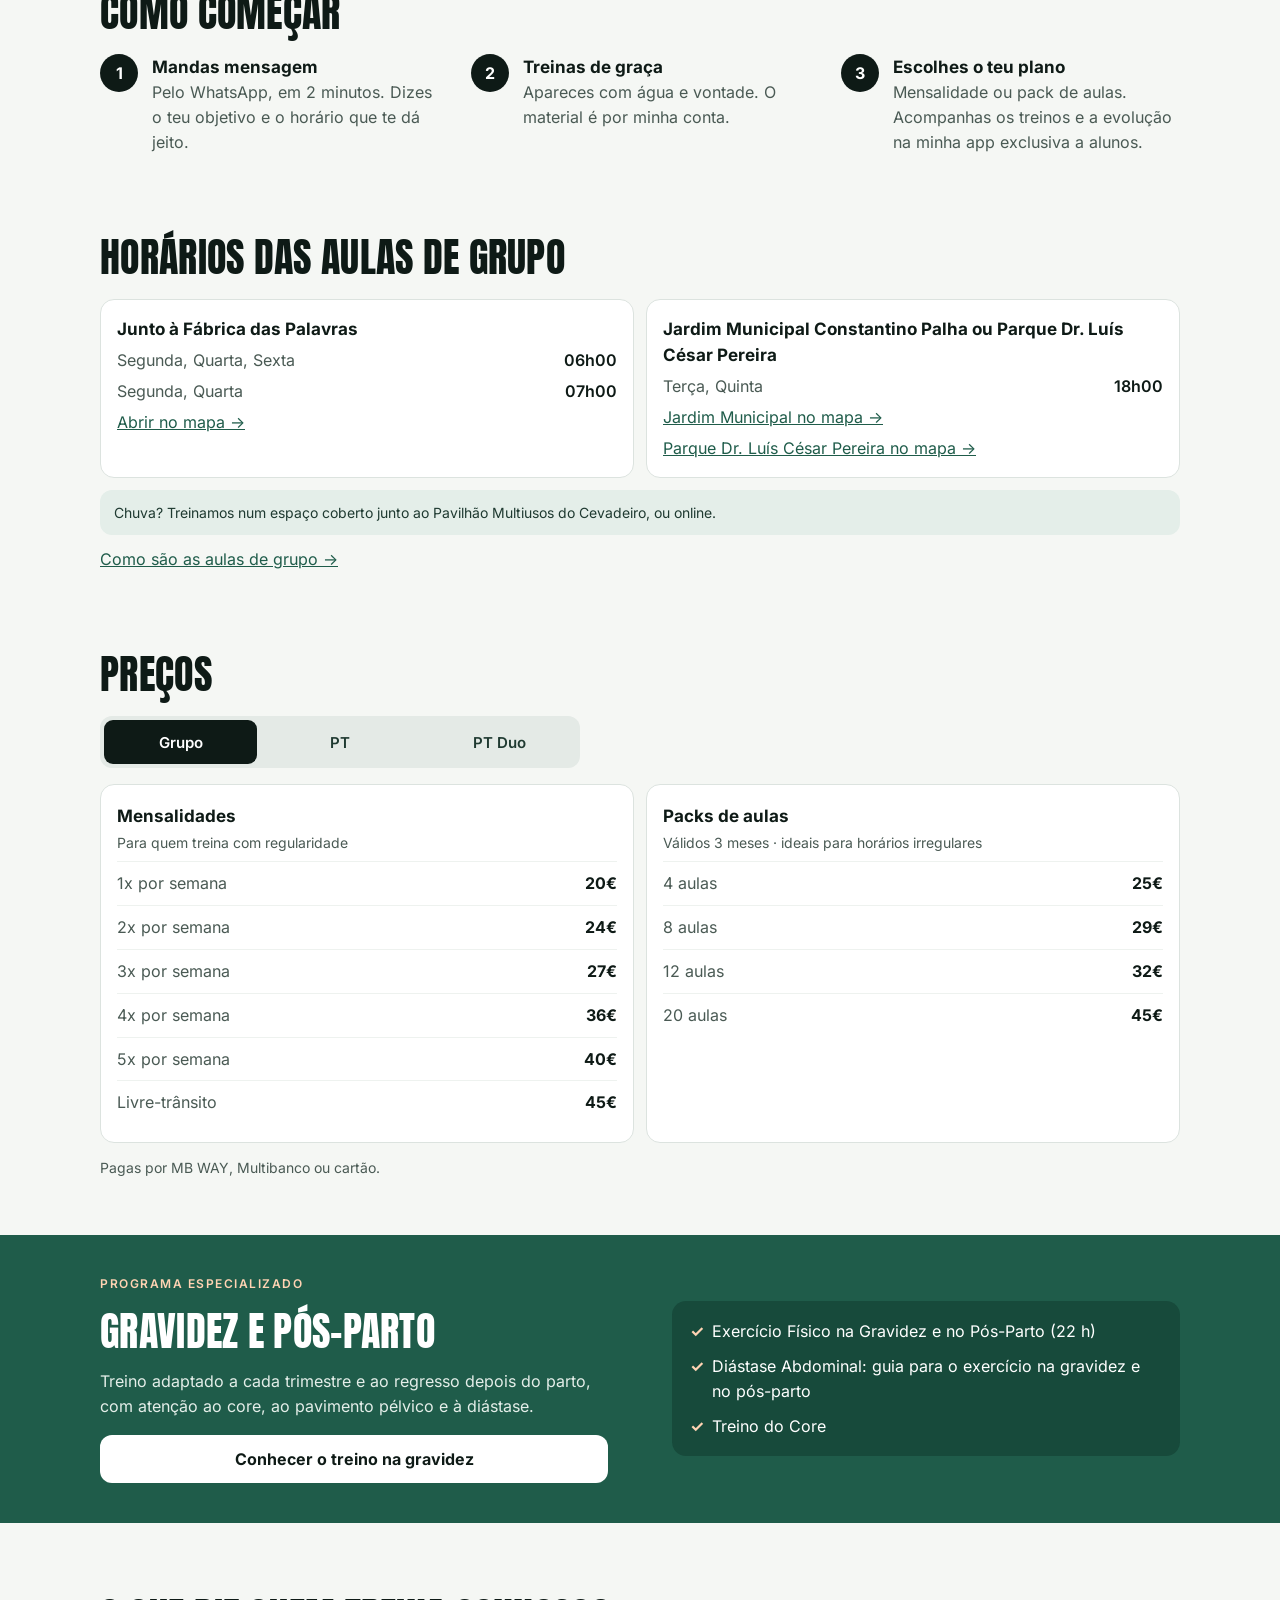
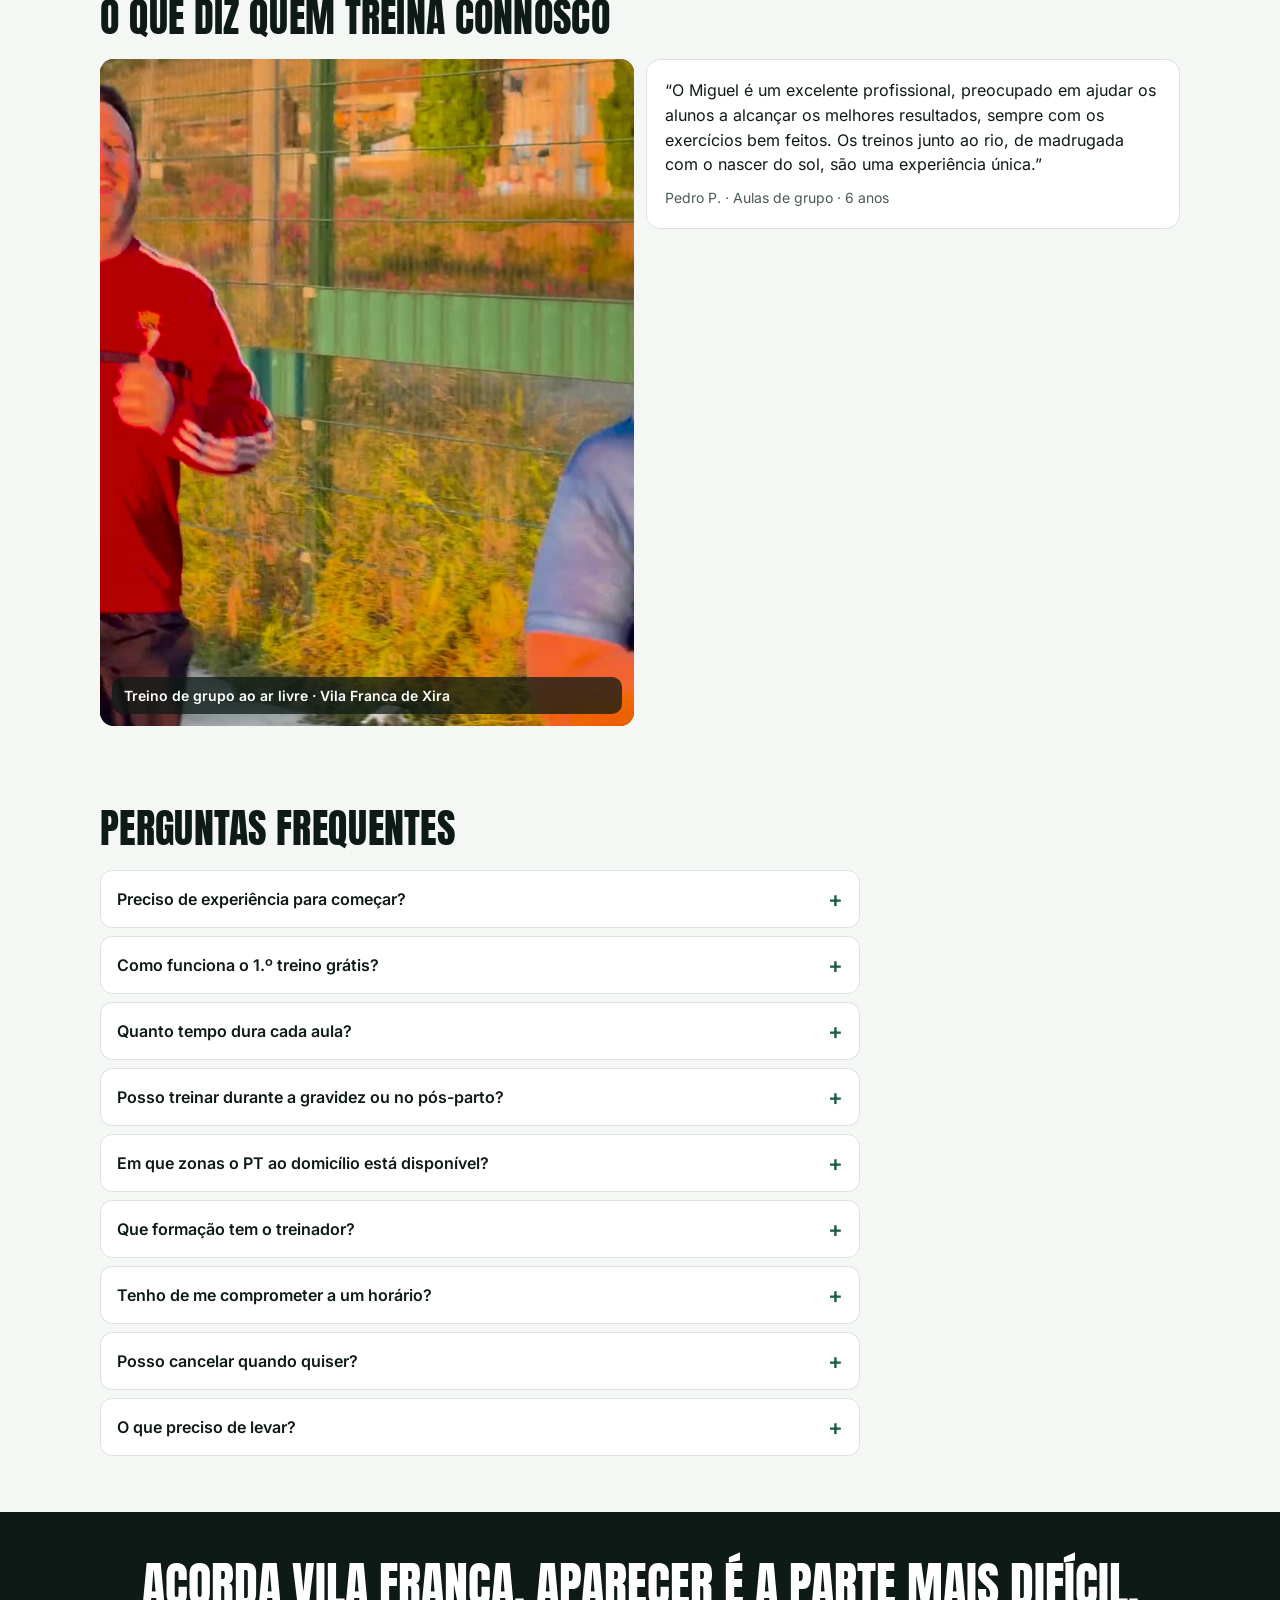
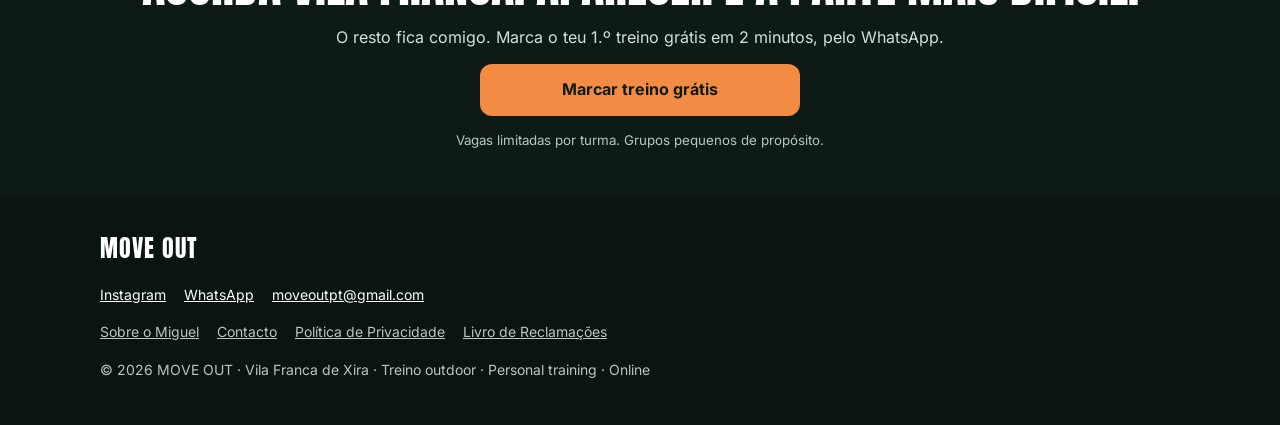
==== commit 4806f761: "Install Vercel Web Analytics ## Vercel Web Analytics Installation - Completed  Successfully installe" ====
--- a/index.html
+++ b/index.html
@@ -4,17 +4,11 @@
   <meta charset="utf-8">
   <meta name="viewport" content="width=device-width, initial-scale=1, viewport-fit=cover">
   <!-- O título é o que mais pesa no Google: começa pela pesquisa que as pessoas fazem -->
-  <title>Personal Trainer em Vila Franca de Xira · Treino Outdoor | MOVE OUT</title>
-  <meta name="description" content="Personal trainer em Vila Franca de Xira. Aulas de grupo junto ao Tejo, PT ao domicílio em VFX, Alhandra e Alverca, online e na gravidez. 1.º treino grátis.">
+  <title>Personal Trainer em Vila Franca de Xira · Treino ao Ar Livre | MOVE OUT</title>
+  <meta name="description" content="Personal trainer licenciado em Vila Franca de Xira. Aulas de grupo junto ao Tejo, PT ao domicílio em VFX, Alhandra e Alverca, online e na gravidez. 1.º treino grátis.">
   <meta name="theme-color" content="#0E1A16">
   <link rel="canonical" href="https://moveoutvfx.com/">
   <link rel="icon" href="/favicon.svg" type="image/svg+xml">
-  <link rel="icon" href="/img/favicon-48.png" sizes="48x48" type="image/png">
-  <link rel="apple-touch-icon" href="/img/apple-touch-icon.png">
-  <link rel="manifest" href="/site.webmanifest">
-  <!-- Tipos de letra alojados no próprio site (sem enviar o IP dos visitantes para a Google) -->
-  <link rel="preload" href="/fonts/inter.woff2" as="font" type="font/woff2" crossorigin>
-  <link rel="preload" href="/fonts/anton.woff2" as="font" type="font/woff2" crossorigin>
 
   <!-- Pré-visualização quando partilhas o link (Instagram, WhatsApp, Facebook) -->
   <meta property="og:type" content="website">
@@ -29,224 +23,37 @@
   <meta name="twitter:card" content="summary_large_image">
 
   <!-- Tipos de letra: Anton (títulos) e Inter (texto) -->
-
-  <link rel="preload" href="/media/hero-poster.jpg?v=3" as="image" fetchpriority="high">
-  <link rel="stylesheet" href="/css/styles.css?v=6">
+  <link rel="preconnect" href="https://fonts.googleapis.com">
+  <link rel="preconnect" href="https://fonts.gstatic.com" crossorigin>
+  <link href="https://fonts.googleapis.com/css2?family=Anton&family=Inter:wght@400;500;600;700&display=swap" rel="stylesheet">
+
+  <link rel="stylesheet" href="/css/styles.css?v=5">
+
+  <!-- Vercel Web Analytics -->
+  <script defer src="https://cdn.vercel-insights.com/v1/script.js"></script>
 
   <!-- Dados para o Google perceber que é um negócio local -->
   <script type="application/ld+json">
-{
-  "@context": "https://schema.org",
-  "@graph": [
-    {
-      "@type": "WebSite",
-      "@id": "https://moveoutvfx.com/#site",
-      "url": "https://moveoutvfx.com/",
-      "name": "MOVE OUT",
-      "inLanguage": "pt-PT",
-      "publisher": {
-        "@id": "https://moveoutvfx.com/#negocio"
-      }
+  {
+    "@context": "https://schema.org",
+    "@type": "ExerciseGym",
+    "name": "MOVE OUT",
+    "foundingDate": "2020-10",
+    "description": "Personal trainer e treino ao ar livre em Vila Franca de Xira.",
+    "image": "https://moveoutvfx.com/img/og-image.png",
+    "founder": { "@type": "Person", "name": "Miguel Carvalho", "jobTitle": "Personal Trainer", "url": "https://moveoutvfx.com/sobre" },
+    "url": "https://moveoutvfx.com/",
+    "telephone": "+351963053499",
+    "email": "moveoutpt@gmail.com",
+    "address": {
+      "@type": "PostalAddress",
+      "addressLocality": "Vila Franca de Xira",
+      "addressCountry": "PT"
     },
-    {
-      "@type": "ExerciseGym",
-      "@id": "https://moveoutvfx.com/#negocio",
-      "name": "MOVE OUT",
-      "alternateName": [
-        "Move Out VFX",
-        "Move Out PT"
-      ],
-      "description": "Personal trainer e treino ao ar livre em Vila Franca de Xira desde 2020: aulas de grupo junto ao Tejo (máximo 10 pessoas), personal training individual e a dois ao domicílio, ao ar livre ou online, e treino na gravidez e no pós-parto. Treinador licenciado em Desporto, Condição Física e Saúde e Técnico de Exercício Físico.",
-      "url": "https://moveoutvfx.com/",
-      "logo": "https://moveoutvfx.com/img/logo.png",
-      "image": [
-        "https://moveoutvfx.com/img/og-image.png",
-        "https://moveoutvfx.com/media/hero-poster.jpg"
-      ],
-      "slogan": "Bom dia, malta.",
-      "foundingDate": "2020-10",
-      "founder": {
-        "@id": "https://moveoutvfx.com/sobre#miguel"
-      },
-      "employee": {
-        "@id": "https://moveoutvfx.com/sobre#miguel"
-      },
-      "telephone": "+351963053499",
-      "email": "moveoutpt@gmail.com",
-      "address": {
-        "@type": "PostalAddress",
-        "addressLocality": "Vila Franca de Xira",
-        "addressRegion": "Lisboa",
-        "postalCode": "2600",
-        "addressCountry": "PT"
-      },
-      "geo": {
-        "@type": "GeoCoordinates",
-        "latitude": 38.9552,
-        "longitude": -8.9897
-      },
-      "areaServed": [
-        {
-          "@type": "City",
-          "name": "Vila Franca de Xira"
-        },
-        {
-          "@type": "City",
-          "name": "Alhandra"
-        },
-        {
-          "@type": "City",
-          "name": "Alverca do Ribatejo"
-        },
-        {
-          "@type": "City",
-          "name": "Castanheira do Ribatejo"
-        },
-        {
-          "@type": "City",
-          "name": "Carregado"
-        },
-        {
-          "@type": "City",
-          "name": "A-dos-Bispos"
-        },
-        {
-          "@type": "City",
-          "name": "Loja Nova"
-        },
-        {
-          "@type": "City",
-          "name": "Lisboa"
-        }
-      ],
-      "priceRange": "20€ – 160€ por mês",
-      "currenciesAccepted": "EUR",
-      "paymentAccepted": "MB WAY, Multibanco, cartão",
-      "knowsLanguage": "pt-PT",
-      "isAccessibleForFree": false,
-      "sameAs": [
-        "https://www.instagram.com/moveoutpt/"
-      ],
-      "hasOfferCatalog": {
-        "@type": "OfferCatalog",
-        "name": "Treinos MOVE OUT",
-        "itemListElement": [
-          {
-            "@type": "Offer",
-            "itemOffered": {
-              "@id": "https://moveoutvfx.com/aulas-de-grupo-ao-ar-livre-vila-franca-de-xira#servico"
-            },
-            "price": "20",
-            "priceCurrency": "EUR",
-            "description": "Aulas de grupo, mensalidade 1x por semana (desde)"
-          },
-          {
-            "@type": "Offer",
-            "itemOffered": {
-              "@id": "https://moveoutvfx.com/personal-trainer-vila-franca-de-xira#servico"
-            },
-            "price": "80",
-            "priceCurrency": "EUR",
-            "description": "PT individual, 1x por semana, por mês (desde)"
-          },
-          {
-            "@type": "Offer",
-            "itemOffered": {
-              "@id": "https://moveoutvfx.com/treino-gravidez-pos-parto-vila-franca-de-xira#servico"
-            },
-            "price": "80",
-            "priceCurrency": "EUR",
-            "description": "PT na gravidez e pós-parto, 1x por semana, por mês (desde)"
-          }
-        ]
-      }
-    },
-    {
-      "@type": "Person",
-      "@id": "https://moveoutvfx.com/sobre#miguel",
-      "name": "Miguel Carvalho",
-      "url": "https://moveoutvfx.com/sobre",
-      "jobTitle": "Personal Trainer"
-    },
-    {
-      "@type": "FAQPage",
-      "mainEntity": [
-        {
-          "@type": "Question",
-          "name": "Preciso de experiência para começar?",
-          "acceptedAnswer": {
-            "@type": "Answer",
-            "text": "Não. As aulas adaptam-se a todos os níveis, de quem nunca treinou a quem já tem base. O Miguel ajusta a intensidade a cada pessoa."
-          }
-        },
-        {
-          "@type": "Question",
-          "name": "Como funciona o 1.º treino grátis?",
-          "acceptedAnswer": {
-            "@type": "Answer",
-            "text": "Mandas mensagem pelo WhatsApp, combinamos o dia e apareces. Sem compromisso e sem pressão: experimentas e decides no fim."
-          }
-        },
-        {
-          "@type": "Question",
-          "name": "Quanto tempo dura cada aula?",
-          "acceptedAnswer": {
-            "@type": "Answer",
-            "text": "As aulas de grupo duram no máximo 45 minutos. As sessões de PT Individual e PT Duo ajustam-se às tuas necessidades e disponibilidade."
-          }
-        },
-        {
-          "@type": "Question",
-          "name": "Posso treinar durante a gravidez ou no pós-parto?",
-          "acceptedAnswer": {
-            "@type": "Answer",
-            "text": "Sim. Temos um programa de PT específico para gravidez e pós-parto, com treino adaptado e seguro em cada fase."
-          }
-        },
-        {
-          "@type": "Question",
-          "name": "Em que zonas o PT ao domicílio está disponível?",
-          "acceptedAnswer": {
-            "@type": "Answer",
-            "text": "Em Vila Franca de Xira, Alhandra, Alverca do Ribatejo, Castanheira do Ribatejo, Carregado, A-dos-Bispos, Loja Nova e arredores. Levo o material comigo. Se moras um pouco mais longe, ou não vês a tua terra na lista, pergunta."
-          }
-        },
-        {
-          "@type": "Question",
-          "name": "Que formação tem o treinador?",
-          "acceptedAnswer": {
-            "@type": "Answer",
-            "text": "Licenciatura em Desporto, Condição Física e Saúde (Escola Superior de Desporto de Rio Maior) com título profissional de Técnico de Exercício Físico, cédula n.º 127082. Tem também formação específica em exercício na gravidez e no pós-parto e em diástase abdominal."
-          }
-        },
-        {
-          "@type": "Question",
-          "name": "Tenho de me comprometer a um horário?",
-          "acceptedAnswer": {
-            "@type": "Answer",
-            "text": "Não. Um horário fixo ajuda a garantir a tua vaga, mas podes mudar conforme a tua disponibilidade."
-          }
-        },
-        {
-          "@type": "Question",
-          "name": "Posso cancelar quando quiser?",
-          "acceptedAnswer": {
-            "@type": "Answer",
-            "text": "Sim. Não há fidelização. Podes ajustar ou cancelar o plano a qualquer momento, com 30 dias de aviso."
-          }
-        },
-        {
-          "@type": "Question",
-          "name": "O que preciso de levar?",
-          "acceptedAnswer": {
-            "@type": "Answer",
-            "text": "Uma garrafa de água e vontade de treinar. O resto é comigo."
-          }
-        }
-      ]
-    }
-  ]
-}
+    "areaServed": ["Vila Franca de Xira", "Alhandra", "Alverca do Ribatejo", "Castanheira do Ribatejo", "Carregado", "A-dos-Bispos", "Loja Nova", "Lisboa"],
+    "sameAs": ["https://www.instagram.com/moveoutpt/"],
+    "priceRange": "€€"
+  }
   </script>
 </head>
 <body>
@@ -254,15 +61,16 @@
 <header class="site-header">
   <div class="wrap">
     <a class="brand" href="/">MOVE OUT</a>
+    <nav class="nav" aria-label="Principal">
+      <a href="#treinos">Treinos</a>
+      <a href="/aulas-de-grupo-ao-ar-livre-vila-franca-de-xira">Aulas de grupo</a>
+      <a href="#precos">Preços</a>
+      <a href="/treino-gravidez-pos-parto-vila-franca-de-xira">Gravidez</a>
+      <a href="/personal-trainer-vila-franca-de-xira">Personal training</a>
+      <a href="/sobre">Sobre</a>
+      <a href="#faq">Dúvidas</a>
+    </nav>
     <a class="app-link" data-wa="marcar o treino grátis" href="https://wa.me/351963053499">Treino grátis</a>
-    <nav class="nav" aria-label="Principal">
-      <a href="/aulas-de-grupo-ao-ar-livre-vila-franca-de-xira">Aulas de grupo</a>
-      <a href="/personal-trainer-vila-franca-de-xira">Personal training</a>
-      <a href="/treino-gravidez-pos-parto-vila-franca-de-xira">Gravidez</a>
-      <a href="/#precos">Preços</a>
-      <a href="/sobre">Sobre</a>
-      <a href="/contacto">Contacto</a>
-    </nav>
   </div>
 </header>
 
@@ -272,7 +80,7 @@
   <section class="hero">
     <div class="hero-media">
       <!-- Vídeo em loop, sem som. "playsinline" impede o iPhone de abrir em ecrã inteiro. -->
-      <video autoplay muted loop playsinline preload="metadata" poster="/media/hero-poster.jpg?v=3" aria-hidden="true">
+      <video autoplay muted loop playsinline preload="auto" poster="/media/hero-poster.jpg?v=3" aria-hidden="true">
         <source src="/media/hero.mp4?v=3" type="video/mp4">
       </video>
     </div>
@@ -452,7 +260,7 @@
         </div>
       </div>
 
-      <p class="pay-note">Pagas por MB WAY, Multibanco ou cartão. Preços finais, com impostos incluídos. <a href="/termos">Condições</a>.</p>
+      <p class="pay-note">Pagas por MB WAY, Multibanco ou cartão.</p>
     </div>
   </section>
 
@@ -525,33 +333,21 @@
 <footer class="site-footer">
   <div class="wrap">
     <a class="brand" href="/">MOVE OUT</a>
-    <nav class="links" aria-label="Rodapé">
-      <a href="/aulas-de-grupo-ao-ar-livre-vila-franca-de-xira">Aulas de grupo ao ar livre</a>
-      <a href="/personal-trainer-vila-franca-de-xira">Personal trainer ao domicílio</a>
-      <a href="/treino-gravidez-pos-parto-vila-franca-de-xira">Treino na gravidez e pós-parto</a>
-      <a href="/sobre">Sobre o Miguel</a>
-      <a href="/contacto">Contacto</a>
-    </nav>
     <div class="links">
       <a href="https://www.instagram.com/moveoutpt/" target="_blank" rel="noopener">Instagram</a>
       <a data-wa="saber mais" href="https://wa.me/351963053499">WhatsApp</a>
       <a href="mailto:moveoutpt@gmail.com">moveoutpt@gmail.com</a>
     </div>
     <div class="links small">
-      <a href="/termos">Termos e Condições</a>
+      <a href="/sobre">Sobre o Miguel</a>
+      <a href="/contacto">Contacto</a>
       <a href="/privacidade">Política de Privacidade</a>
-      <a href="/cookies">Política de Cookies</a>
-      <a class="lre" href="https://www.livroreclamacoes.pt" target="_blank" rel="noopener">Livro de Reclamações</a>
-    </div>
-    <!-- Dados legais obrigatórios (DL 7/2004 e Lei 144/2015) -->
-    <p class="legal">Miguel Marques de Carvalho, empresário em nome individual · NIF 242663192 · Vila Franca de Xira, Portugal · Técnico de Exercício Físico, cédula profissional n.º 127082 (IPDJ)</p>
-    <p class="legal">Litígios de consumo: Centro de Arbitragem de Conflitos de Consumo de Lisboa (<a href="https://www.centroarbitragemlisboa.pt" target="_blank" rel="noopener">centroarbitragemlisboa.pt</a>). Mais informação no <a href="https://www.consumidor.gov.pt" target="_blank" rel="noopener">Portal do Consumidor</a>.</p>
-    <span>© <span id="year">2026</span> MOVE OUT · Personal trainer e treino ao ar livre em Vila Franca de Xira</span>
+      <a href="https://www.livroreclamacoes.pt" target="_blank" rel="noopener">Livro de Reclamações</a>
+    </div>
+    <span>© <span id="year">2026</span> MOVE OUT · Vila Franca de Xira · Treino outdoor · Personal training · Online</span>
   </div>
 </footer>
 
-<script src="/js/main.js?v=6" defer></script>
-<!-- Estatísticas de visitas sem cookies (Vercel Web Analytics) -->
-<script defer src="/_vercel/insights/script.js"></script>
+<script src="/js/main.js?v=5" defer></script>
 </body>
 </html>
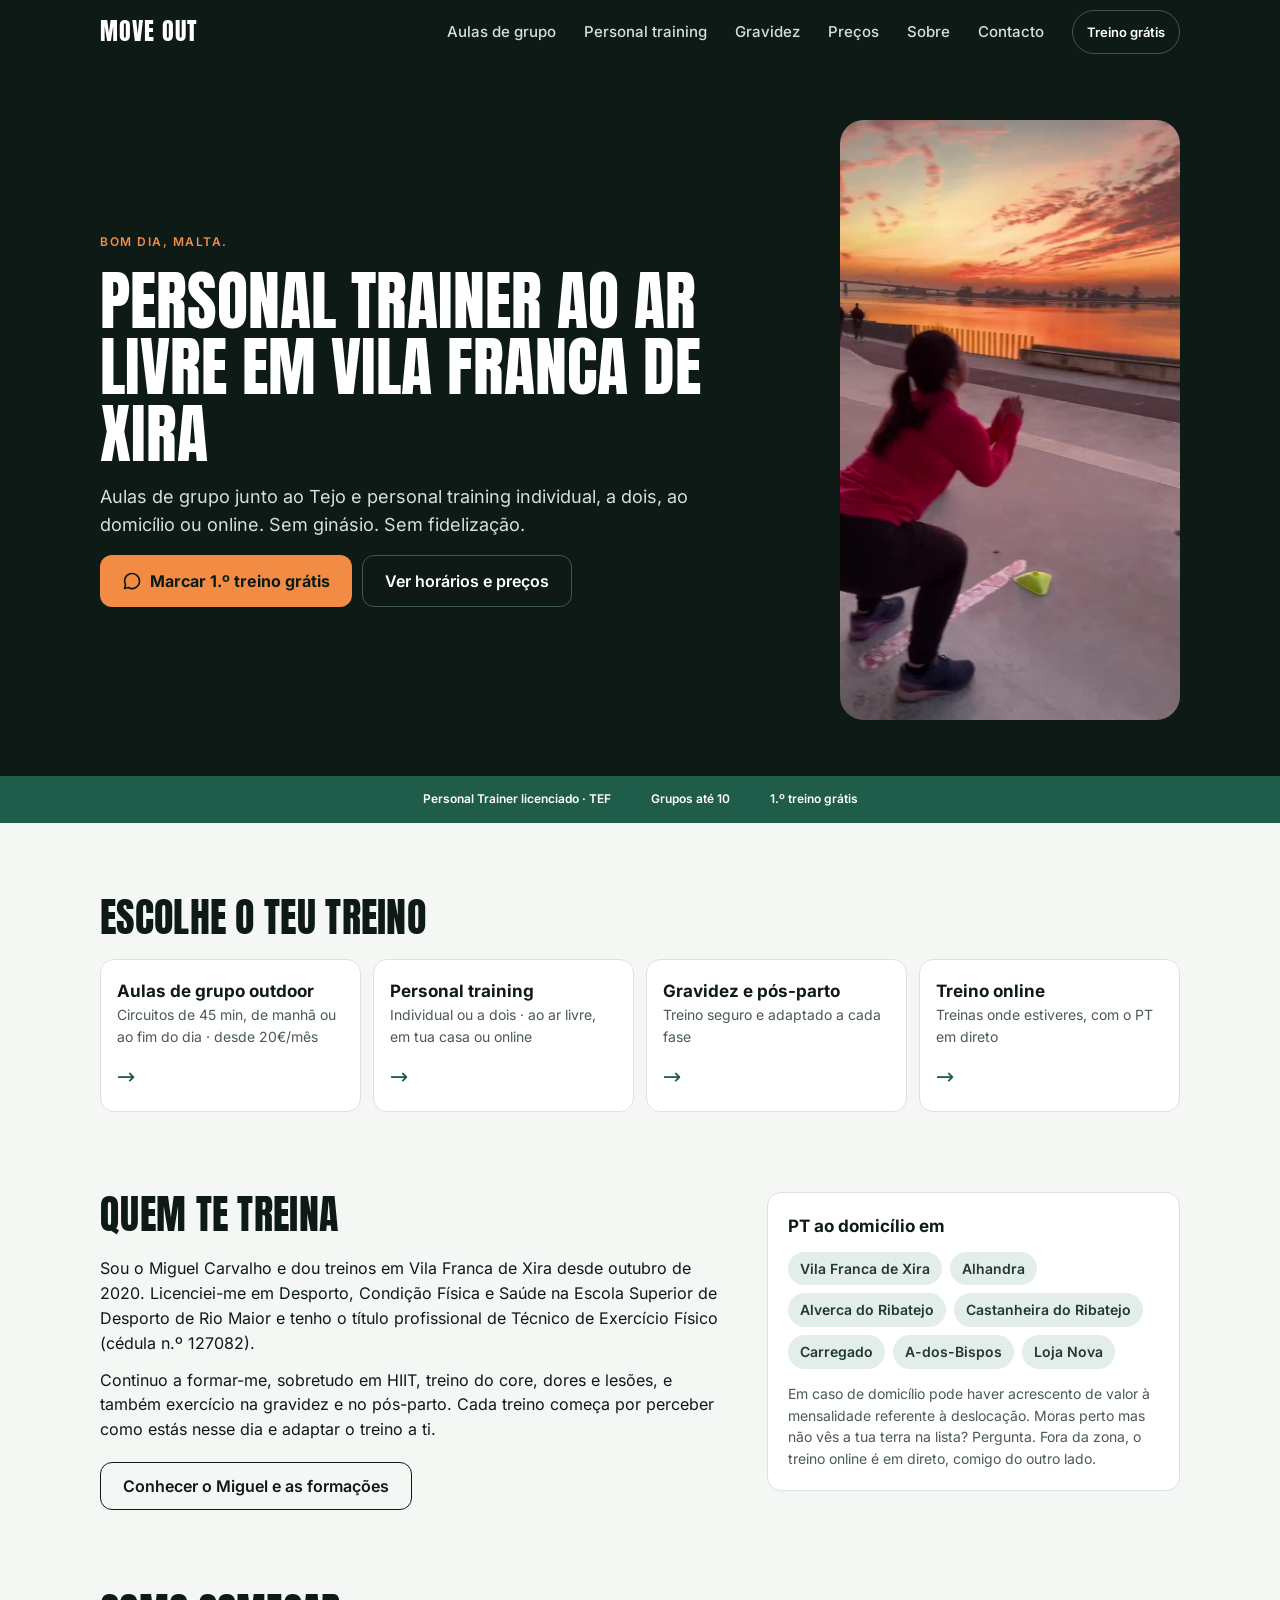
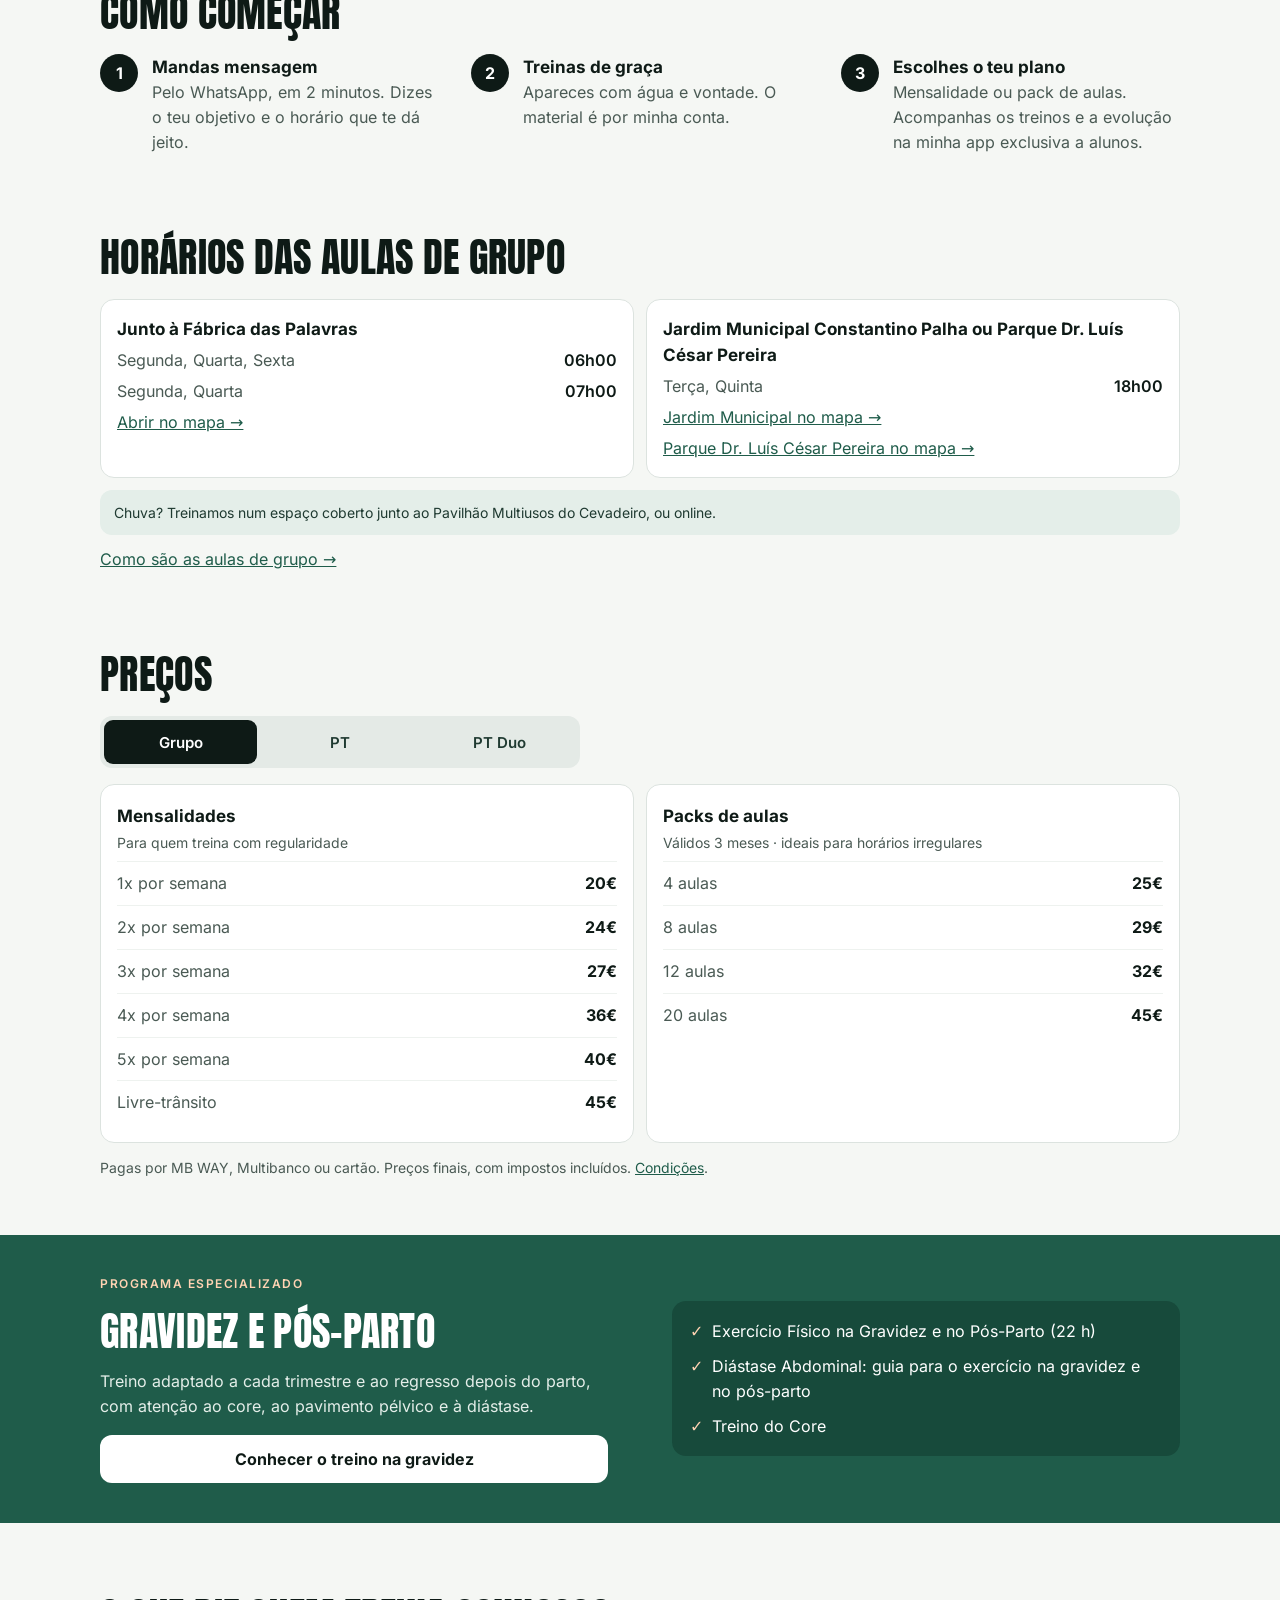
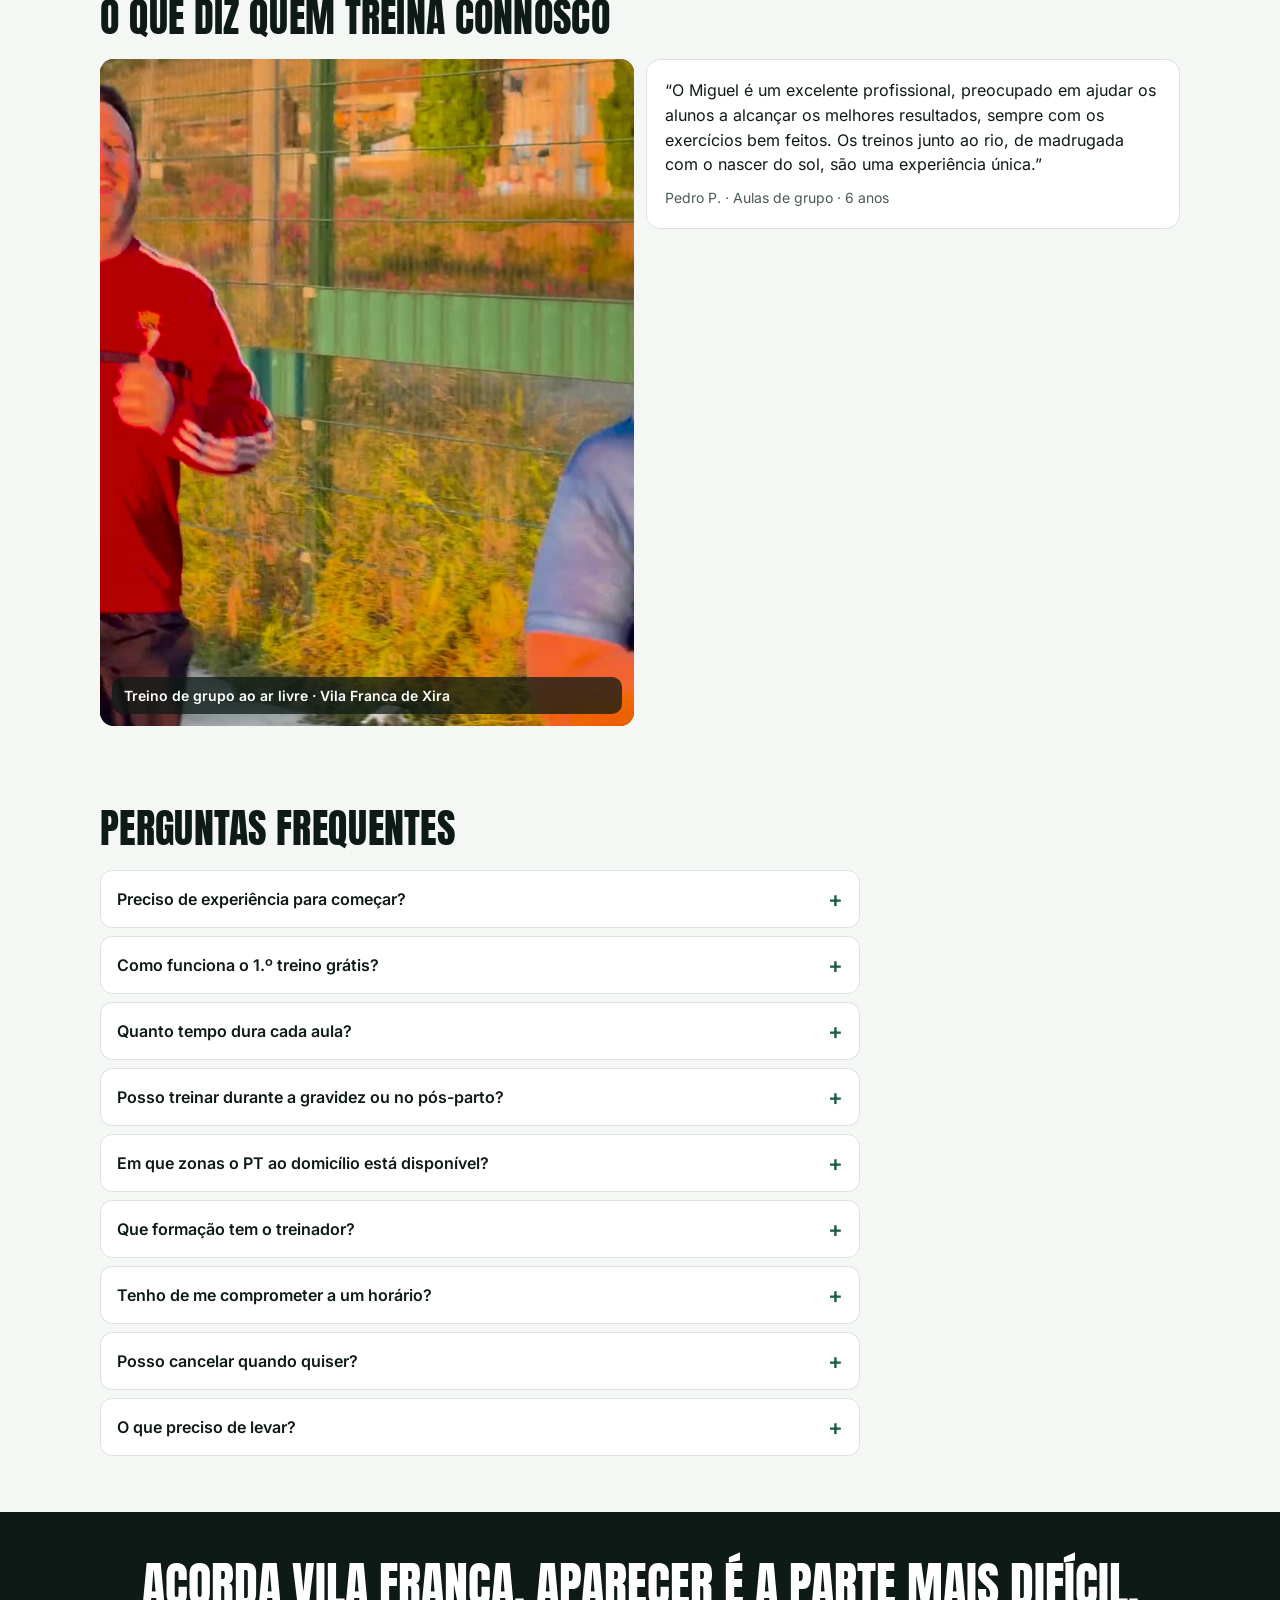
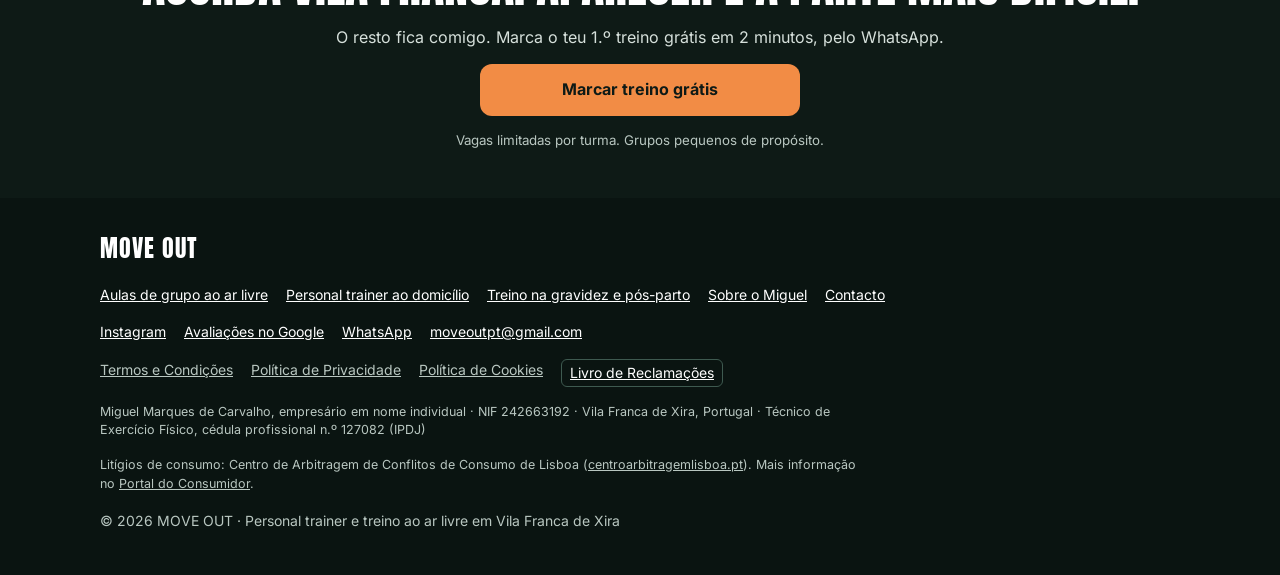
==== commit 7b595223: "Liga o Perfil de Empresa do Google ao site - Botão "Google" na página de contacto e link "Avaliações" ====
--- a/index.html
+++ b/index.html
@@ -4,11 +4,17 @@
   <meta charset="utf-8">
   <meta name="viewport" content="width=device-width, initial-scale=1, viewport-fit=cover">
   <!-- O título é o que mais pesa no Google: começa pela pesquisa que as pessoas fazem -->
-  <title>Personal Trainer em Vila Franca de Xira · Treino ao Ar Livre | MOVE OUT</title>
-  <meta name="description" content="Personal trainer licenciado em Vila Franca de Xira. Aulas de grupo junto ao Tejo, PT ao domicílio em VFX, Alhandra e Alverca, online e na gravidez. 1.º treino grátis.">
+  <title>Personal Trainer em Vila Franca de Xira · Treino Outdoor | MOVE OUT</title>
+  <meta name="description" content="Personal trainer em Vila Franca de Xira. Aulas de grupo junto ao Tejo, PT ao domicílio em VFX, Alhandra e Alverca, online e na gravidez. 1.º treino grátis.">
   <meta name="theme-color" content="#0E1A16">
   <link rel="canonical" href="https://moveoutvfx.com/">
   <link rel="icon" href="/favicon.svg" type="image/svg+xml">
+  <link rel="icon" href="/img/favicon-48.png" sizes="48x48" type="image/png">
+  <link rel="apple-touch-icon" href="/img/apple-touch-icon.png">
+  <link rel="manifest" href="/site.webmanifest">
+  <!-- Tipos de letra alojados no próprio site (sem enviar o IP dos visitantes para a Google) -->
+  <link rel="preload" href="/fonts/inter.woff2" as="font" type="font/woff2" crossorigin>
+  <link rel="preload" href="/fonts/anton.woff2" as="font" type="font/woff2" crossorigin>
 
   <!-- Pré-visualização quando partilhas o link (Instagram, WhatsApp, Facebook) -->
   <meta property="og:type" content="website">
@@ -23,37 +29,226 @@
   <meta name="twitter:card" content="summary_large_image">
 
   <!-- Tipos de letra: Anton (títulos) e Inter (texto) -->
-  <link rel="preconnect" href="https://fonts.googleapis.com">
-  <link rel="preconnect" href="https://fonts.gstatic.com" crossorigin>
-  <link href="https://fonts.googleapis.com/css2?family=Anton&family=Inter:wght@400;500;600;700&display=swap" rel="stylesheet">
-
-  <link rel="stylesheet" href="/css/styles.css?v=5">
-
-  <!-- Vercel Web Analytics -->
-  <script defer src="https://cdn.vercel-insights.com/v1/script.js"></script>
+
+  <link rel="preload" href="/media/hero-poster.jpg?v=3" as="image" fetchpriority="high">
+  <link rel="stylesheet" href="/css/styles.css?v=6">
 
   <!-- Dados para o Google perceber que é um negócio local -->
   <script type="application/ld+json">
-  {
-    "@context": "https://schema.org",
-    "@type": "ExerciseGym",
-    "name": "MOVE OUT",
-    "foundingDate": "2020-10",
-    "description": "Personal trainer e treino ao ar livre em Vila Franca de Xira.",
-    "image": "https://moveoutvfx.com/img/og-image.png",
-    "founder": { "@type": "Person", "name": "Miguel Carvalho", "jobTitle": "Personal Trainer", "url": "https://moveoutvfx.com/sobre" },
-    "url": "https://moveoutvfx.com/",
-    "telephone": "+351963053499",
-    "email": "moveoutpt@gmail.com",
-    "address": {
-      "@type": "PostalAddress",
-      "addressLocality": "Vila Franca de Xira",
-      "addressCountry": "PT"
+{
+  "@context": "https://schema.org",
+  "@graph": [
+    {
+      "@type": "WebSite",
+      "@id": "https://moveoutvfx.com/#site",
+      "url": "https://moveoutvfx.com/",
+      "name": "MOVE OUT",
+      "inLanguage": "pt-PT",
+      "publisher": {
+        "@id": "https://moveoutvfx.com/#negocio"
+      }
     },
-    "areaServed": ["Vila Franca de Xira", "Alhandra", "Alverca do Ribatejo", "Castanheira do Ribatejo", "Carregado", "A-dos-Bispos", "Loja Nova", "Lisboa"],
-    "sameAs": ["https://www.instagram.com/moveoutpt/"],
-    "priceRange": "€€"
-  }
+    {
+      "@type": "ExerciseGym",
+      "@id": "https://moveoutvfx.com/#negocio",
+      "name": "MOVE OUT",
+      "alternateName": [
+        "Move Out VFX",
+        "Move Out PT"
+      ],
+      "description": "Personal trainer e treino ao ar livre em Vila Franca de Xira desde 2020: aulas de grupo junto ao Tejo (máximo 10 pessoas), personal training individual e a dois ao domicílio, ao ar livre ou online, e treino na gravidez e no pós-parto. Treinador licenciado em Desporto, Condição Física e Saúde e Técnico de Exercício Físico.",
+      "url": "https://moveoutvfx.com/",
+      "logo": "https://moveoutvfx.com/img/logo.png",
+      "image": [
+        "https://moveoutvfx.com/img/og-image.png",
+        "https://moveoutvfx.com/media/hero-poster.jpg"
+      ],
+      "slogan": "Bom dia, malta.",
+      "foundingDate": "2020-10",
+      "founder": {
+        "@id": "https://moveoutvfx.com/sobre#miguel"
+      },
+      "employee": {
+        "@id": "https://moveoutvfx.com/sobre#miguel"
+      },
+      "telephone": "+351963053499",
+      "email": "moveoutpt@gmail.com",
+      "address": {
+        "@type": "PostalAddress",
+        "addressLocality": "Vila Franca de Xira",
+        "addressRegion": "Lisboa",
+        "postalCode": "2600",
+        "addressCountry": "PT"
+      },
+      "geo": {
+        "@type": "GeoCoordinates",
+        "latitude": 38.95,
+        "longitude": -8.99
+      },
+      "areaServed": [
+        {
+          "@type": "City",
+          "name": "Vila Franca de Xira"
+        },
+        {
+          "@type": "City",
+          "name": "Alhandra"
+        },
+        {
+          "@type": "City",
+          "name": "Alverca do Ribatejo"
+        },
+        {
+          "@type": "City",
+          "name": "Castanheira do Ribatejo"
+        },
+        {
+          "@type": "City",
+          "name": "Carregado"
+        },
+        {
+          "@type": "City",
+          "name": "A-dos-Bispos"
+        },
+        {
+          "@type": "City",
+          "name": "Loja Nova"
+        },
+        {
+          "@type": "City",
+          "name": "Lisboa"
+        }
+      ],
+      "priceRange": "20€ – 160€ por mês",
+      "currenciesAccepted": "EUR",
+      "paymentAccepted": "MB WAY, Multibanco, cartão",
+      "knowsLanguage": "pt-PT",
+      "isAccessibleForFree": false,
+      "sameAs": [
+        "https://www.instagram.com/moveoutpt/",
+        "https://maps.app.goo.gl/1riQtqnxu3Y9GWvdA"
+      ],
+      "hasOfferCatalog": {
+        "@type": "OfferCatalog",
+        "name": "Treinos MOVE OUT",
+        "itemListElement": [
+          {
+            "@type": "Offer",
+            "itemOffered": {
+              "@id": "https://moveoutvfx.com/aulas-de-grupo-ao-ar-livre-vila-franca-de-xira#servico"
+            },
+            "price": "20",
+            "priceCurrency": "EUR",
+            "description": "Aulas de grupo, mensalidade 1x por semana (desde)"
+          },
+          {
+            "@type": "Offer",
+            "itemOffered": {
+              "@id": "https://moveoutvfx.com/personal-trainer-vila-franca-de-xira#servico"
+            },
+            "price": "80",
+            "priceCurrency": "EUR",
+            "description": "PT individual, 1x por semana, por mês (desde)"
+          },
+          {
+            "@type": "Offer",
+            "itemOffered": {
+              "@id": "https://moveoutvfx.com/treino-gravidez-pos-parto-vila-franca-de-xira#servico"
+            },
+            "price": "80",
+            "priceCurrency": "EUR",
+            "description": "PT na gravidez e pós-parto, 1x por semana, por mês (desde)"
+          }
+        ]
+      },
+      "hasMap": "https://maps.app.goo.gl/1riQtqnxu3Y9GWvdA"
+    },
+    {
+      "@type": "Person",
+      "@id": "https://moveoutvfx.com/sobre#miguel",
+      "name": "Miguel Carvalho",
+      "url": "https://moveoutvfx.com/sobre",
+      "jobTitle": "Personal Trainer"
+    },
+    {
+      "@type": "FAQPage",
+      "mainEntity": [
+        {
+          "@type": "Question",
+          "name": "Preciso de experiência para começar?",
+          "acceptedAnswer": {
+            "@type": "Answer",
+            "text": "Não. As aulas adaptam-se a todos os níveis, de quem nunca treinou a quem já tem base. O Miguel ajusta a intensidade a cada pessoa."
+          }
+        },
+        {
+          "@type": "Question",
+          "name": "Como funciona o 1.º treino grátis?",
+          "acceptedAnswer": {
+            "@type": "Answer",
+            "text": "Mandas mensagem pelo WhatsApp, combinamos o dia e apareces. Sem compromisso e sem pressão: experimentas e decides no fim."
+          }
+        },
+        {
+          "@type": "Question",
+          "name": "Quanto tempo dura cada aula?",
+          "acceptedAnswer": {
+            "@type": "Answer",
+            "text": "As aulas de grupo duram no máximo 45 minutos. As sessões de PT Individual e PT Duo ajustam-se às tuas necessidades e disponibilidade."
+          }
+        },
+        {
+          "@type": "Question",
+          "name": "Posso treinar durante a gravidez ou no pós-parto?",
+          "acceptedAnswer": {
+            "@type": "Answer",
+            "text": "Sim. Temos um programa de PT específico para gravidez e pós-parto, com treino adaptado e seguro em cada fase."
+          }
+        },
+        {
+          "@type": "Question",
+          "name": "Em que zonas o PT ao domicílio está disponível?",
+          "acceptedAnswer": {
+            "@type": "Answer",
+            "text": "Em Vila Franca de Xira, Alhandra, Alverca do Ribatejo, Castanheira do Ribatejo, Carregado, A-dos-Bispos, Loja Nova e arredores. Levo o material comigo. Se moras um pouco mais longe, ou não vês a tua terra na lista, pergunta."
+          }
+        },
+        {
+          "@type": "Question",
+          "name": "Que formação tem o treinador?",
+          "acceptedAnswer": {
+            "@type": "Answer",
+            "text": "Licenciatura em Desporto, Condição Física e Saúde (Escola Superior de Desporto de Rio Maior) com título profissional de Técnico de Exercício Físico, cédula n.º 127082. Tem também formação específica em exercício na gravidez e no pós-parto e em diástase abdominal."
+          }
+        },
+        {
+          "@type": "Question",
+          "name": "Tenho de me comprometer a um horário?",
+          "acceptedAnswer": {
+            "@type": "Answer",
+            "text": "Não. Um horário fixo ajuda a garantir a tua vaga, mas podes mudar conforme a tua disponibilidade."
+          }
+        },
+        {
+          "@type": "Question",
+          "name": "Posso cancelar quando quiser?",
+          "acceptedAnswer": {
+            "@type": "Answer",
+            "text": "Sim. Não há fidelização. Podes ajustar ou cancelar o plano a qualquer momento, com 30 dias de aviso."
+          }
+        },
+        {
+          "@type": "Question",
+          "name": "O que preciso de levar?",
+          "acceptedAnswer": {
+            "@type": "Answer",
+            "text": "Uma garrafa de água e vontade de treinar. O resto é comigo."
+          }
+        }
+      ]
+    }
+  ]
+}
   </script>
 </head>
 <body>
@@ -61,16 +256,15 @@
 <header class="site-header">
   <div class="wrap">
     <a class="brand" href="/">MOVE OUT</a>
+    <a class="app-link" data-wa="marcar o treino grátis" href="https://wa.me/351963053499">Treino grátis</a>
     <nav class="nav" aria-label="Principal">
-      <a href="#treinos">Treinos</a>
       <a href="/aulas-de-grupo-ao-ar-livre-vila-franca-de-xira">Aulas de grupo</a>
-      <a href="#precos">Preços</a>
+      <a href="/personal-trainer-vila-franca-de-xira">Personal training</a>
       <a href="/treino-gravidez-pos-parto-vila-franca-de-xira">Gravidez</a>
-      <a href="/personal-trainer-vila-franca-de-xira">Personal training</a>
+      <a href="/#precos">Preços</a>
       <a href="/sobre">Sobre</a>
-      <a href="#faq">Dúvidas</a>
+      <a href="/contacto">Contacto</a>
     </nav>
-    <a class="app-link" data-wa="marcar o treino grátis" href="https://wa.me/351963053499">Treino grátis</a>
   </div>
 </header>
 
@@ -80,7 +274,7 @@
   <section class="hero">
     <div class="hero-media">
       <!-- Vídeo em loop, sem som. "playsinline" impede o iPhone de abrir em ecrã inteiro. -->
-      <video autoplay muted loop playsinline preload="auto" poster="/media/hero-poster.jpg?v=3" aria-hidden="true">
+      <video autoplay muted loop playsinline preload="metadata" poster="/media/hero-poster.jpg?v=3" aria-hidden="true">
         <source src="/media/hero.mp4?v=3" type="video/mp4">
       </video>
     </div>
@@ -260,7 +454,7 @@
         </div>
       </div>
 
-      <p class="pay-note">Pagas por MB WAY, Multibanco ou cartão.</p>
+      <p class="pay-note">Pagas por MB WAY, Multibanco ou cartão. Preços finais, com impostos incluídos. <a href="/termos">Condições</a>.</p>
     </div>
   </section>
 
@@ -333,21 +527,34 @@
 <footer class="site-footer">
   <div class="wrap">
     <a class="brand" href="/">MOVE OUT</a>
+    <nav class="links" aria-label="Rodapé">
+      <a href="/aulas-de-grupo-ao-ar-livre-vila-franca-de-xira">Aulas de grupo ao ar livre</a>
+      <a href="/personal-trainer-vila-franca-de-xira">Personal trainer ao domicílio</a>
+      <a href="/treino-gravidez-pos-parto-vila-franca-de-xira">Treino na gravidez e pós-parto</a>
+      <a href="/sobre">Sobre o Miguel</a>
+      <a href="/contacto">Contacto</a>
+    </nav>
     <div class="links">
       <a href="https://www.instagram.com/moveoutpt/" target="_blank" rel="noopener">Instagram</a>
+      <a href="https://maps.app.goo.gl/1riQtqnxu3Y9GWvdA" target="_blank" rel="noopener">Avaliações no Google</a>
       <a data-wa="saber mais" href="https://wa.me/351963053499">WhatsApp</a>
       <a href="mailto:moveoutpt@gmail.com">moveoutpt@gmail.com</a>
     </div>
     <div class="links small">
-      <a href="/sobre">Sobre o Miguel</a>
-      <a href="/contacto">Contacto</a>
+      <a href="/termos">Termos e Condições</a>
       <a href="/privacidade">Política de Privacidade</a>
-      <a href="https://www.livroreclamacoes.pt" target="_blank" rel="noopener">Livro de Reclamações</a>
-    </div>
-    <span>© <span id="year">2026</span> MOVE OUT · Vila Franca de Xira · Treino outdoor · Personal training · Online</span>
+      <a href="/cookies">Política de Cookies</a>
+      <a class="lre" href="https://www.livroreclamacoes.pt" target="_blank" rel="noopener">Livro de Reclamações</a>
+    </div>
+    <!-- Dados legais obrigatórios (DL 7/2004 e Lei 144/2015) -->
+    <p class="legal">Miguel Marques de Carvalho, empresário em nome individual · NIF 242663192 · Vila Franca de Xira, Portugal · Técnico de Exercício Físico, cédula profissional n.º 127082 (IPDJ)</p>
+    <p class="legal">Litígios de consumo: Centro de Arbitragem de Conflitos de Consumo de Lisboa (<a href="https://www.centroarbitragemlisboa.pt" target="_blank" rel="noopener">centroarbitragemlisboa.pt</a>). Mais informação no <a href="https://www.consumidor.gov.pt" target="_blank" rel="noopener">Portal do Consumidor</a>.</p>
+    <span>© <span id="year">2026</span> MOVE OUT · Personal trainer e treino ao ar livre em Vila Franca de Xira</span>
   </div>
 </footer>
 
-<script src="/js/main.js?v=5" defer></script>
+<script src="/js/main.js?v=6" defer></script>
+<!-- Estatísticas de visitas sem cookies (Vercel Web Analytics) -->
+<script defer src="/_vercel/insights/script.js"></script>
 </body>
 </html>
